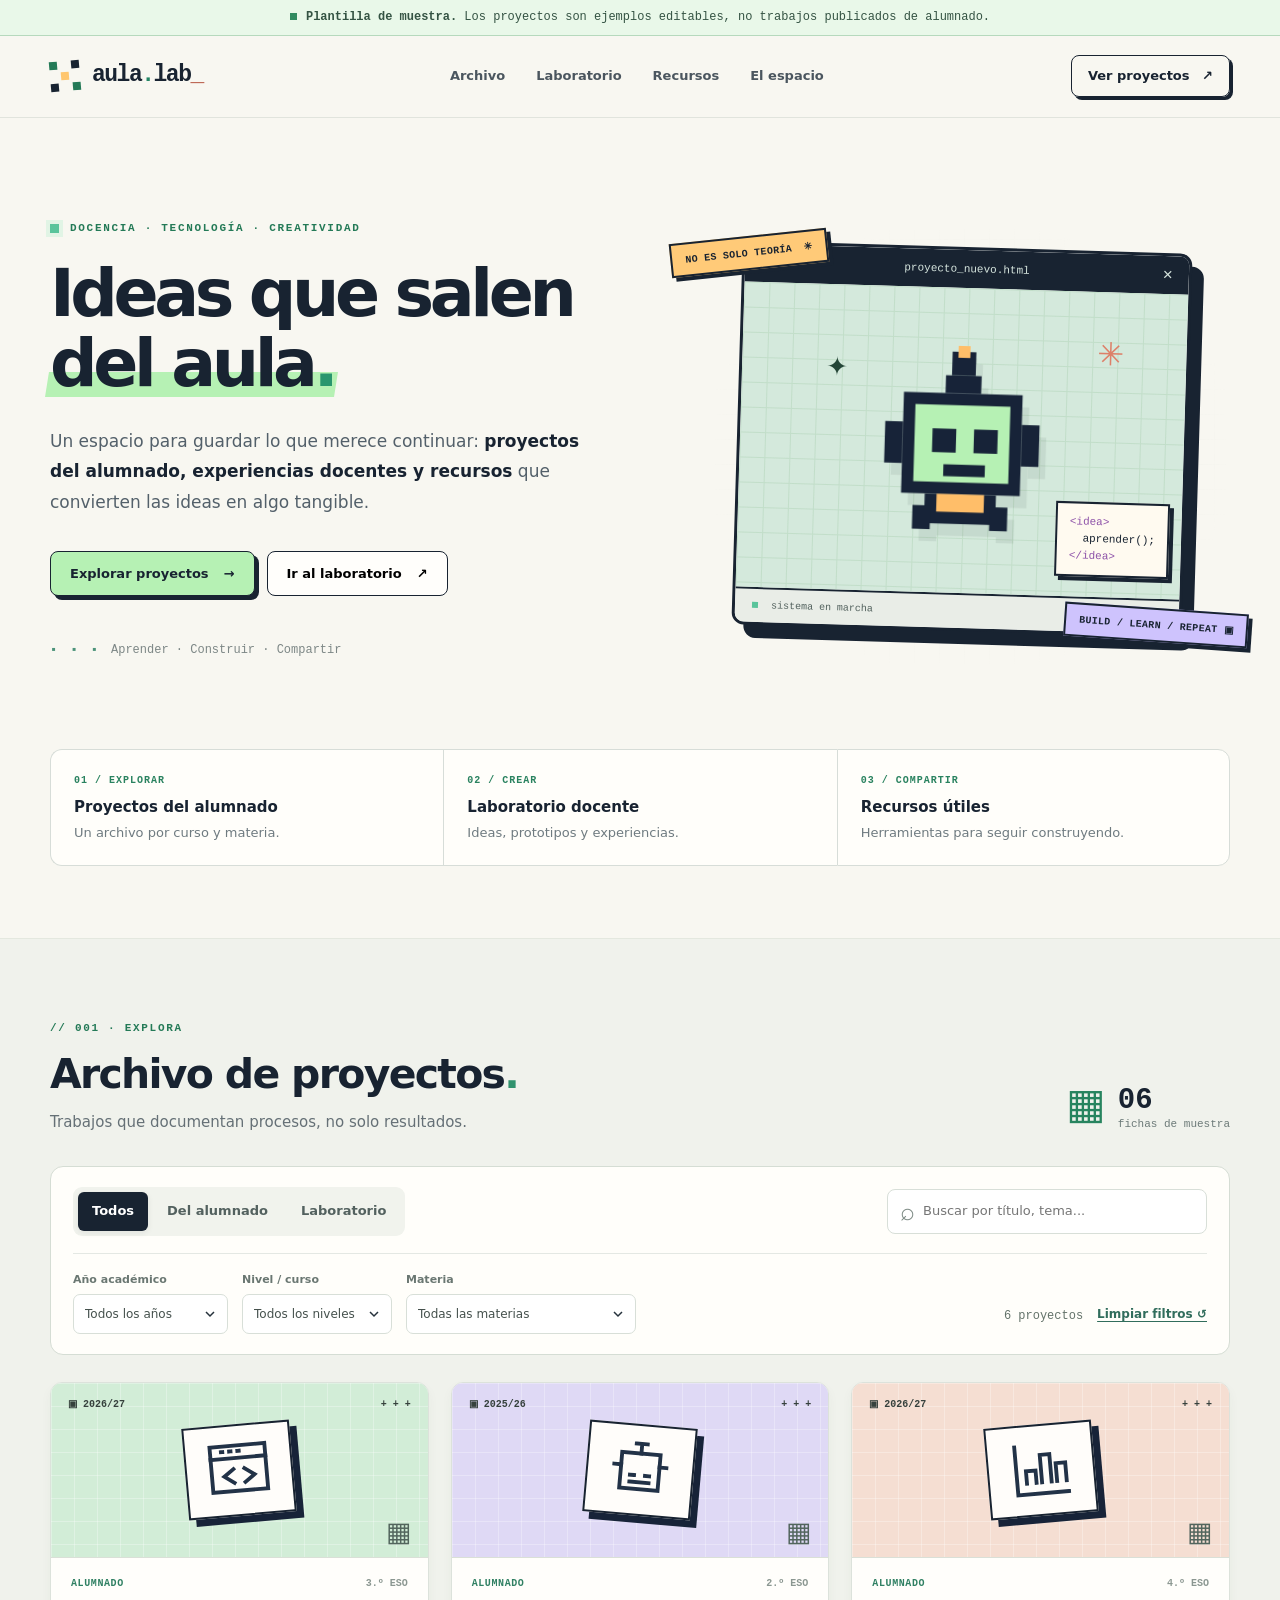
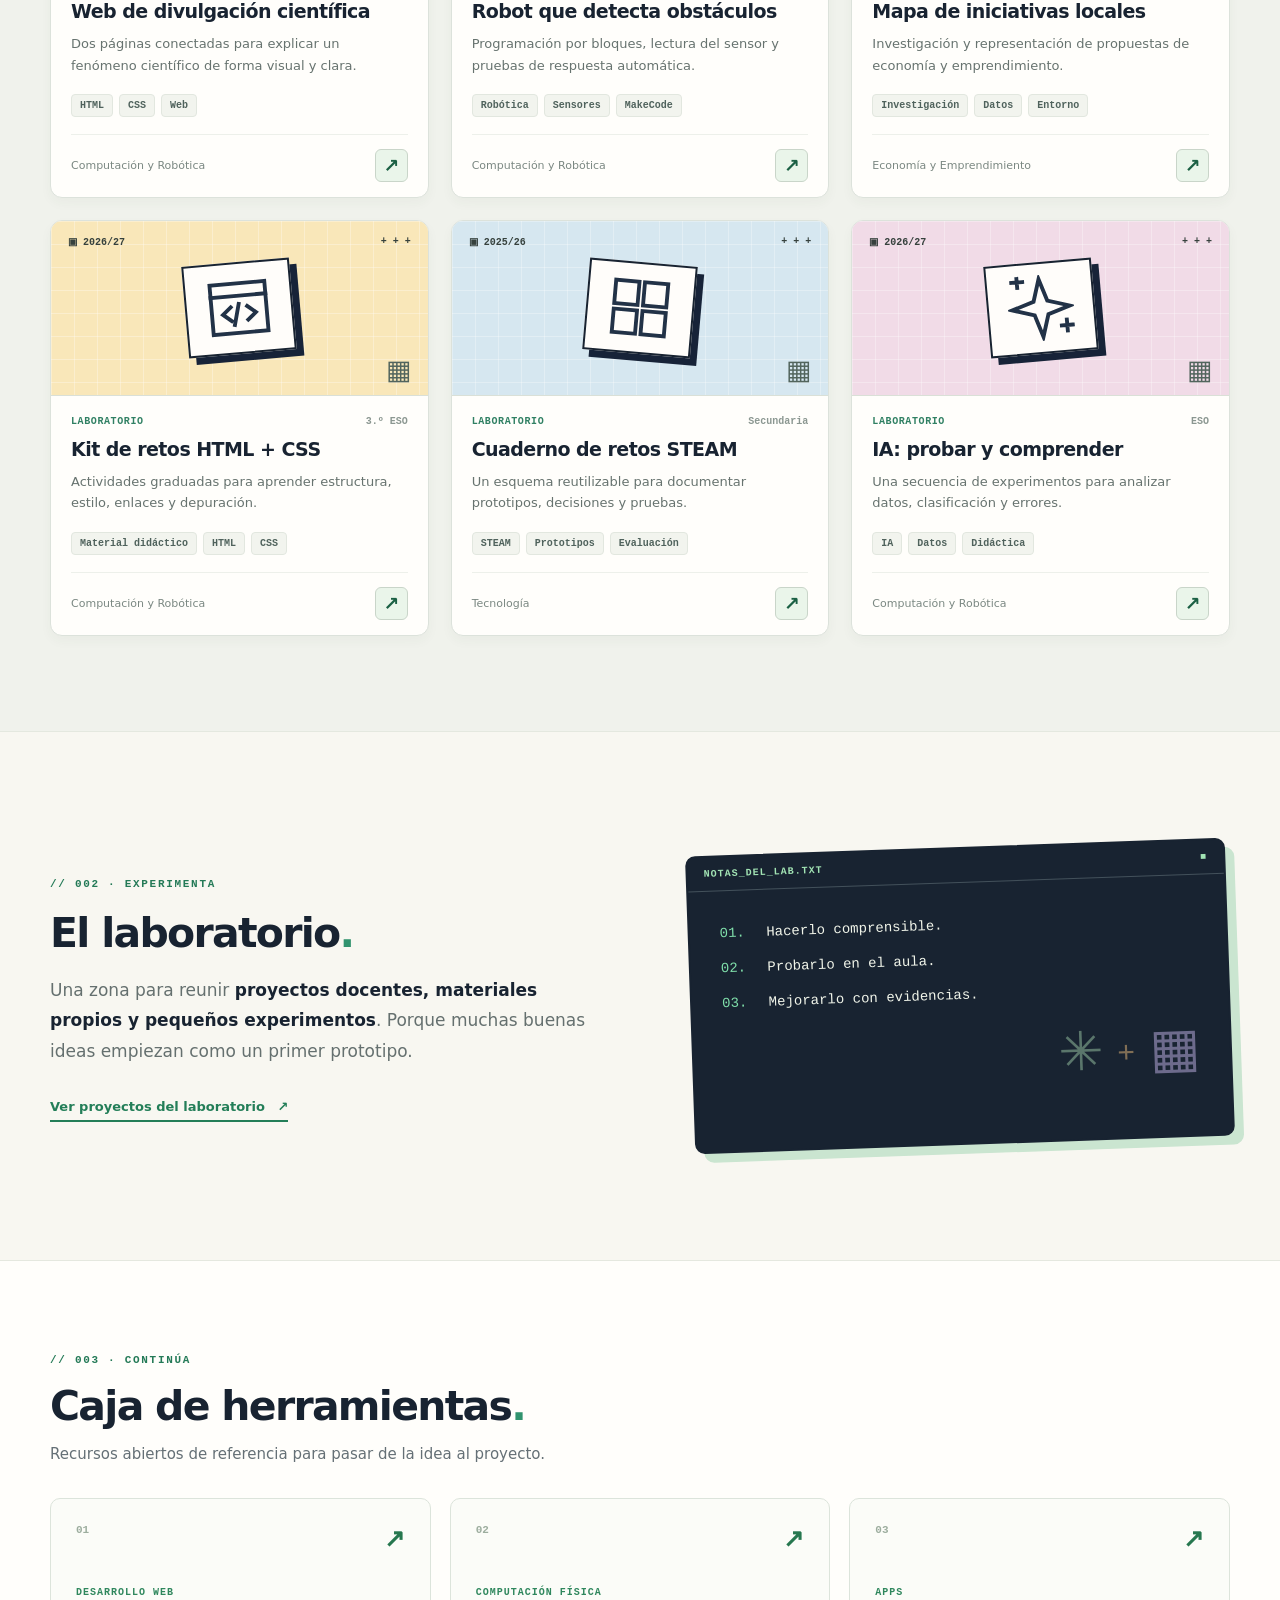
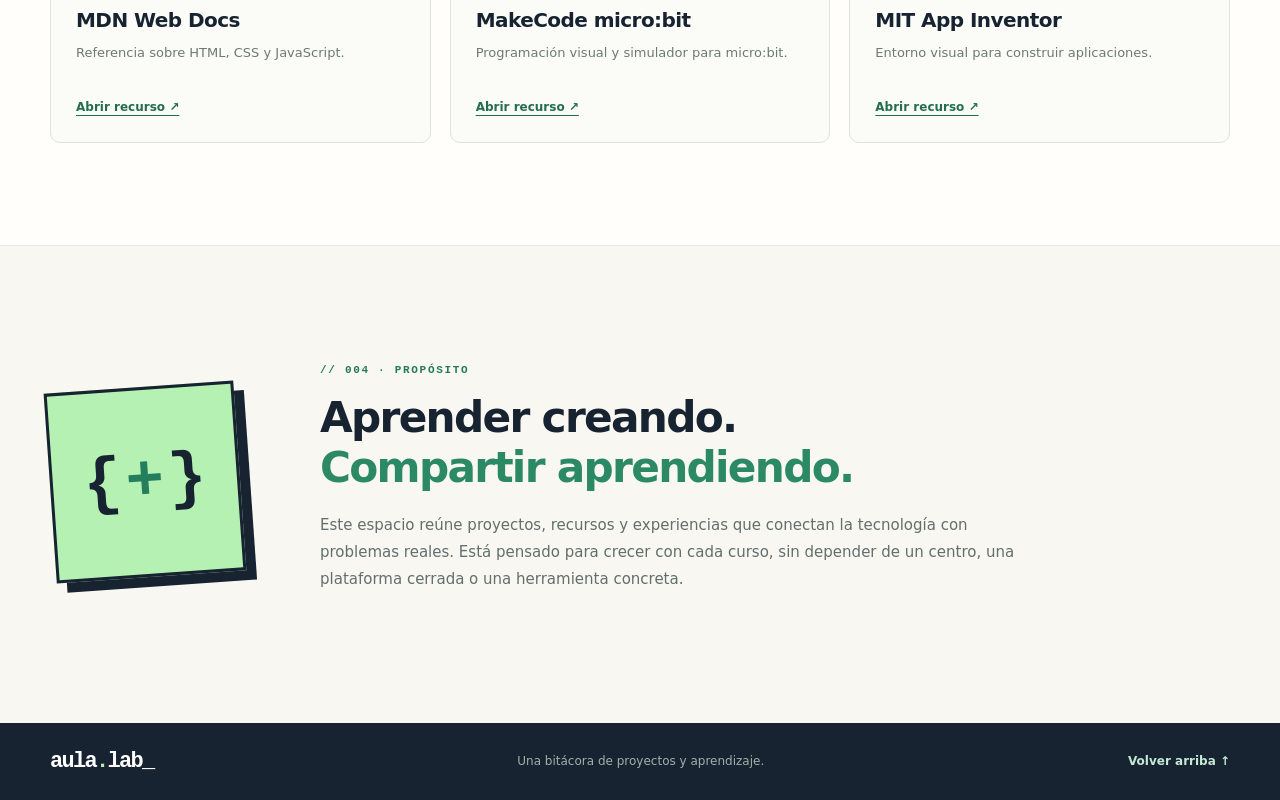
==== index.html @ 40ad1aca "Update title from 'aula.lab' to 'TOC.lab'" ====
<!doctype html>
<html lang="es">
<head>
  <meta charset="utf-8">
  <meta name="viewport" content="width=device-width, initial-scale=1">
  <meta name="color-scheme" content="light">
  <meta name="description" content="Archivo vivo de proyectos, recursos y experiencias para aprender creando.">
  <title>TOC.lab — Ideas que salen del aula</title>
  <link rel="stylesheet" href="css/styles.css">
  <script defer src="js/data.js"></script>
  <script defer src="js/app.js"></script>
</head>
<body>
  <a href="#contenido" class="skip-link">Saltar al contenido</a>
  <div id="demoNotice" class="demo-notice" hidden><span class="demo-blip" aria-hidden="true"></span><strong>Plantilla de muestra.</strong> Los proyectos son ejemplos editables, no trabajos publicados de alumnado.</div>
  <header class="site-header" id="inicio">
    <div class="container header-inner">
      <a class="brand" href="#inicio" aria-label="aula.lab, volver al inicio">
        <span class="brand-icon" aria-hidden="true"><span></span><span></span><span></span><span></span><span></span></span>
        <span class="brand-name">aula<span class="brand-dot">.</span>lab<span class="brand-cursor">_</span></span>
      </a>
      <button class="menu-toggle" id="menuToggle" aria-controls="mainNav" aria-expanded="false" aria-label="Abrir menú"><span></span><span></span><span></span></button>
      <nav class="main-nav" id="mainNav" aria-label="Navegación principal">
        <a href="#archivo">Archivo</a>
        <a href="#laboratorio">Laboratorio</a>
        <a href="#recursos">Recursos</a>
        <a href="#acerca">El espacio</a>
      </nav>
      <a href="#archivo" class="header-cta">Ver proyectos <span aria-hidden="true">↗</span></a>
    </div>
  </header>

  <main id="contenido">
    <section class="hero container" aria-labelledby="heroTitle">
      <div class="hero-copy">
        <div class="eyebrow"><span class="led" aria-hidden="true"></span> DOCENCIA · TECNOLOGÍA · CREATIVIDAD</div>
        <h1 id="heroTitle">Ideas que salen <span class="underline-word">del aula<span class="pixel-stop" aria-hidden="true">.</span></span></h1>
        <p class="hero-lede">Un espacio para guardar lo que merece continuar: <strong>proyectos del alumnado, experiencias docentes y recursos</strong> que convierten las ideas en algo tangible.</p>
        <div class="hero-actions">
          <a href="#archivo" class="button button-primary">Explorar proyectos <span aria-hidden="true">→</span></a>
          <button type="button" class="button button-secondary" data-jump-kind="docente">Ir al laboratorio <span aria-hidden="true">↗</span></button>
        </div>
        <div class="hero-meta"><span class="tiny-squares" aria-hidden="true">▪ ▪ ▪</span> <span>Aprender · Construir · Compartir</span></div>
      </div>
      <div class="hero-stage" aria-label="Ilustración pixel art de un robot en una ventana de trabajo">
        <div class="floating-label top-label">NO ES SOLO TEORÍA <span aria-hidden="true">✳</span></div>
        <div class="terminal-window">
          <div class="terminal-header"><div class="window-dots" aria-hidden="true"><i></i><i></i><i></i></div><span>proyecto_nuevo.html</span><span class="terminal-more">×</span></div>
          <div class="terminal-canvas">
            <div class="grid-back" aria-hidden="true"></div>
            <svg class="pixel-robot" viewBox="0 0 32 32" role="img" aria-label="Robot de píxeles">
              <rect x="14" y="1" width="4" height="4" fill="#172338"/><rect x="15" y="0" width="2" height="2" fill="#ffbe69"/>
              <rect x="13" y="5" width="6" height="3" fill="#172338"/><rect x="6" y="8" width="20" height="17" fill="#172338"/>
              <rect x="8" y="10" width="16" height="13" fill="#b6f1b4"/><rect x="3" y="13" width="3" height="7" fill="#172338"/><rect x="26" y="13" width="3" height="7" fill="#172338"/>
              <rect x="11" y="14" width="4" height="4" fill="#172338"/><rect x="18" y="14" width="4" height="4" fill="#172338"/>
              <rect x="13" y="20" width="7" height="2" fill="#172338"/><rect x="10" y="25" width="12" height="5" fill="#172338"/><rect x="12" y="25" width="8" height="3" fill="#ffbe69"/>
              <rect x="8" y="27" width="3" height="4" fill="#172338"/><rect x="21" y="27" width="3" height="4" fill="#172338"/>
            </svg>
            <span class="pixel-spark spark-one" aria-hidden="true">✦</span><span class="pixel-spark spark-two" aria-hidden="true">✳</span>
            <div class="floating-code"><span class="code-purple">&lt;idea&gt;</span><br>&nbsp;&nbsp;aprender();<br><span class="code-purple">&lt;/idea&gt;</span></div>
          </div>
          <div class="terminal-footer"><span><i class="status-dot" aria-hidden="true"></i> sistema en marcha</span><span>01 / ∞</span></div>
        </div>
        <div class="floating-label bottom-label">BUILD / LEARN / REPEAT <span aria-hidden="true">▣</span></div>
      </div>
    </section>

    <section class="intro-strip container" aria-label="Áreas del sitio">
      <div class="intro-tile"><span class="tile-index">01 / EXPLORAR</span><strong>Proyectos del alumnado</strong><span>Un archivo por curso y materia.</span></div>
      <div class="intro-tile"><span class="tile-index">02 / CREAR</span><strong>Laboratorio docente</strong><span>Ideas, prototipos y experiencias.</span></div>
      <div class="intro-tile"><span class="tile-index">03 / COMPARTIR</span><strong>Recursos útiles</strong><span>Herramientas para seguir construyendo.</span></div>
    </section>

    <section class="projects-section" id="archivo" aria-labelledby="archiveTitle">
      <div class="container">
        <div class="section-heading"><div><span class="section-kicker">// 001 · EXPLORA</span><h2 id="archiveTitle">Archivo de proyectos<span class="accent-dot">.</span></h2><p>Trabajos que documentan procesos, no solo resultados.</p></div><div class="section-side-note"><span class="pixel-mark" aria-hidden="true">▦</span><span><strong id="countTotal">0</strong><small>fichas de muestra</small></span></div></div>
        <div class="filter-panel">
          <div class="filter-top">
            <div class="segmented" role="group" aria-label="Tipo de proyecto">
              <button type="button" class="segment is-active" data-kind="todos" aria-pressed="true">Todos</button>
              <button type="button" class="segment" data-kind="alumnado" aria-pressed="false">Del alumnado</button>
              <button type="button" class="segment" data-kind="docente" aria-pressed="false">Laboratorio</button>
            </div>
            <label class="searchbox"><span class="search-icon" aria-hidden="true">⌕</span><span class="sr-only">Buscar proyectos</span><input id="searchInput" type="search" placeholder="Buscar por título, tema..." autocomplete="off"></label>
          </div>
          <div class="filter-bottom"><div class="select-group"><label for="yearSelect">Año académico</label><select id="yearSelect"><option value="todos">Todos los años</option></select></div><div class="select-group"><label for="courseSelect">Nivel / curso</label><select id="courseSelect"><option value="todos">Todos los niveles</option></select></div><div class="select-group"><label for="subjectSelect">Materia</label><select id="subjectSelect"><option value="todas">Todas las materias</option></select></div><div class="filter-result" id="resultCount" role="status" aria-live="polite"></div><button id="resetFilters" type="button" class="reset-button">Limpiar filtros ↺</button></div>
        </div>
        <div class="project-grid" id="projectGrid"></div>
        <div class="empty-state" id="emptyState" hidden><span aria-hidden="true">▧</span><h3>No hay resultados con esos filtros</h3><p>Prueba con otra búsqueda o elimina los filtros.</p><button class="button button-secondary" id="emptyReset" type="button">Mostrar todo</button></div>
      </div>
    </section>

    <section class="laboratory-section container" id="laboratorio" aria-labelledby="labTitle">
      <div class="lab-statement"><span class="section-kicker">// 002 · EXPERIMENTA</span><h2 id="labTitle">El laboratorio<span class="accent-dot">.</span></h2><p>Una zona para reunir <strong>proyectos docentes, materiales propios y pequeños experimentos</strong>. Porque muchas buenas ideas empiezan como un primer prototipo.</p><button class="text-link" type="button" data-jump-kind="docente">Ver proyectos del laboratorio <span aria-hidden="true">↗</span></button></div>
      <div class="lab-panel"><div class="lab-panel-top"><span>NOTAS_DEL_LAB.TXT</span><span class="lab-blink" aria-hidden="true">■</span></div><div class="lab-content"><p><span>01.</span> Hacerlo comprensible.</p><p><span>02.</span> Probarlo en el aula.</p><p><span>03.</span> Mejorarlo con evidencias.</p><div class="lab-graphic" aria-hidden="true"><span>✳</span><span>+</span><span>▦</span></div></div></div>
    </section>

    <section class="resources-section" id="recursos" aria-labelledby="resourcesTitle"><div class="container"><div class="section-heading"><div><span class="section-kicker">// 003 · CONTINÚA</span><h2 id="resourcesTitle">Caja de herramientas<span class="accent-dot">.</span></h2><p>Recursos abiertos de referencia para pasar de la idea al proyecto.</p></div></div><div id="resourcesGrid" class="resources-grid"></div></div></section>

    <section class="about-section container" id="acerca" aria-labelledby="aboutTitle"><div class="about-stamp" aria-hidden="true"><span>{</span> <span>+</span> <span>}</span></div><div><span class="section-kicker">// 004 · PROPÓSITO</span><h2 id="aboutTitle">Aprender creando.<br><em>Compartir aprendiendo.</em></h2><p>Este espacio reúne proyectos, recursos y experiencias que conectan la tecnología con problemas reales. Está pensado para crecer con cada curso, sin depender de un centro, una plataforma cerrada o una herramienta concreta.</p></div></section>
  </main>

  <footer class="footer"><div class="container footer-inner"><a href="#inicio" class="footer-brand">aula<span>.</span>lab_</a><span>Una bitácora de proyectos y aprendizaje.</span><a href="#inicio" class="back-top">Volver arriba ↑</a></div></footer>

  <dialog id="projectDialog" class="project-dialog" aria-labelledby="dialogTitle"><div class="dialog-inner"><button class="dialog-close" type="button" id="dialogClose" aria-label="Cerrar ficha">×</button><span class="dialog-kicker" id="dialogType"></span><h2 id="dialogTitle"></h2><p id="dialogSummary" class="dialog-summary"></p><div class="dialog-meta" id="dialogMeta"></div><h3>Sobre el proyecto</h3><p id="dialogDescription"></p><div id="dialogTags" class="tag-list"></div><div id="dialogLinks" class="dialog-links"></div></div></dialog>
</body>
</html>
---- css/styles.css ----
/* aula.lab · CSS independiente y sin librerías externas */
:root {
  --ink:#182331;
  --ink-soft:#53606a;
  --paper:#f8f7f1;
  --white:#fffefb;
  --line:#d7ddd8;
  --mint:#b6f1b4;
  --mint-deep:#247a57;
  --sun:#ffca78;
  --coral:#ff927d;
  --lilac:#cec3fd;
  --shadow:5px 5px 0 var(--ink);
  --radius:13px;
  --mono:ui-monospace,SFMono-Regular,Menlo,Monaco,Consolas,'Liberation Mono',monospace;
  --sans:Inter,ui-sans-serif,system-ui,-apple-system,BlinkMacSystemFont,'Segoe UI',sans-serif;
}
*{box-sizing:border-box}
html{scroll-behavior:smooth;scroll-padding-top:100px}
body{margin:0;background:var(--paper);color:var(--ink);font:16px/1.55 var(--sans);-webkit-font-smoothing:antialiased}
a{color:inherit;text-decoration:none}
button,input,select{font:inherit}
button{cursor:pointer}
img,svg{max-width:100%}
:focus-visible{outline:3px solid var(--mint-deep);outline-offset:4px}
.container{width:min(1180px,calc(100% - 64px));margin-inline:auto}
.skip-link{position:absolute;top:-100px;left:15px;z-index:99;padding:12px 18px;background:var(--mint);font-weight:800}
.skip-link:focus{top:10px}
.sr-only{position:absolute!important;width:1px;height:1px;padding:0;margin:-1px;overflow:hidden;clip:rect(0,0,0,0);white-space:nowrap;border:0}
[hidden]{display:none!important}
.demo-notice{padding:9px 20px;text-align:center;background:#e9f8e9;border-bottom:1px solid #b6d9bd;color:#345343;font:12px/1.4 var(--mono)}
.demo-blip{display:inline-block;width:7px;height:7px;background:#318b60;margin-right:9px}
.site-header{position:sticky;top:0;z-index:20;background:rgba(248,247,241,.97);border-bottom:1px solid #e1e4dd;backdrop-filter:blur(12px)}
.header-inner{height:81px;display:flex;align-items:center;gap:30px}
.brand{display:inline-flex;align-items:center;gap:12px;flex:0 0 auto}
.brand-name{font-family:var(--mono);font-size:23px;letter-spacing:-1.5px;font-weight:900}
.brand-dot{color:#248665}.brand-cursor{color:#bd6654;animation:blink 1.6s steps(2,start) infinite}
.brand-icon{position:relative;width:30px;height:30px;display:grid;grid-template-columns:repeat(3,8px);grid-template-rows:repeat(3,8px);gap:3px;transform:rotate(-5deg)}
.brand-icon span{background:var(--ink)}
.brand-icon span:nth-child(1){grid-column:1;grid-row:1;background:var(--mint-deep)}
.brand-icon span:nth-child(2){grid-column:3;grid-row:1}
.brand-icon span:nth-child(3){grid-column:2;grid-row:2;background:#ffc66e}
.brand-icon span:nth-child(4){grid-column:1;grid-row:3}
.brand-icon span:nth-child(5){grid-column:3;grid-row:3;background:var(--mint-deep)}
.main-nav{display:flex;gap:31px;margin:auto;align-items:center}
.main-nav a{font-size:13px;font-weight:720;color:#4b565f;transition:color .2s}
.main-nav a:hover{color:#08754c}
.header-cta{padding:10px 16px;border:1.5px solid var(--ink);border-radius:8px;font-size:13px;font-weight:780;box-shadow:3px 3px 0 var(--ink);white-space:nowrap;transition:transform .2s,box-shadow .2s}
.header-cta:hover{transform:translate(2px,2px);box-shadow:1px 1px 0 var(--ink)}
.header-cta span{margin-left:8px}
.menu-toggle{display:none}
.hero{display:grid;grid-template-columns:1.04fr .96fr;align-items:center;gap:65px;padding-top:96px;padding-bottom:85px}
.hero-copy{position:relative;z-index:2}
.eyebrow,.section-kicker{font:700 11px/1.5 var(--mono);letter-spacing:1.7px;color:var(--mint-deep)}
.eyebrow{display:flex;align-items:center;gap:11px}
.led,.status-dot{width:9px;height:9px;display:inline-block;background:#59c49b;box-shadow:0 0 0 4px #e1f4e5}
.hero h1{font-weight:860;font-size:clamp(52px,5.2vw,75px);line-height:1.05;letter-spacing:-4.4px;margin:22px 0 27px;max-width:650px}
.underline-word{position:relative;white-space:nowrap;z-index:0}
.underline-word::before{content:"";position:absolute;z-index:-1;height:25px;left:-3px;right:-2px;bottom:5px;background:var(--mint);transform:skewX(-9deg)}
.pixel-stop{color:#29966e}
.hero-lede{font-size:17px;color:var(--ink-soft);line-height:1.8;max-width:560px;margin:0}
.hero-lede strong{color:var(--ink);font-weight:700}
.hero-actions{display:flex;align-items:center;gap:12px;flex-wrap:wrap;margin-top:33px}
.button{display:inline-flex;align-items:center;justify-content:center;gap:15px;padding:13px 19px;border:1.7px solid var(--ink);border-radius:8px;font-weight:790;font-size:13px;transition:transform .18s,box-shadow .18s;background:none;line-height:1.35}
.button-primary{background:var(--mint);box-shadow:4px 4px 0 var(--ink)}
.button-secondary{background:var(--white)}
.button:hover{transform:translateY(-3px)}
.button-primary:hover{box-shadow:5px 7px 0 var(--ink)}
.hero-meta{display:flex;align-items:center;gap:10px;color:#7d8786;font:12px var(--mono);margin-top:47px}
.tiny-squares{letter-spacing:3px;color:#4c937a}
.hero-stage{position:relative;min-height:450px;display:flex;align-items:center;justify-content:center;padding:22px 16px}
.hero-stage::before{content:"";position:absolute;inset:15px 4px 0 20px;border-radius:25px;background:repeating-linear-gradient(0deg,transparent,transparent 24px,#e6e8df 25px),repeating-linear-gradient(90deg,transparent,transparent 24px,#e6e8df 25px);opacity:.73;mask-image:radial-gradient(ellipse,black 46%,transparent 74%)}
.terminal-window{position:relative;z-index:1;width:100%;max-width:450px;transform:rotate(1.7deg);border:3px solid var(--ink);border-radius:12px;overflow:hidden;background:#f5f7f4;box-shadow:12px 13px 0 var(--ink)}
.terminal-header{height:38px;background:var(--ink);color:#d7e6df;display:flex;align-items:center;justify-content:center;font:11px var(--mono);position:relative}
.window-dots{position:absolute;left:14px;display:flex;gap:6px}.window-dots i{display:block;width:8px;height:8px;background:#fb8b7e}.window-dots i:nth-child(2){background:#ffcd80}.window-dots i:nth-child(3){background:#93d8a7}
.terminal-more{position:absolute;right:16px;font-size:17px;line-height:1}
.terminal-canvas{height:305px;position:relative;display:grid;place-items:center;background:#d4e9dc;overflow:hidden}
.grid-back{position:absolute;inset:0;background-image:linear-gradient(#b8d8bf 1px,transparent 1px),linear-gradient(90deg,#b8d8bf 1px,transparent 1px);background-size:25px 25px;opacity:.65}
.pixel-robot{width:190px;height:190px;position:relative;z-index:2;filter:drop-shadow(7px 12px 0 rgba(20,40,39,.08));image-rendering:pixelated;animation:float 4s ease-in-out infinite}
.pixel-spark{position:absolute;font-family:var(--mono);color:#254638;z-index:2}.spark-one{left:19%;top:21%;font-size:26px}.spark-two{right:14%;top:13%;font-size:32px;color:#dd8069}
.floating-code{position:absolute;z-index:3;right:12px;bottom:20px;padding:10px 12px;background:#fffaf0;border:2px solid var(--ink);box-shadow:4px 4px 0 var(--ink);font:11px/1.55 var(--mono)}
.code-purple{color:#8d51a8}
.terminal-footer{background:#e9ede7;border-top:2px solid var(--ink);display:flex;align-items:center;justify-content:space-between;padding:11px 17px;color:#52615d;font:10px var(--mono)}
.terminal-footer .status-dot{width:6px;height:6px;margin-right:7px;box-shadow:none}
.floating-label{position:absolute;z-index:4;padding:9px 13px;background:var(--sun);border:2px solid var(--ink);font:800 10px var(--mono);letter-spacing:.3px;box-shadow:4px 4px 0 var(--ink);white-space:nowrap}
.top-label{top:22px;left:-25px;transform:rotate(-6deg)}.top-label span{margin-left:6px}.bottom-label{right:-18px;bottom:22px;transform:rotate(4deg);background:var(--lilac)}
.intro-strip{display:grid;grid-template-columns:repeat(3,1fr);gap:0;padding-bottom:72px}
.intro-tile{display:flex;flex-direction:column;gap:4px;padding:25px 23px 22px;border:1px solid var(--line);border-right:0;background:#fffefa}
.intro-tile:first-child{border-radius:12px 0 0 12px}.intro-tile:last-child{border-right:1px solid var(--line);border-radius:0 12px 12px 0}
.tile-index{color:#29825f;font:800 10px var(--mono);letter-spacing:1px;margin-bottom:6px}
.intro-tile strong{font-size:15px}.intro-tile>span:last-child{color:#6f7b80;font-size:13px}
.projects-section{padding:75px 0 95px;background:#f0f2ec;border-block:1px solid #e4e8df}
.section-heading{display:flex;justify-content:space-between;align-items:end;gap:20px;margin-bottom:32px}
h2{font-size:clamp(31px,3.2vw,46px);line-height:1.2;letter-spacing:-1.7px;margin:11px 0 12px;font-weight:850}
.section-heading p{margin:0;color:#657076;font-size:15px}.accent-dot{color:#31936e}
.section-side-note{display:flex;align-items:center;gap:12px;padding-bottom:4px}
.pixel-mark{font:42px var(--mono);line-height:1;color:#27845f}
.section-side-note>span:last-child{display:flex;flex-direction:column}
.section-side-note strong{font:850 29px var(--mono);line-height:1.2}
.section-side-note small{color:#6c7a78;font:11px var(--mono)}
.filter-panel{background:#fffefa;border:1px solid #d5ddd4;border-radius:13px;padding:20px 22px;margin-bottom:27px}
.filter-top{display:flex;align-items:center;justify-content:space-between;gap:20px;padding-bottom:17px;border-bottom:1px solid #e4e8e3}
.segmented{display:inline-flex;gap:5px;background:#f1f3ed;padding:5px;border-radius:9px}
.segment{border:0;background:transparent;border-radius:6px;color:#53615f;font-size:13px;font-weight:750;padding:9px 14px;white-space:nowrap}
.segment:hover{color:var(--ink)}.segment.is-active{background:var(--ink);color:#fff;box-shadow:0 2px 6px #17212a13}
.searchbox{border:1px solid #d8dfd8;border-radius:8px;background:#fff;display:flex;align-items:center;gap:8px;padding:0 12px;min-width:270px;width:320px;max-width:100%}
.search-icon{font-size:25px;line-height:1;color:#7c8983}
.searchbox input{min-width:0;outline:0;border:0;background:transparent;padding:11px 0;width:100%;font-size:13px;color:var(--ink)}
.searchbox:focus-within{outline:2px solid #72b899;outline-offset:2px}
.filter-bottom{display:flex;align-items:end;gap:14px;padding-top:17px;flex-wrap:wrap}
.select-group{display:flex;flex-direction:column;gap:6px;min-width:155px}
.select-group:nth-child(2){min-width:150px}.select-group:nth-child(3){min-width:230px}
.select-group label{font-size:11px;font-weight:800;color:#6a7772}
.select-group select{appearance:none;cursor:pointer;border:1px solid #d8dfd8;border-radius:7px;background:#fff url("data:image/svg+xml,%3Csvg xmlns='http://www.w3.org/2000/svg' width='12' height='12' viewBox='0 0 12 12'%3E%3Cpath d='m2 4 4 4 4-4' stroke='%2326323c' fill='none' stroke-width='1.5'/%3E%3C/svg%3E") no-repeat right 11px center;padding:10px 32px 10px 11px;max-width:280px;font-size:12px;color:#45514d}
.filter-result{margin-left:auto;color:#64736a;font:12px var(--mono);padding-bottom:11px}
.reset-button{border:0;background:transparent;color:#316d5c;text-decoration:underline;text-underline-offset:3px;font-size:12px;font-weight:720;padding:9px 0 11px}
.project-grid{display:grid;grid-template-columns:repeat(3,minmax(0,1fr));gap:22px}
.project-card{border:1.5px solid #dce2db;border-radius:12px;background:#fffefb;overflow:hidden;box-shadow:0 5px 12px #2f49390a;display:flex;flex-direction:column;transition:transform .25s,box-shadow .25s}
.project-card:hover{transform:translateY(-5px);box-shadow:0 13px 26px #26443119}
.project-preview{height:175px;position:relative;overflow:hidden;display:grid;place-items:center;border-bottom:1.5px solid #dae0d7}
.project-preview::before{content:"";position:absolute;inset:0;background-image:linear-gradient(#ffffff4b 1px,transparent 1px),linear-gradient(90deg,#ffffff4b 1px,transparent 1px);background-size:23px 23px}
.project-preview.menta{background:#d2edd7}.project-preview.lila{background:#dfd9f5}.project-preview.melocoton{background:#f5ded2}.project-preview.amarillo{background:#f9e7b9}.project-preview.azul{background:#d6e7f0}.project-preview.rosa{background:#f1dbe7}
.preview-top{position:absolute;left:17px;right:17px;top:15px;display:flex;align-items:center;justify-content:space-between;font:800 10px var(--mono);color:#36413d}
.preview-icon{display:grid;place-items:center;width:108px;height:92px;border:2px solid var(--ink);background:#fffdfa;box-shadow:7px 7px 0 #172338;transform:rotate(-5deg);transition:transform .3s}
.project-card:nth-child(3n+2) .preview-icon{transform:rotate(5deg)}
.project-card:hover .preview-icon{transform:rotate(0) scale(1.05)}
.project-icon{width:66px;height:66px;color:#223247}
.preview-corner{position:absolute;right:16px;bottom:8px;color:#52655d;font:27px var(--mono)}
.project-body{padding:20px 20px 15px;display:flex;flex:1;flex-direction:column}
.project-type{display:flex;align-items:center;justify-content:space-between;gap:5px;text-transform:uppercase;color:#308063;font:800 10px var(--mono);letter-spacing:.6px}
.project-code{text-transform:none;color:#8b9791;font-weight:550;letter-spacing:0}
.project-body h3{margin:11px 0 9px;font-size:19px;font-weight:830;letter-spacing:-.55px;line-height:1.26}
.project-body>p{font-size:13px;line-height:1.65;color:#67736f;margin:0 0 18px;flex:1}
.tag-list{display:flex;gap:6px;flex-wrap:wrap}
.tag{font:600 10px var(--mono);color:#4f625c;background:#f2f4ee;border:1px solid #e2e7df;padding:5px 8px;border-radius:4px}
.project-bottom{display:flex;align-items:center;justify-content:space-between;gap:12px;padding-top:14px;margin-top:17px;border-top:1px solid #edf0ea}
.project-bottom>span{font-size:11px;color:#7b8882;line-height:1.4}
.card-open{width:33px;height:33px;border:1.5px solid #c9d5c9;border-radius:6px;background:#eaf5ea;color:#1b6044;font-size:19px;font-weight:800;transition:background .2s}
.card-open:hover{background:var(--mint)}
.empty-state{text-align:center;padding:60px 15px;border:1px dashed #b9c8bb;border-radius:10px}
.empty-state>span{font:58px var(--mono);color:#619179}
.empty-state h3{margin:0;font-size:19px}.empty-state p{color:#66746c}.empty-state button{margin-top:8px}
.laboratory-section{display:grid;grid-template-columns:1fr 1fr;gap:100px;align-items:center;padding-top:115px;padding-bottom:115px}
.lab-statement h2{margin-top:14px}.lab-statement p{font-size:17px;line-height:1.8;color:#65706f;max-width:540px}.lab-statement strong{color:var(--ink)}
.text-link{border:0;border-bottom:2px solid #237e58;padding:3px 0;background:transparent;font-size:13px;font-weight:800;color:#237e58;margin-top:10px}
.text-link span{margin-left:8px}.text-link:hover{color:#144d35}
.lab-panel{border:2px solid var(--ink);border-radius:10px;overflow:hidden;background:var(--ink);transform:rotate(-2deg);box-shadow:9px 9px 0 #cae5d0}
.lab-panel-top{display:flex;justify-content:space-between;padding:11px 16px;border-bottom:1px solid #43515b;color:#a2e4b4;font:700 10px var(--mono);letter-spacing:1px}
.lab-blink{animation:blink 1.7s steps(2,start) infinite}
.lab-content{padding:30px 30px 20px;min-height:260px;position:relative}
.lab-content p{font:14px/1.8 var(--mono);color:#f1f5ea;margin:0 0 10px;position:relative;z-index:1}
.lab-content p span{color:#80e0ab;margin-right:13px}
.lab-graphic{display:flex;align-items:center;gap:14px;justify-content:flex-end;margin-top:24px;font:54px/1 var(--mono);color:#abdcb4;opacity:.45}
.lab-graphic span:nth-child(2){font-size:30px;color:#ffcb84}.lab-graphic span:nth-child(3){color:#d5c4fd}
.resources-section{background:#fffefb;padding:85px 0 102px;border-block:1px solid #e5e8df}
.resources-grid{display:grid;grid-template-columns:repeat(3,minmax(0,1fr));gap:19px}
.resource-card{border:1px solid #dce4db;border-radius:10px;padding:25px;display:flex;flex-direction:column;min-height:245px;background:#fbfcf8;transition:border .2s,transform .2s}
.resource-card:hover{transform:translateY(-4px);border-color:#729f86}
.resource-top{display:flex;justify-content:space-between;color:#9cad9e;font:700 11px var(--mono);margin-bottom:32px}
.resource-top span:last-child{font-size:25px;color:#26774f}
.resource-category{font:800 10px var(--mono);color:#2f875d;letter-spacing:1px}
.resource-card h3{font-size:20px;letter-spacing:-.55px;margin:7px 0}
.resource-card p{font-size:13px;line-height:1.6;color:#6c7a72;margin:0 0 20px;flex:1}
.resource-link{color:#236d50;font-size:12px;font-weight:800;text-decoration:underline;text-underline-offset:4px;align-self:flex-start}
.about-section{display:grid;grid-template-columns:210px 1fr;gap:60px;align-items:center;padding-top:110px;padding-bottom:115px}
.about-stamp{width:190px;height:190px;background:var(--mint);border:3px solid var(--ink);box-shadow:10px 10px 0 var(--ink);display:flex;align-items:center;justify-content:center;gap:4px;transform:rotate(-4deg);font:800 64px var(--mono)}
.about-stamp span:nth-child(2){color:#247d5d}
.about-section h2{font-size:clamp(32px,3.3vw,46px);margin:12px 0 18px}
.about-section h2 em{font-style:normal;color:#2c8965}
.about-section p{color:#626f6b;line-height:1.8;max-width:730px;font-size:15px}
.footer{background:var(--ink);color:#d7ded9;padding:26px 0}
.footer-inner{display:flex;align-items:center;justify-content:space-between;gap:20px}
.footer-brand{font:850 22px var(--mono);letter-spacing:-1.7px;color:#fff}.footer-brand span{color:#b6f1b4}
.footer-inner>span{font-size:12px;color:#a1b0ab}.back-top{font-size:12px;font-weight:700;color:#c4e9d4}
.project-dialog{border:2px solid var(--ink);border-radius:13px;padding:0;width:min(580px,calc(100% - 28px));max-height:min(84vh,760px);box-shadow:12px 12px 0 #18233165;background:var(--white);color:var(--ink)}
.project-dialog::backdrop{background:#15212fc4;backdrop-filter:blur(4px)}
.dialog-inner{padding:37px;position:relative}.dialog-close{position:absolute;right:21px;top:15px;border:0;background:#edf1e9;width:35px;height:35px;border-radius:7px;font-size:26px;line-height:1}
.dialog-kicker{font:800 11px var(--mono);letter-spacing:1px;color:#2e875e}
.project-dialog h2{font-size:30px;line-height:1.2;letter-spacing:-1.2px;margin:12px 35px 10px 0}
.dialog-summary{font-size:16px;color:#50665b;line-height:1.7}
.dialog-meta{display:flex;gap:12px;flex-wrap:wrap;margin:18px 0 24px}
.dialog-meta span{padding:7px 11px;background:#eef4ea;border-radius:5px;font:700 11px var(--mono)}
.project-dialog h3{font-size:14px;margin:22px 0 5px}
#dialogDescription{font-size:14px;line-height:1.7;color:#65716b}
.dialog-links{margin-top:28px;display:flex;gap:12px;flex-wrap:wrap}.unpublished{font:12px/1.6 var(--mono);color:#7f8881}
@keyframes blink{to{opacity:0}}@keyframes float{50%{transform:translateY(-8px)}}
@media(max-width:1100px){.hero{gap:32px}.hero h1{font-size:58px}.project-grid{gap:14px}.main-nav{gap:20px}.laboratory-section{gap:50px}}
@media(max-width:850px){.container{width:min(100% - 40px,1180px)}.header-inner{gap:20px}.main-nav{gap:15px}.header-cta{display:none}.hero{grid-template-columns:1fr 1fr;gap:14px;padding-top:65px}.hero h1{font-size:48px;letter-spacing:-2.8px}.hero-lede{font-size:15px}.hero-stage{min-height:370px}.terminal-canvas{height:255px}.floating-label{font-size:8px}.project-grid{grid-template-columns:repeat(2,minmax(0,1fr))}.filter-top{align-items:stretch;flex-direction:column}.searchbox{width:100%}.laboratory-section{gap:40px}.resources-grid{gap:11px}.resource-card{padding:19px}.about-section{grid-template-columns:160px 1fr;gap:45px}.about-stamp{width:155px;height:155px}}
@media(max-width:640px){html{scroll-padding-top:77px}.container{width:calc(100% - 34px)}.header-inner{height:67px}.brand-name{font-size:22px}.menu-toggle{display:flex;flex-direction:column;gap:5px;margin-left:auto;border:1px solid #c9d3c8;background:#fffdf8;border-radius:6px;padding:10px}.menu-toggle span{width:19px;height:2px;background:var(--ink)}.main-nav{display:none;position:absolute;top:67px;left:0;right:0;background:var(--paper);border-bottom:1px solid #dae2d7;padding:17px;box-shadow:0 10px 17px #18233114;flex-direction:column;align-items:stretch;gap:0}.demo-notice+.site-header .main-nav{top:67px}.main-nav.open{display:flex}.main-nav a{padding:10px 5px;font-size:15px}.hero{grid-template-columns:1fr;gap:35px;padding-top:55px;padding-bottom:48px}.eyebrow{font-size:9px;letter-spacing:1px}.hero h1{font-size:clamp(46px,12vw,60px);letter-spacing:-3.1px;margin:18px 0 22px}.hero-lede{font-size:15px;line-height:1.7}.hero-actions{gap:9px;margin-top:24px}.hero-meta{margin-top:25px}.hero-stage{min-height:350px;padding:18px 25px}.terminal-window{max-width:390px}.terminal-canvas{height:225px}.pixel-robot{width:135px;height:135px}.floating-label{font-size:8px}.top-label{left:5px;top:1px}.bottom-label{right:3px;bottom:0}.floating-code{font-size:9px}.intro-strip{grid-template-columns:1fr;padding-bottom:48px}.intro-tile{padding:18px 21px;border-right:1px solid var(--line);border-bottom:0}.intro-tile:first-child{border-radius:10px 10px 0 0}.intro-tile:last-child{border-radius:0 0 10px 10px;border-bottom:1px solid var(--line)}.projects-section{padding:58px 0 65px}.section-heading{align-items:start}.section-side-note{display:none}.filter-panel{padding:14px;margin-bottom:20px}.segmented{width:100%}.segment{flex:1;font-size:11px;padding:9px 4px}.filter-bottom{gap:9px}.select-group,.select-group:nth-child(2),.select-group:nth-child(3){min-width:0;flex:1 1 135px}.select-group select{width:100%;font-size:11px}.filter-result{margin-left:0;flex:1 1 100%;padding:0}.reset-button{padding:0 0 0 2px}.project-grid{grid-template-columns:1fr;gap:18px}.project-preview{height:185px}.project-body{padding:21px}.laboratory-section{grid-template-columns:1fr;gap:38px;padding-block:78px}.lab-panel{max-width:500px}.resources-section{padding:65px 0}.resources-grid{grid-template-columns:1fr}.resource-card{min-height:0;padding:23px}.resource-top{margin-bottom:18px}.about-section{grid-template-columns:1fr;gap:35px;padding-block:77px}.about-stamp{width:110px;height:110px;font-size:42px;box-shadow:6px 6px 0 var(--ink)}.footer-inner{align-items:flex-start;flex-direction:column;gap:9px}.dialog-inner{padding:28px 20px}}
@media(prefers-reduced-motion:reduce){html{scroll-behavior:auto}*,*::before,*::after{animation:none!important;transition:none!important}}
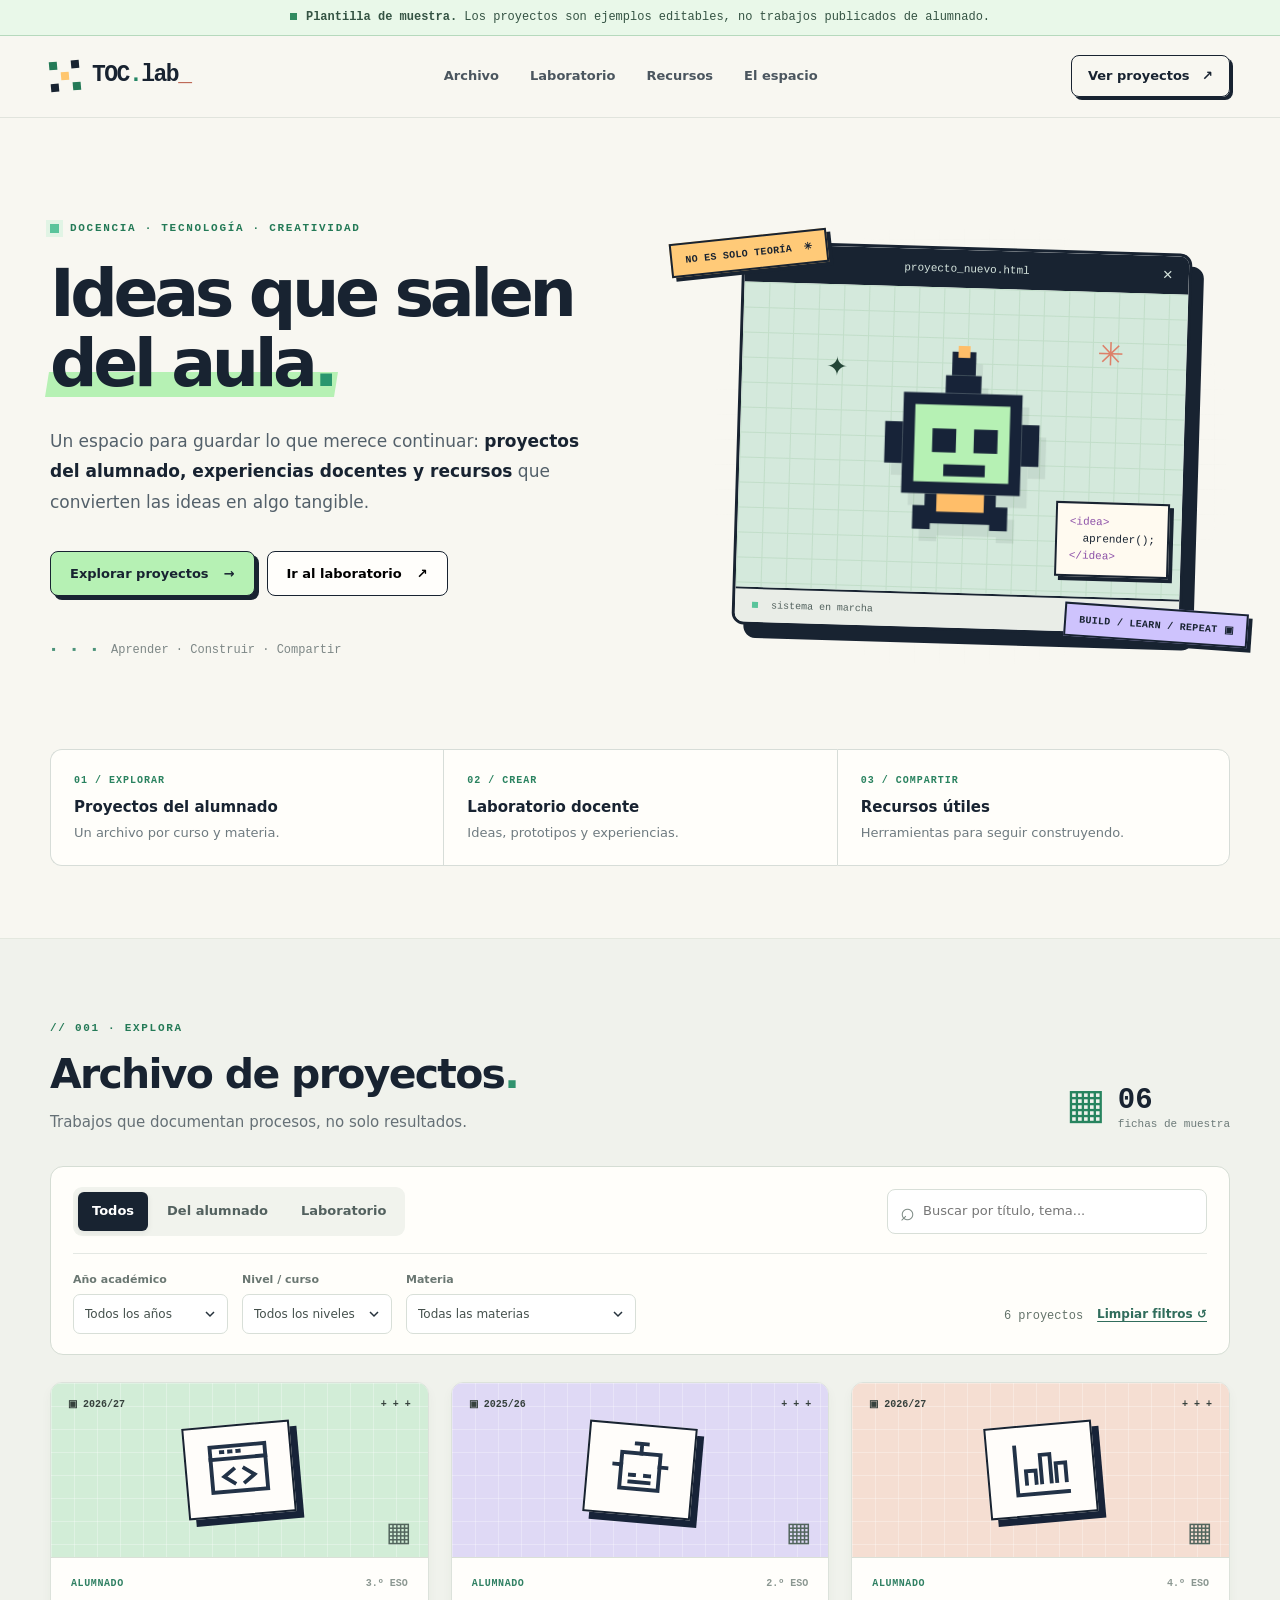
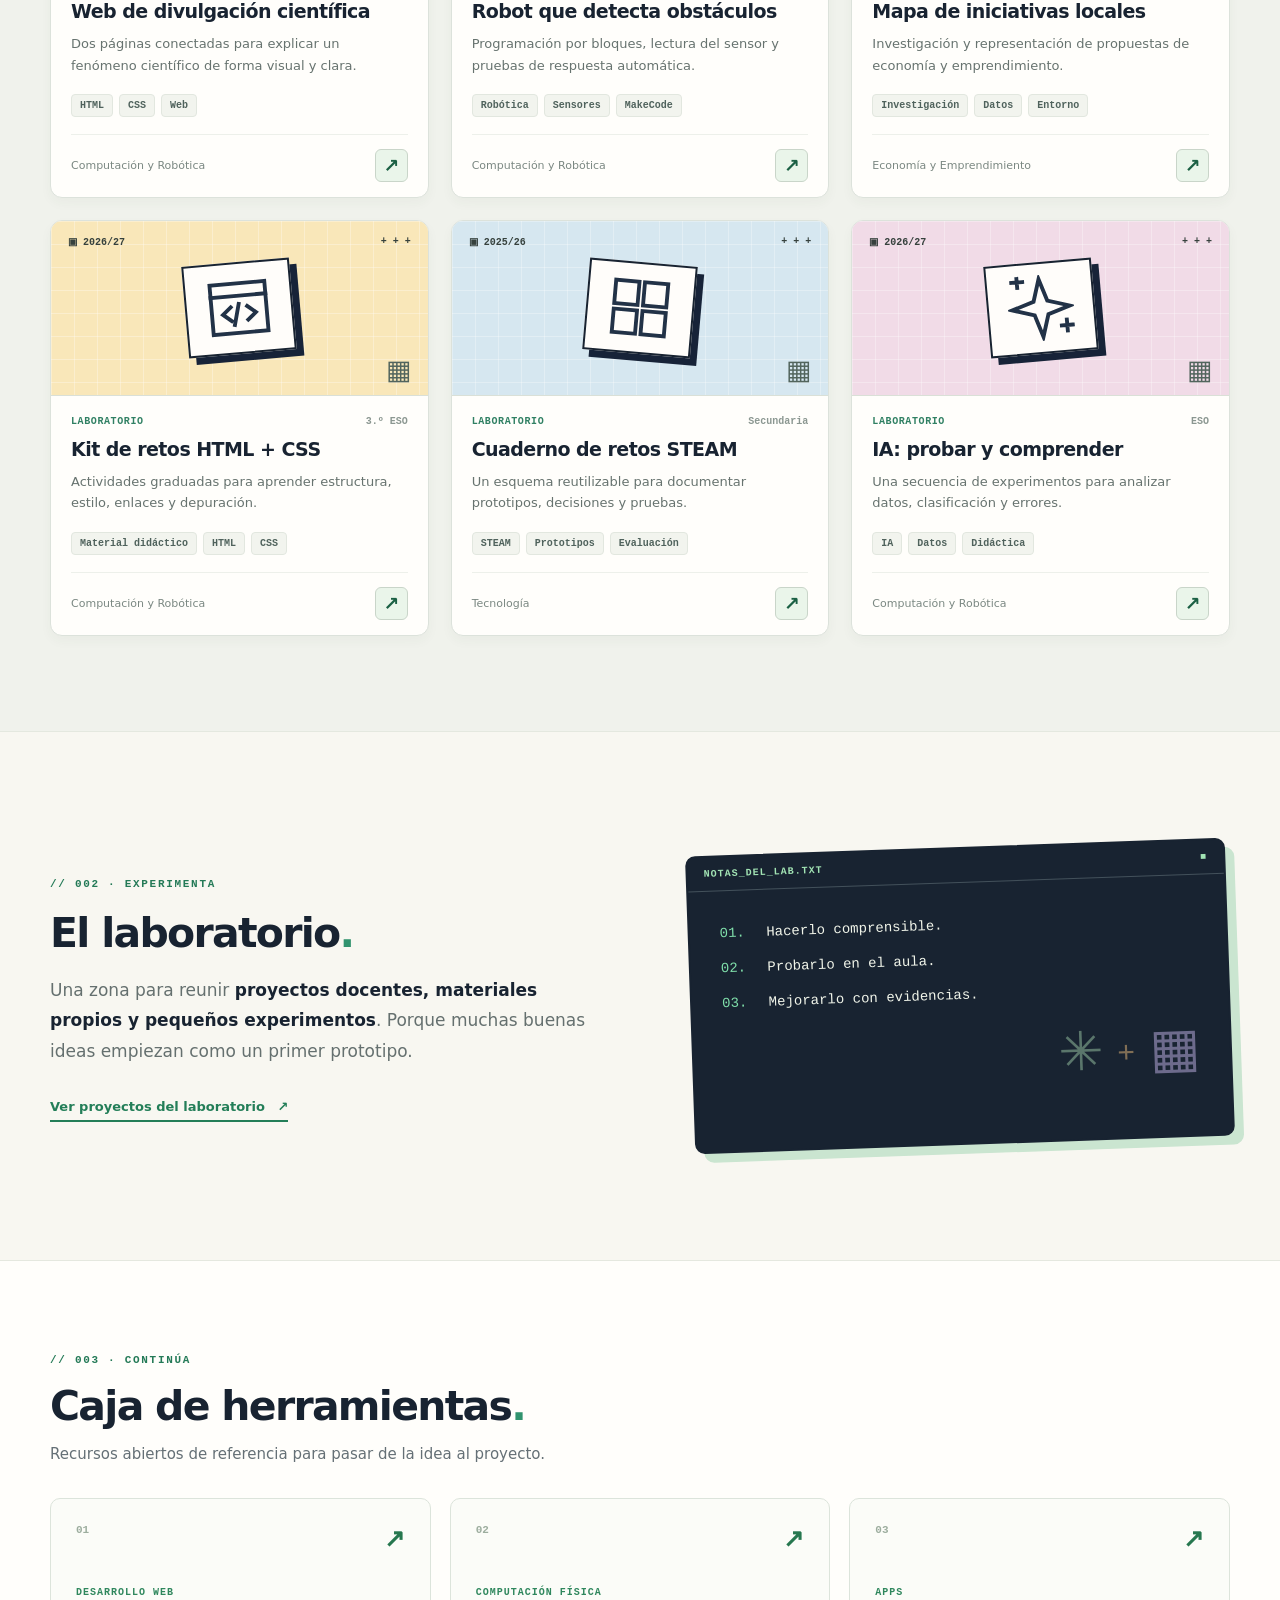
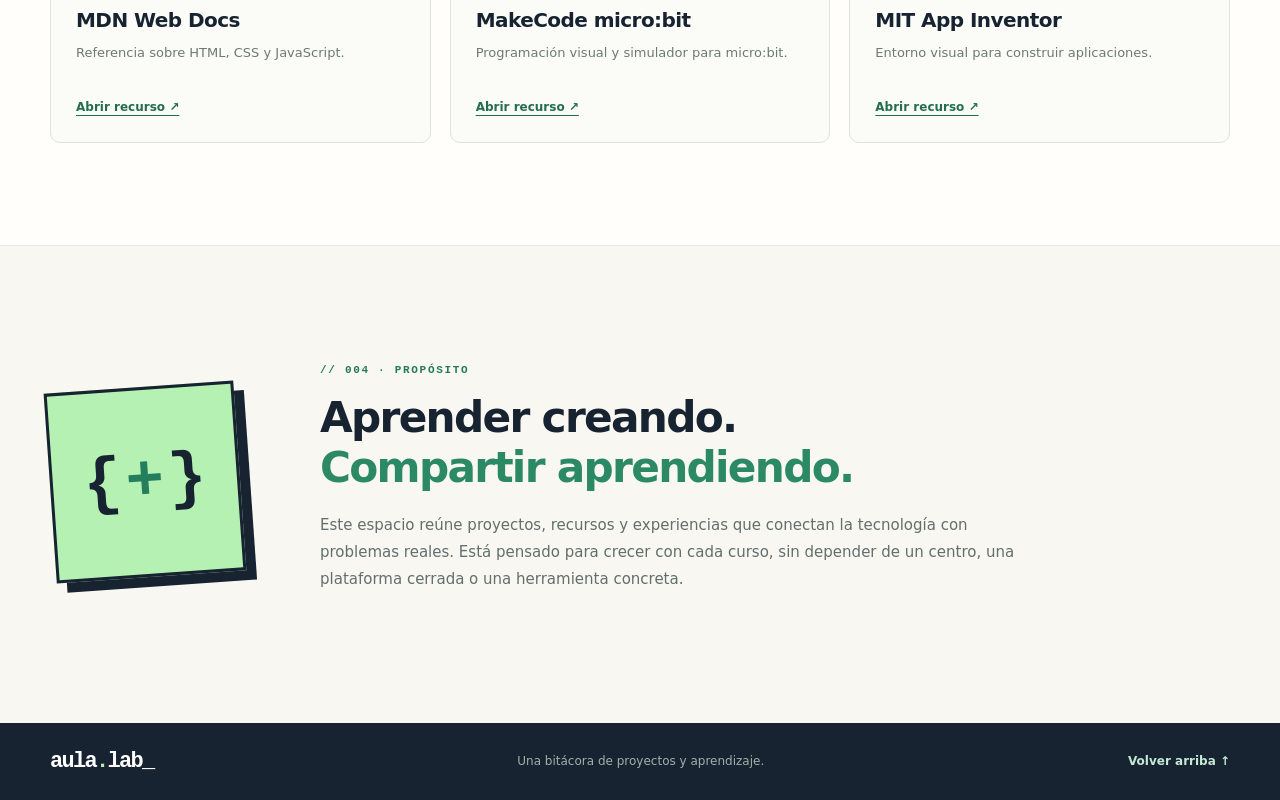
==== commit 17b209ce: "Change brand name from 'aula' to 'TOC'" ====
--- a/index.html
+++ b/index.html
@@ -17,7 +17,7 @@
     <div class="container header-inner">
       <a class="brand" href="#inicio" aria-label="aula.lab, volver al inicio">
         <span class="brand-icon" aria-hidden="true"><span></span><span></span><span></span><span></span><span></span></span>
-        <span class="brand-name">aula<span class="brand-dot">.</span>lab<span class="brand-cursor">_</span></span>
+        <span class="brand-name">TOC<span class="brand-dot">.</span>lab<span class="brand-cursor">_</span></span>
       </a>
       <button class="menu-toggle" id="menuToggle" aria-controls="mainNav" aria-expanded="false" aria-label="Abrir menú"><span></span><span></span><span></span></button>
       <nav class="main-nav" id="mainNav" aria-label="Navegación principal">
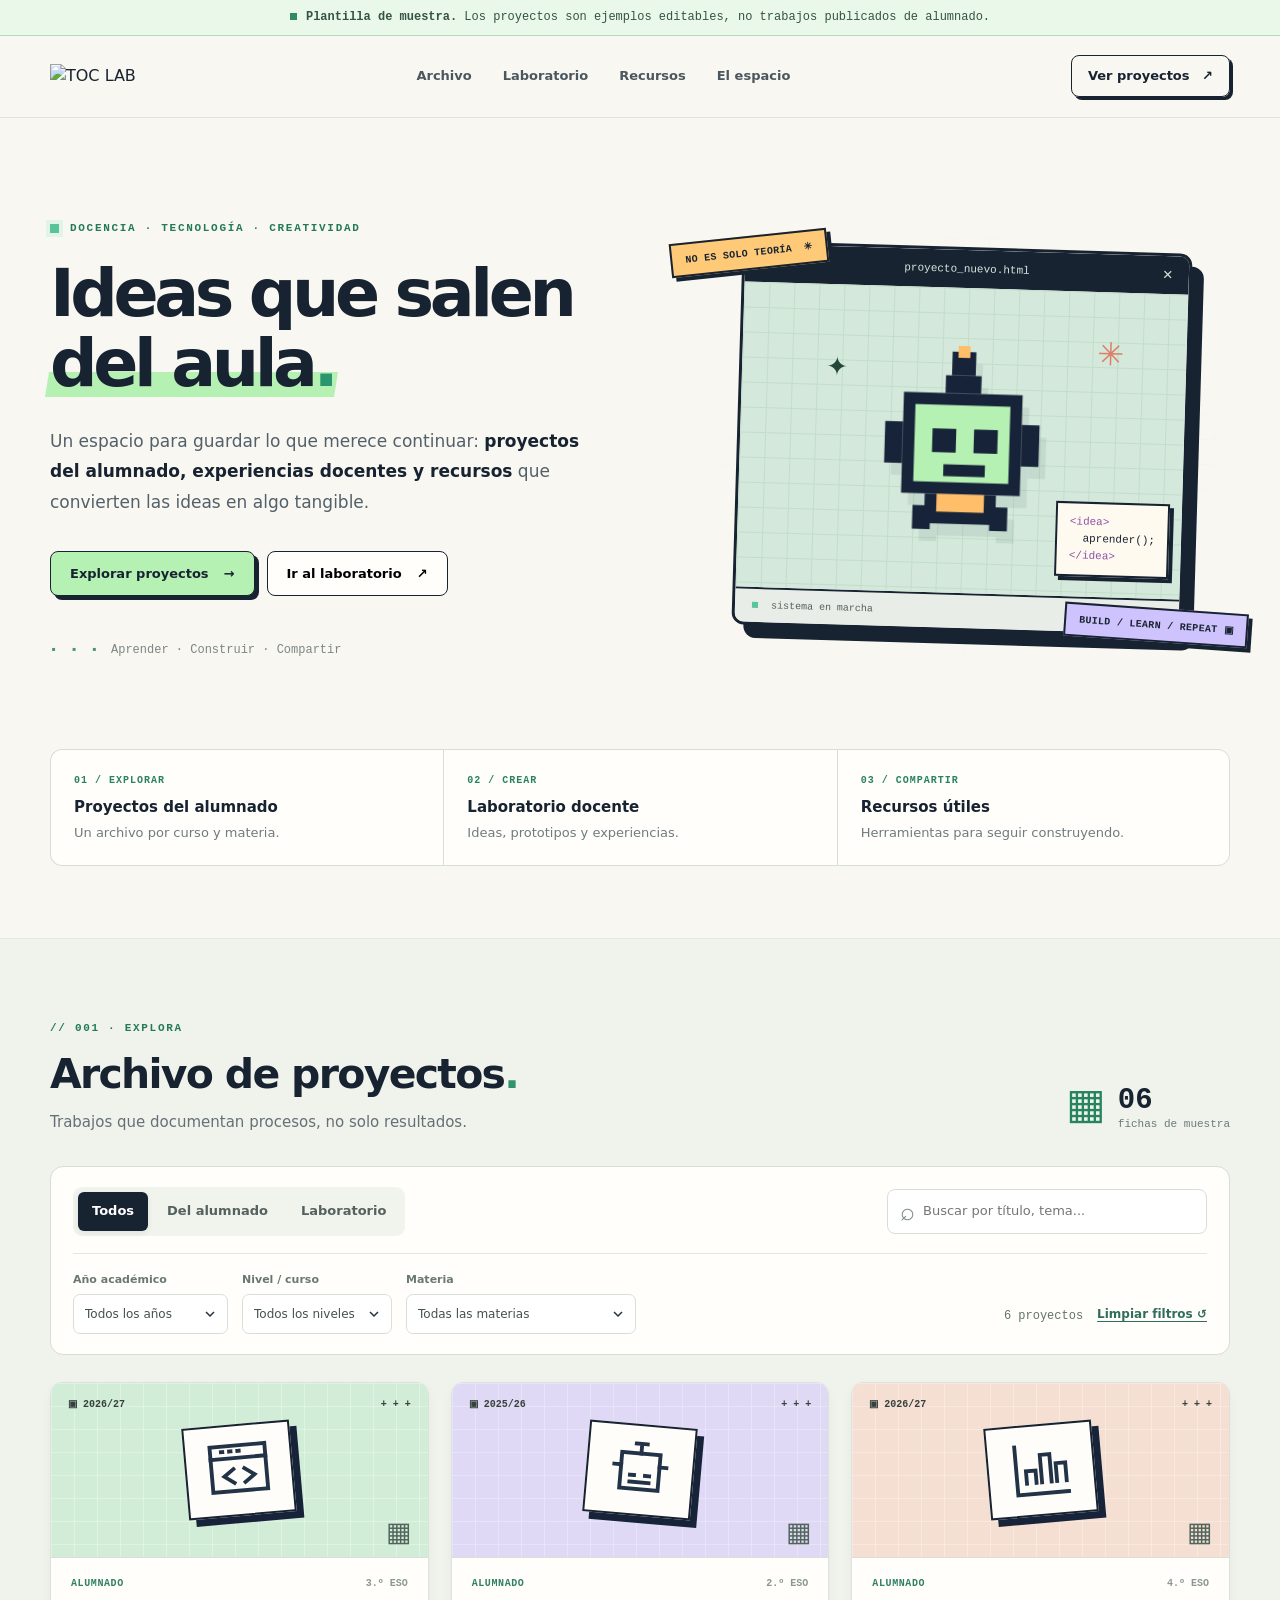
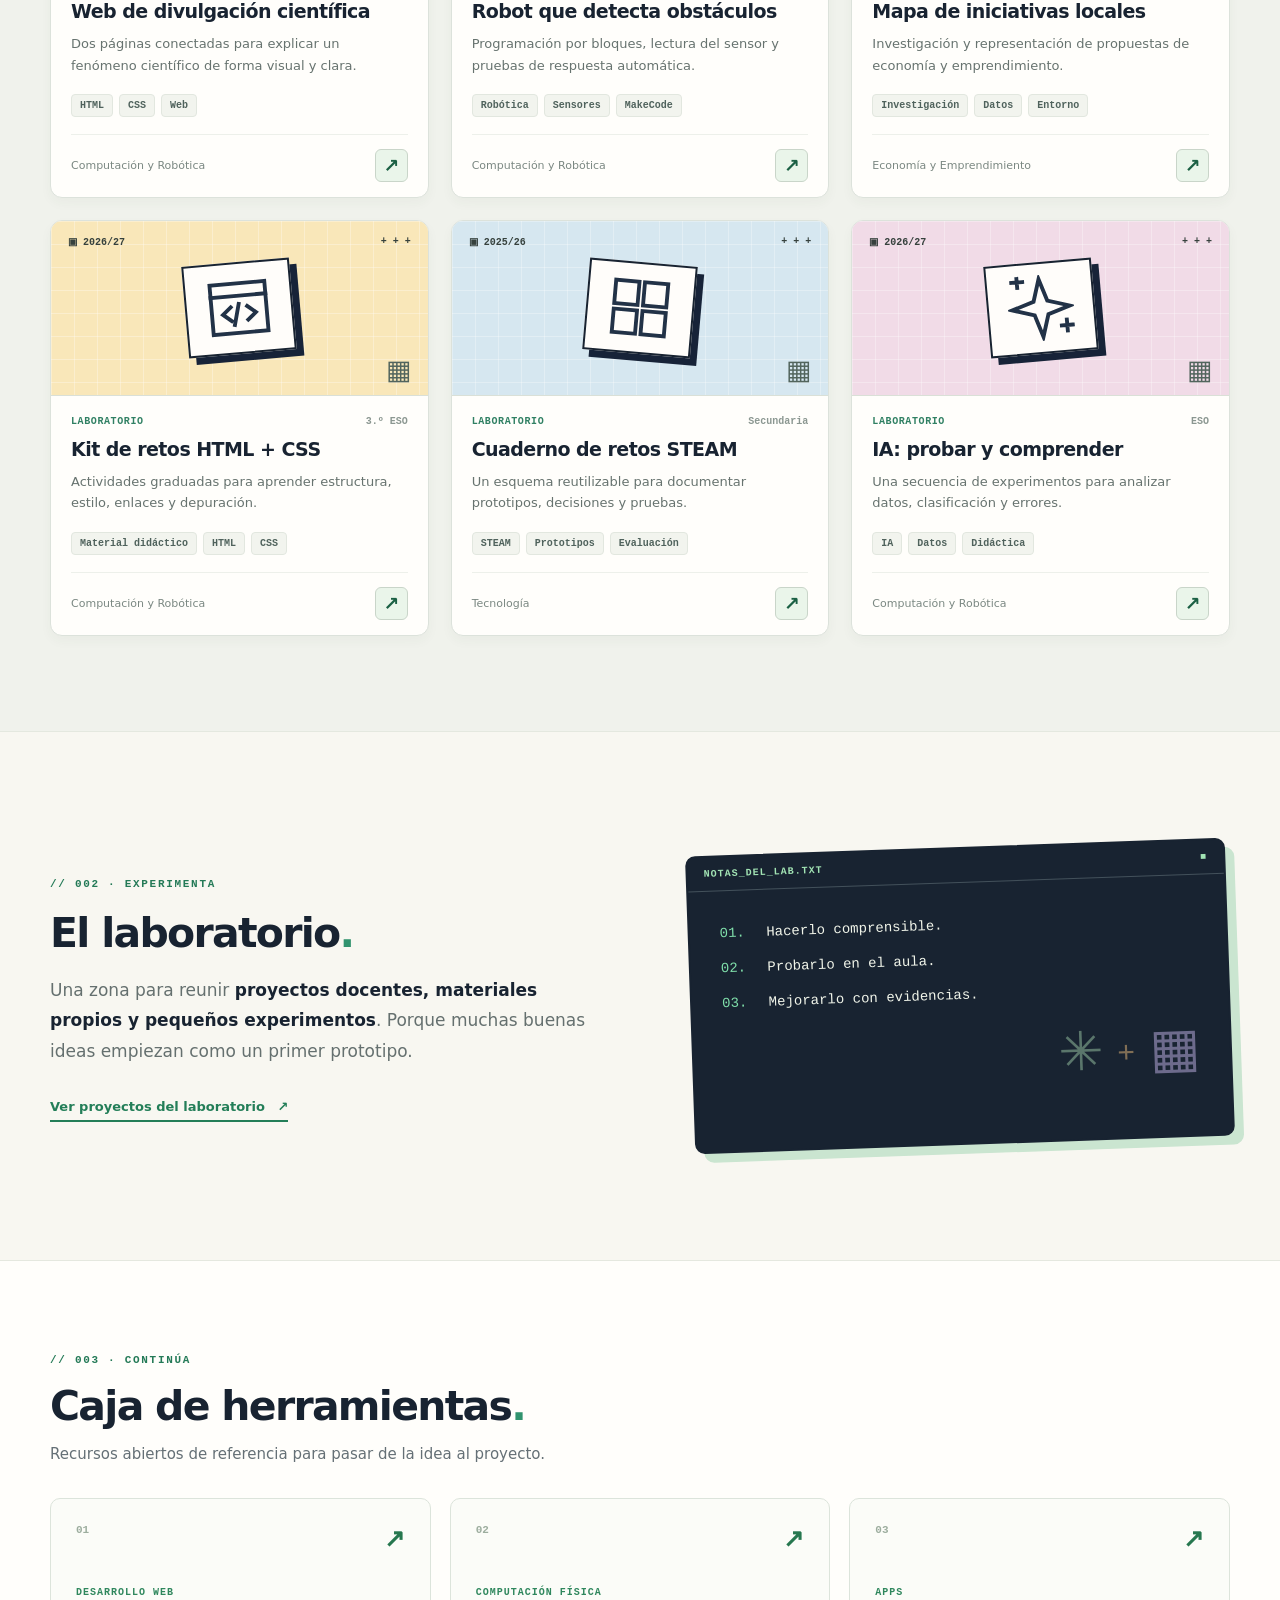
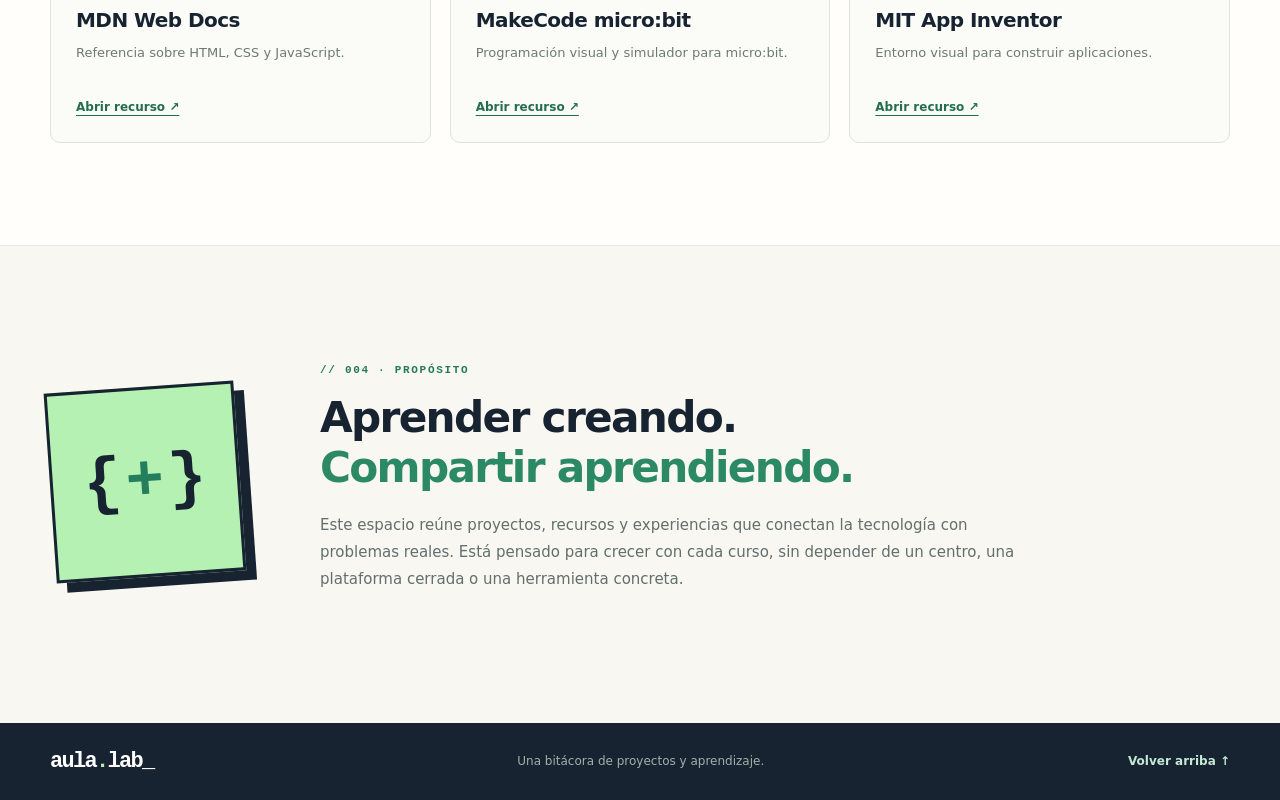
==== commit b2fcf5b2: "Update brand link and logo in index.html" ====
--- a/index.html
+++ b/index.html
@@ -5,7 +5,7 @@
   <meta name="viewport" content="width=device-width, initial-scale=1">
   <meta name="color-scheme" content="light">
   <meta name="description" content="Archivo vivo de proyectos, recursos y experiencias para aprender creando.">
-  <title>TOC.lab — Ideas que salen del aula</title>
+  <title>TOC.lab</title>
   <link rel="stylesheet" href="css/styles.css">
   <script defer src="js/data.js"></script>
   <script defer src="js/app.js"></script>
@@ -15,9 +15,10 @@
   <div id="demoNotice" class="demo-notice" hidden><span class="demo-blip" aria-hidden="true"></span><strong>Plantilla de muestra.</strong> Los proyectos son ejemplos editables, no trabajos publicados de alumnado.</div>
   <header class="site-header" id="inicio">
     <div class="container header-inner">
-      <a class="brand" href="#inicio" aria-label="aula.lab, volver al inicio">
-        <span class="brand-icon" aria-hidden="true"><span></span><span></span><span></span><span></span><span></span></span>
-        <span class="brand-name">TOC<span class="brand-dot">.</span>lab<span class="brand-cursor">_</span></span>
+      <a class="brand" href="#inicio" aria-label="TOC LAB, volver al inicio">
+        <img src="assets/logo.png"
+             alt="TOC LAB"
+             class="brand-logo">
       </a>
       <button class="menu-toggle" id="menuToggle" aria-controls="mainNav" aria-expanded="false" aria-label="Abrir menú"><span></span><span></span><span></span></button>
       <nav class="main-nav" id="mainNav" aria-label="Navegación principal">
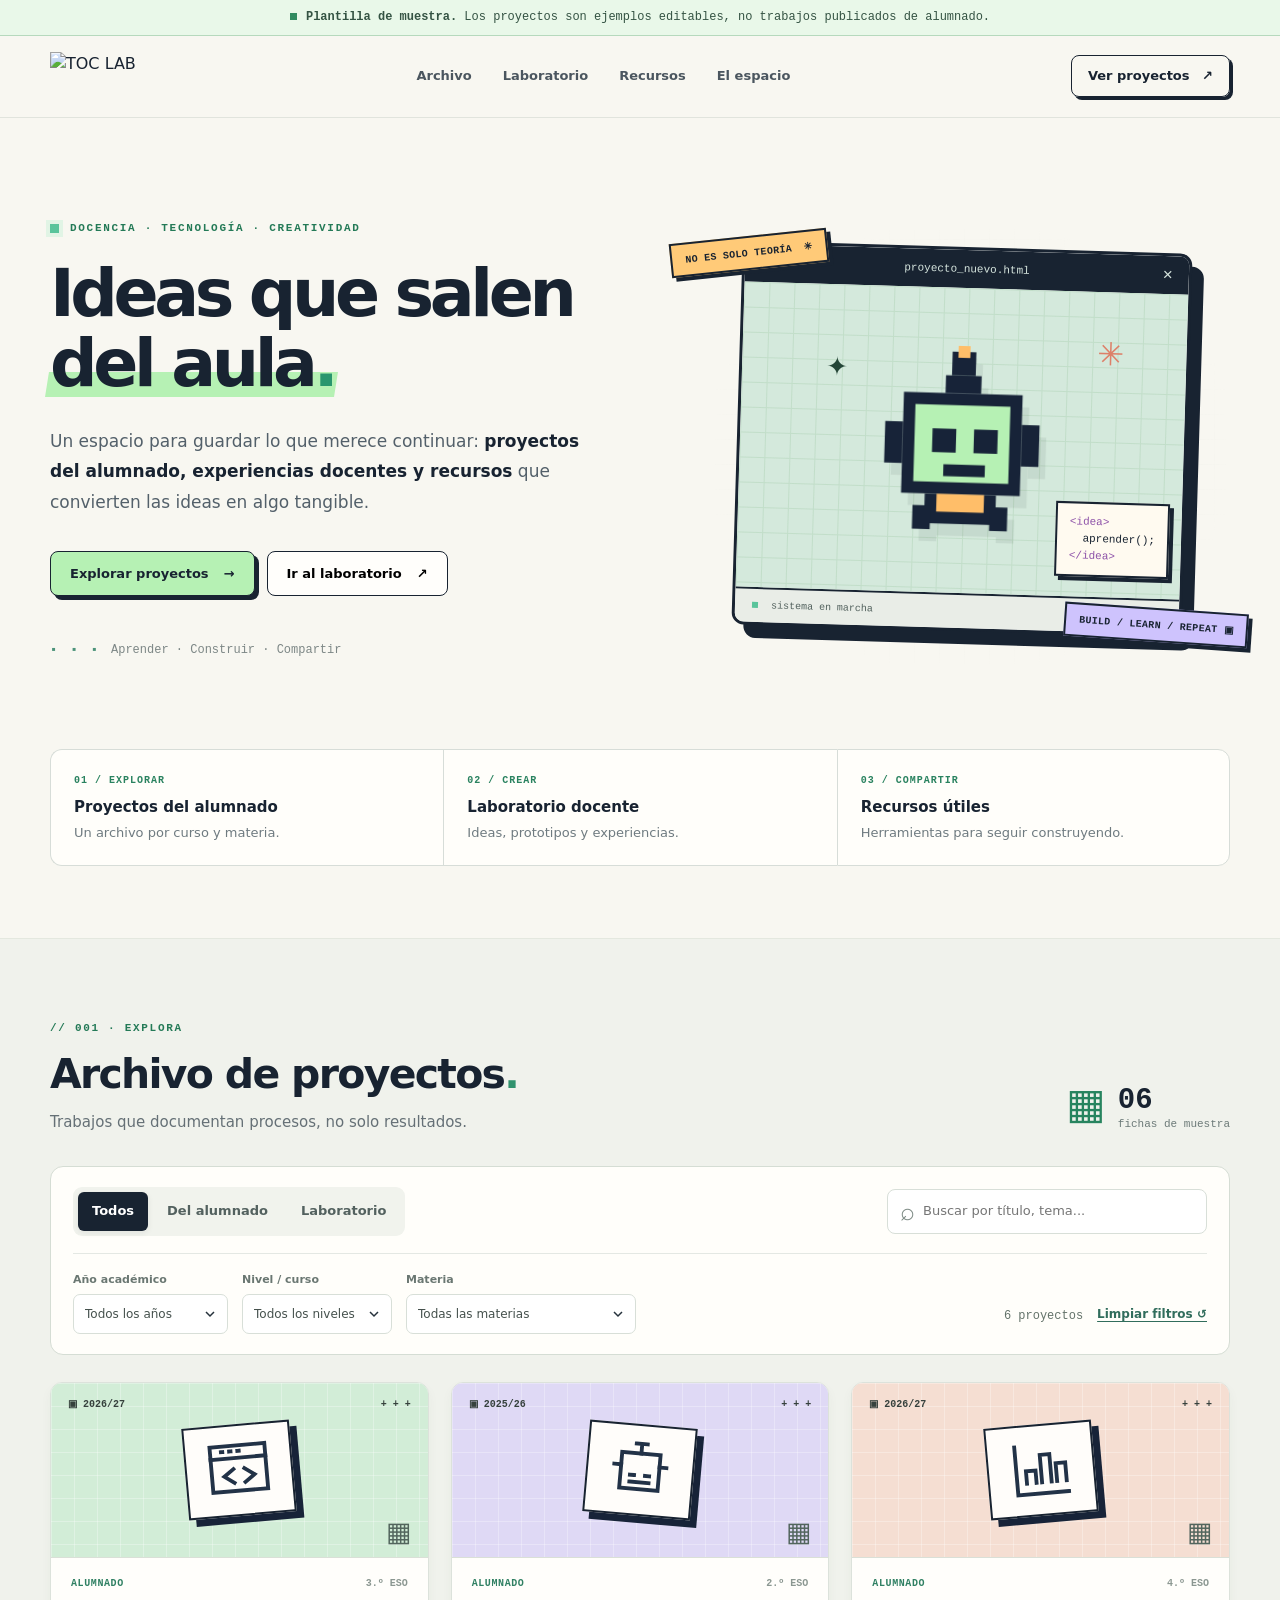
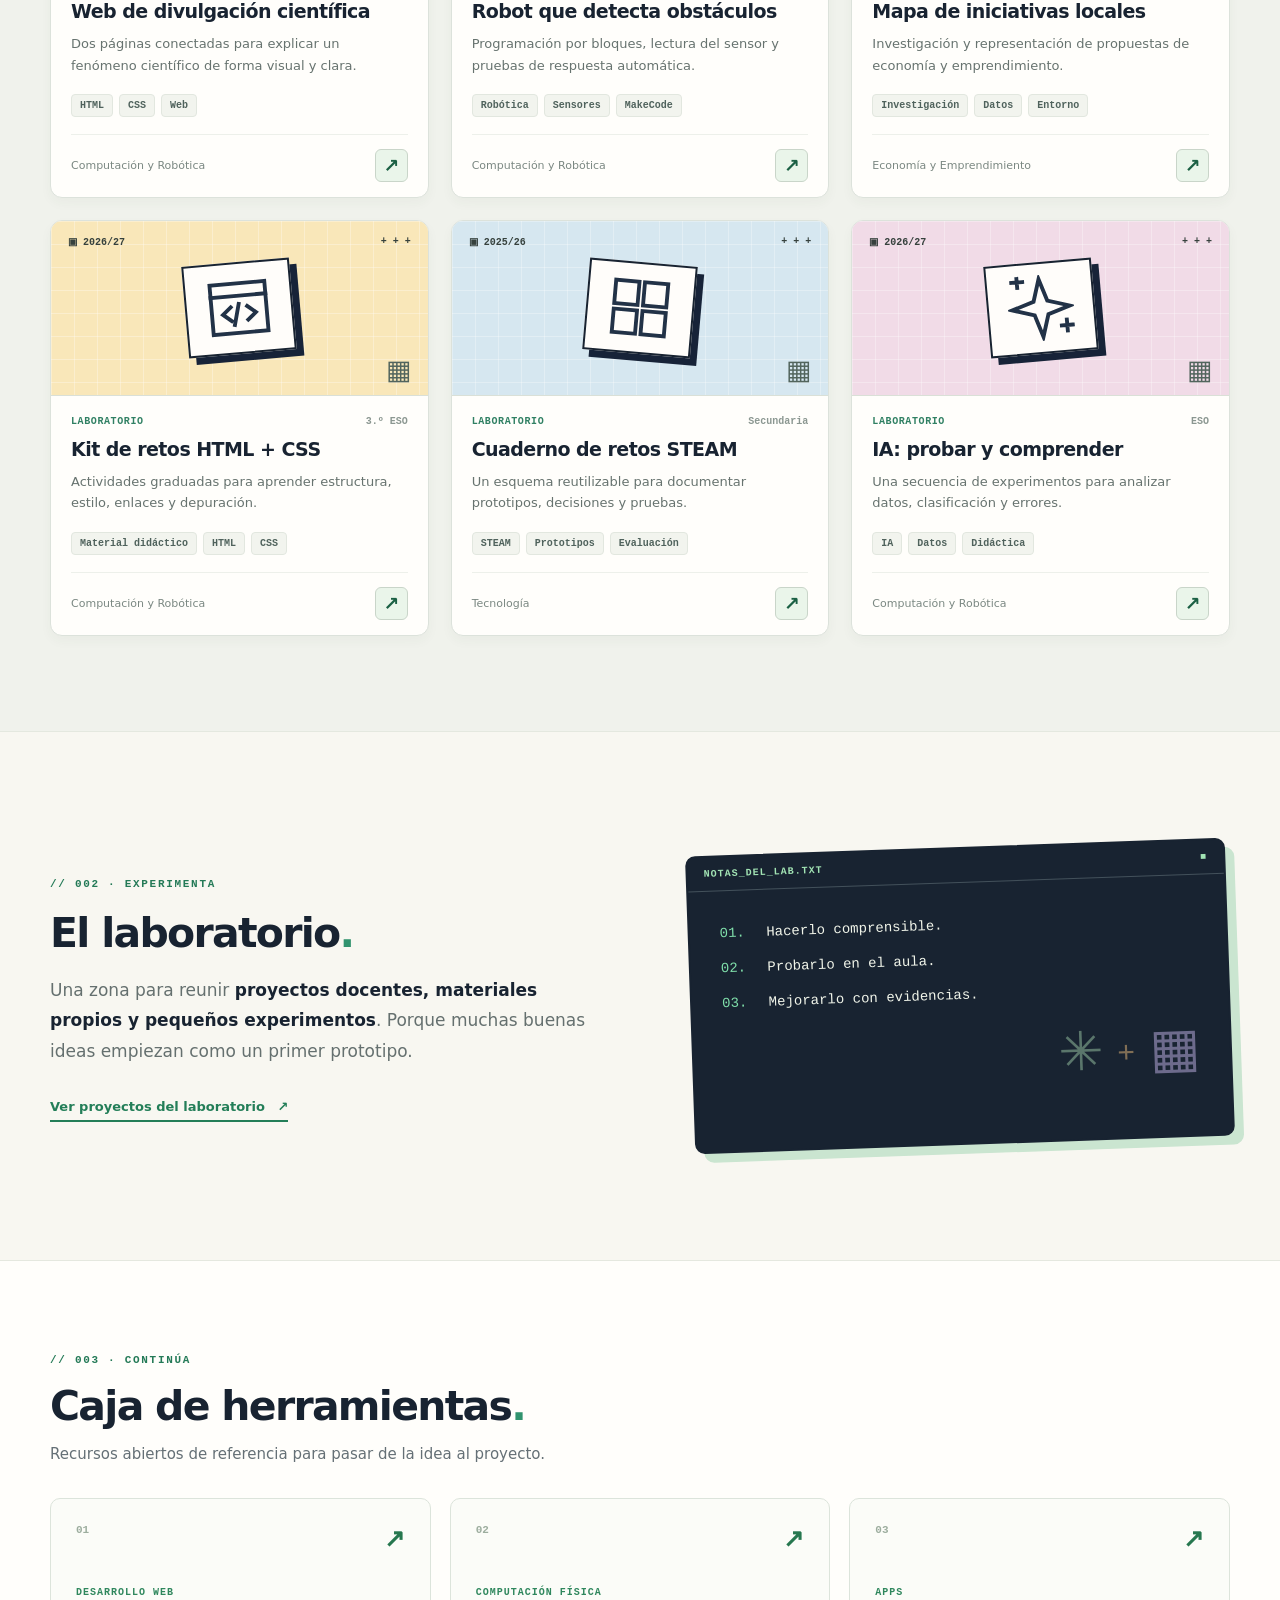
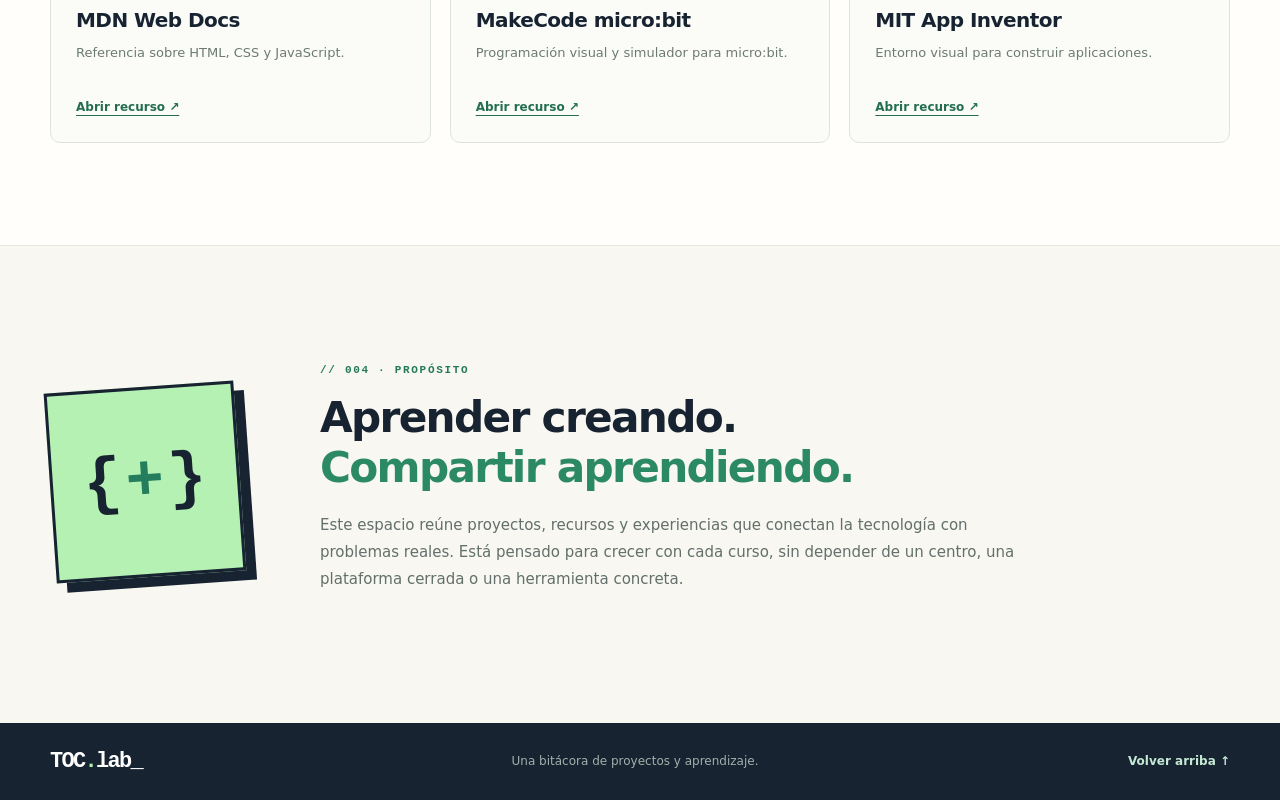
==== commit ef154ab5: "Update footer branding in index.html" ====
--- a/index.html
+++ b/index.html
@@ -5,6 +5,7 @@
   <meta name="viewport" content="width=device-width, initial-scale=1">
   <meta name="color-scheme" content="light">
   <meta name="description" content="Archivo vivo de proyectos, recursos y experiencias para aprender creando.">
+  <link rel="icon" type="image/png" href="assets/logo.png">
   <title>TOC.lab</title>
   <link rel="stylesheet" href="css/styles.css">
   <script defer src="js/data.js"></script>
@@ -101,7 +102,7 @@
     <section class="about-section container" id="acerca" aria-labelledby="aboutTitle"><div class="about-stamp" aria-hidden="true"><span>{</span> <span>+</span> <span>}</span></div><div><span class="section-kicker">// 004 · PROPÓSITO</span><h2 id="aboutTitle">Aprender creando.<br><em>Compartir aprendiendo.</em></h2><p>Este espacio reúne proyectos, recursos y experiencias que conectan la tecnología con problemas reales. Está pensado para crecer con cada curso, sin depender de un centro, una plataforma cerrada o una herramienta concreta.</p></div></section>
   </main>
 
-  <footer class="footer"><div class="container footer-inner"><a href="#inicio" class="footer-brand">aula<span>.</span>lab_</a><span>Una bitácora de proyectos y aprendizaje.</span><a href="#inicio" class="back-top">Volver arriba ↑</a></div></footer>
+  <footer class="footer"><div class="container footer-inner"><a href="#inicio" class="footer-brand">TOC<span>.</span>lab_</a><span>Una bitácora de proyectos y aprendizaje.</span><a href="#inicio" class="back-top">Volver arriba ↑</a></div></footer>
 
   <dialog id="projectDialog" class="project-dialog" aria-labelledby="dialogTitle"><div class="dialog-inner"><button class="dialog-close" type="button" id="dialogClose" aria-label="Cerrar ficha">×</button><span class="dialog-kicker" id="dialogType"></span><h2 id="dialogTitle"></h2><p id="dialogSummary" class="dialog-summary"></p><div class="dialog-meta" id="dialogMeta"></div><h3>Sobre el proyecto</h3><p id="dialogDescription"></p><div id="dialogTags" class="tag-list"></div><div id="dialogLinks" class="dialog-links"></div></div></dialog>
 </body>
--- a/css/styles.css
+++ b/css/styles.css
@@ -35,6 +35,7 @@
 .brand{display:inline-flex;align-items:center;gap:12px;flex:0 0 auto}
 .brand-name{font-family:var(--mono);font-size:23px;letter-spacing:-1.5px;font-weight:900}
 .brand-dot{color:#248665}.brand-cursor{color:#bd6654;animation:blink 1.6s steps(2,start) infinite}
+/*
 .brand-icon{position:relative;width:30px;height:30px;display:grid;grid-template-columns:repeat(3,8px);grid-template-rows:repeat(3,8px);gap:3px;transform:rotate(-5deg)}
 .brand-icon span{background:var(--ink)}
 .brand-icon span:nth-child(1){grid-column:1;grid-row:1;background:var(--mint-deep)}
@@ -42,6 +43,25 @@
 .brand-icon span:nth-child(3){grid-column:2;grid-row:2;background:#ffc66e}
 .brand-icon span:nth-child(4){grid-column:1;grid-row:3}
 .brand-icon span:nth-child(5){grid-column:3;grid-row:3;background:var(--mint-deep)}
+*/
+
+/* Logo del sitio */
+.brand-logo {
+    display: block;
+    width: auto;
+    height: 48px;
+    max-width: 190px;
+    object-fit: contain;
+}
+
+/* Adaptación para móviles */
+@media (max-width: 640px) {
+    .brand-logo {
+        height: 42px;
+        max-width: 155px;
+    }
+}
+
 .main-nav{display:flex;gap:31px;margin:auto;align-items:center}
 .main-nav a{font-size:13px;font-weight:720;color:#4b565f;transition:color .2s}
 .main-nav a:hover{color:#08754c}
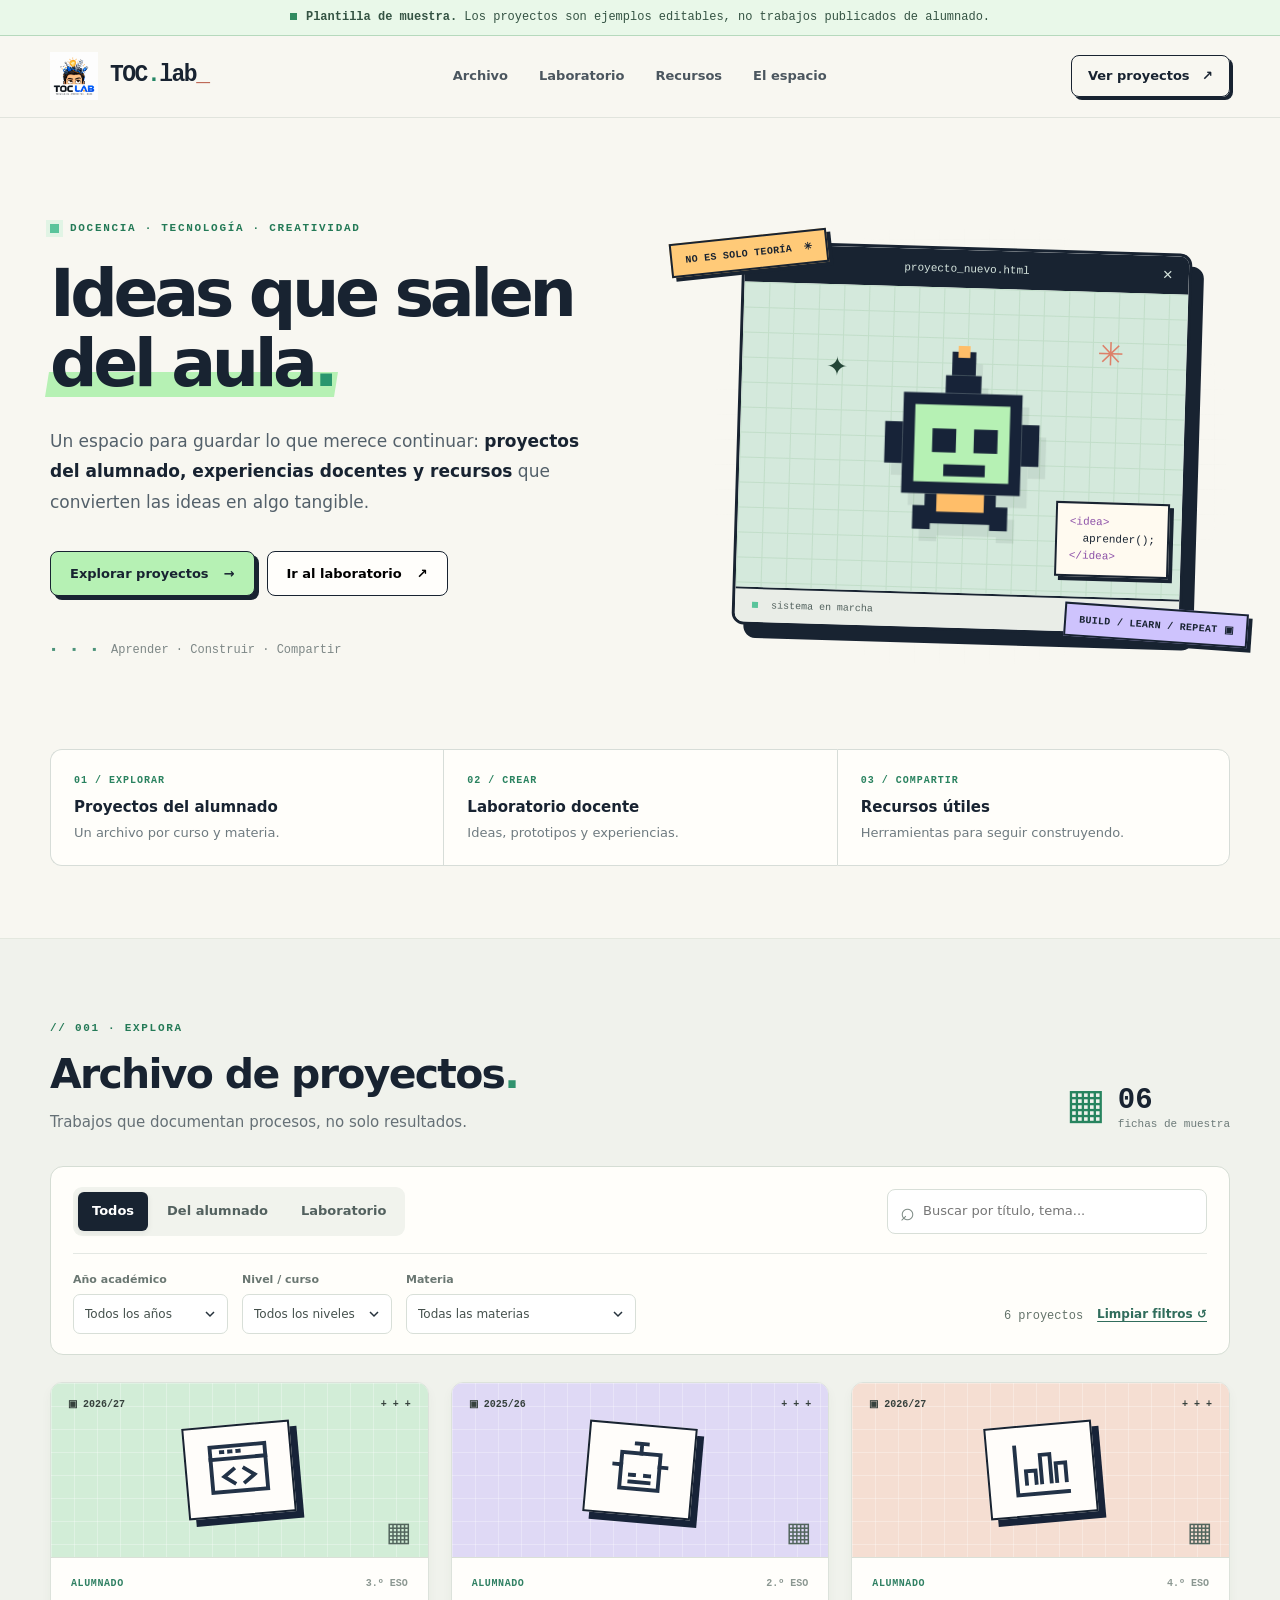
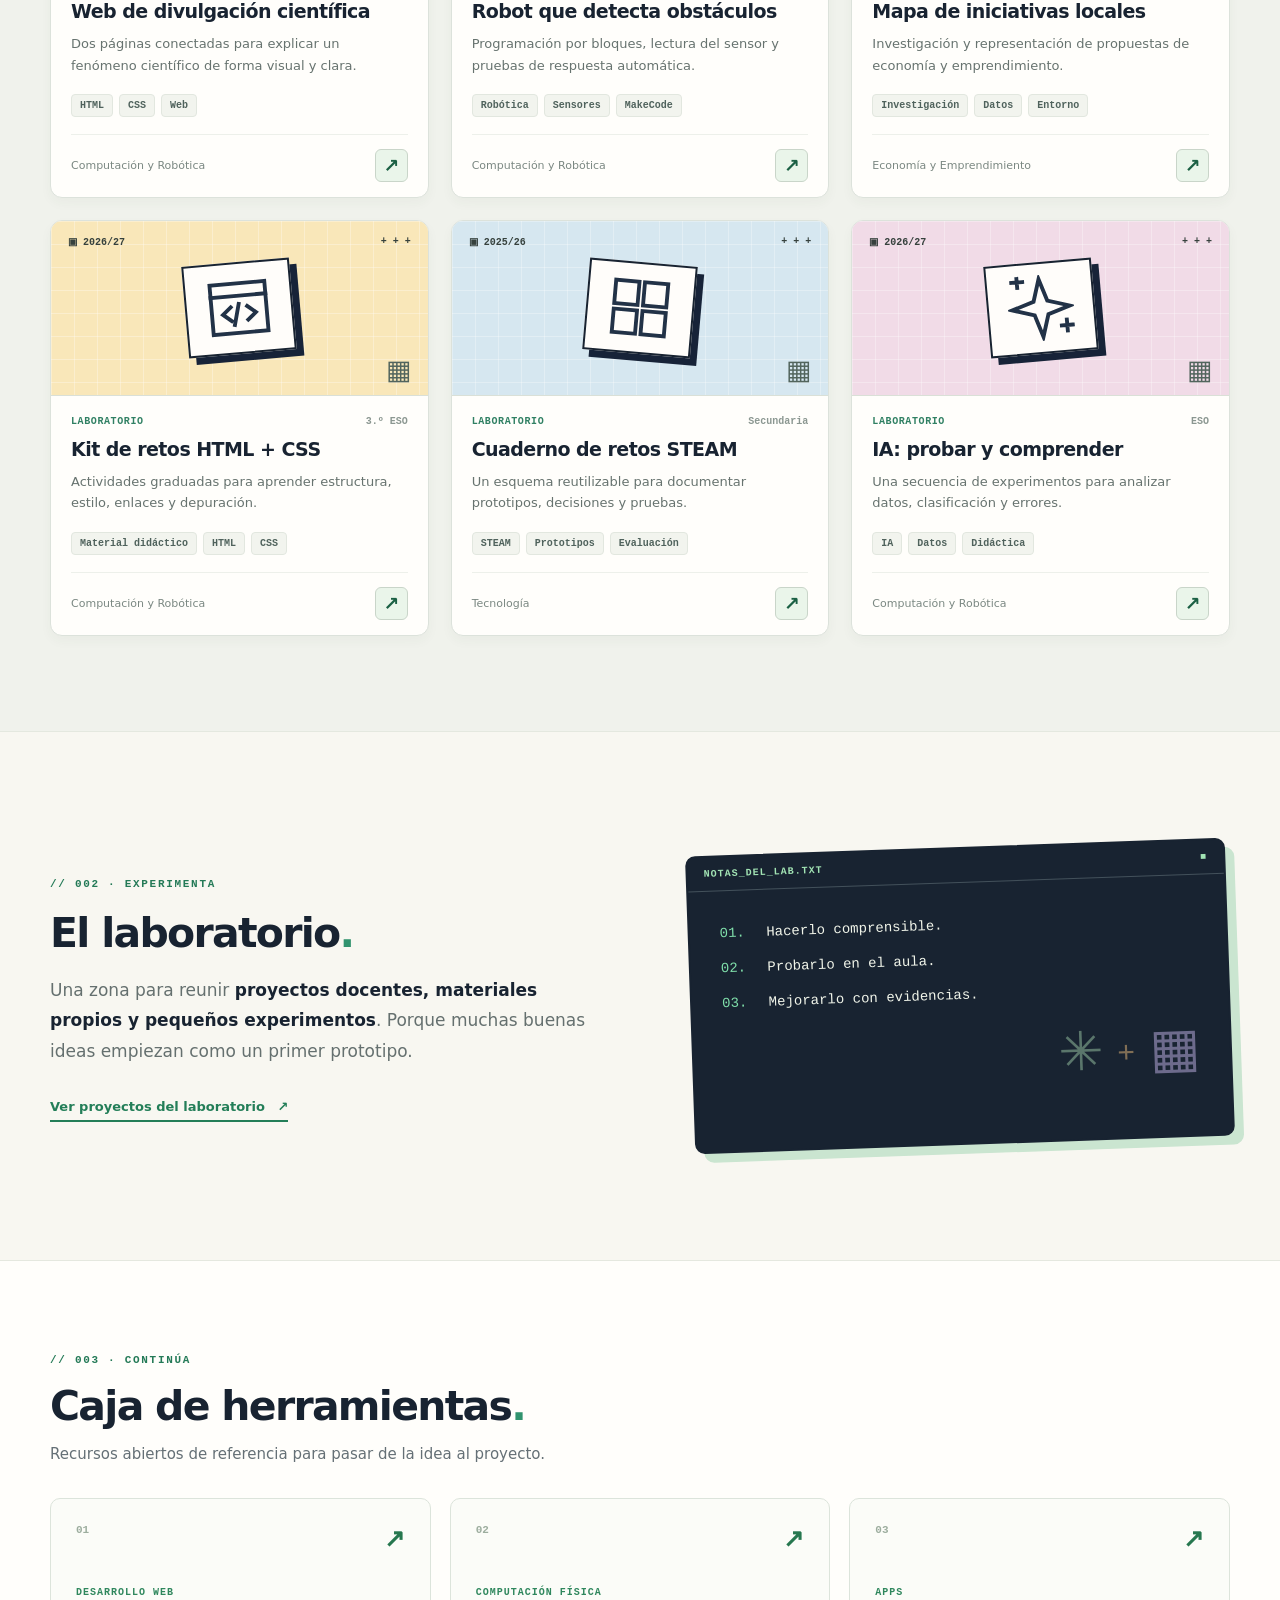
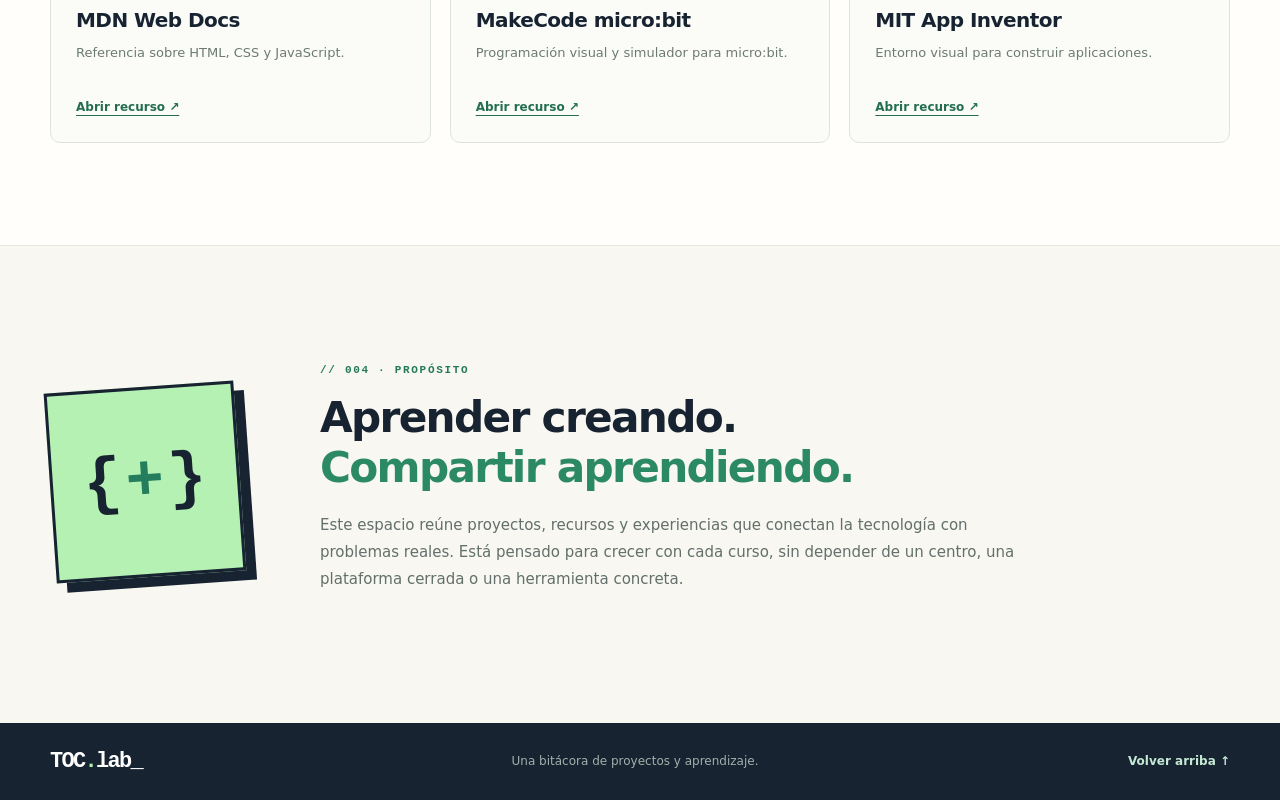
==== commit 7fead158: "Fix HTML structure for navigation and branding" ====
--- a/index.html
+++ b/index.html
@@ -20,6 +20,8 @@
         <img src="assets/logo.png"
              alt="TOC LAB"
              class="brand-logo">
+        <span class="brand-name">TOC<span class="brand-dot">.</span>lab<span class="brand-cursor">_</span></span>
+
       </a>
       <button class="menu-toggle" id="menuToggle" aria-controls="mainNav" aria-expanded="false" aria-label="Abrir menú"><span></span><span></span><span></span></button>
       <nav class="main-nav" id="mainNav" aria-label="Navegación principal">
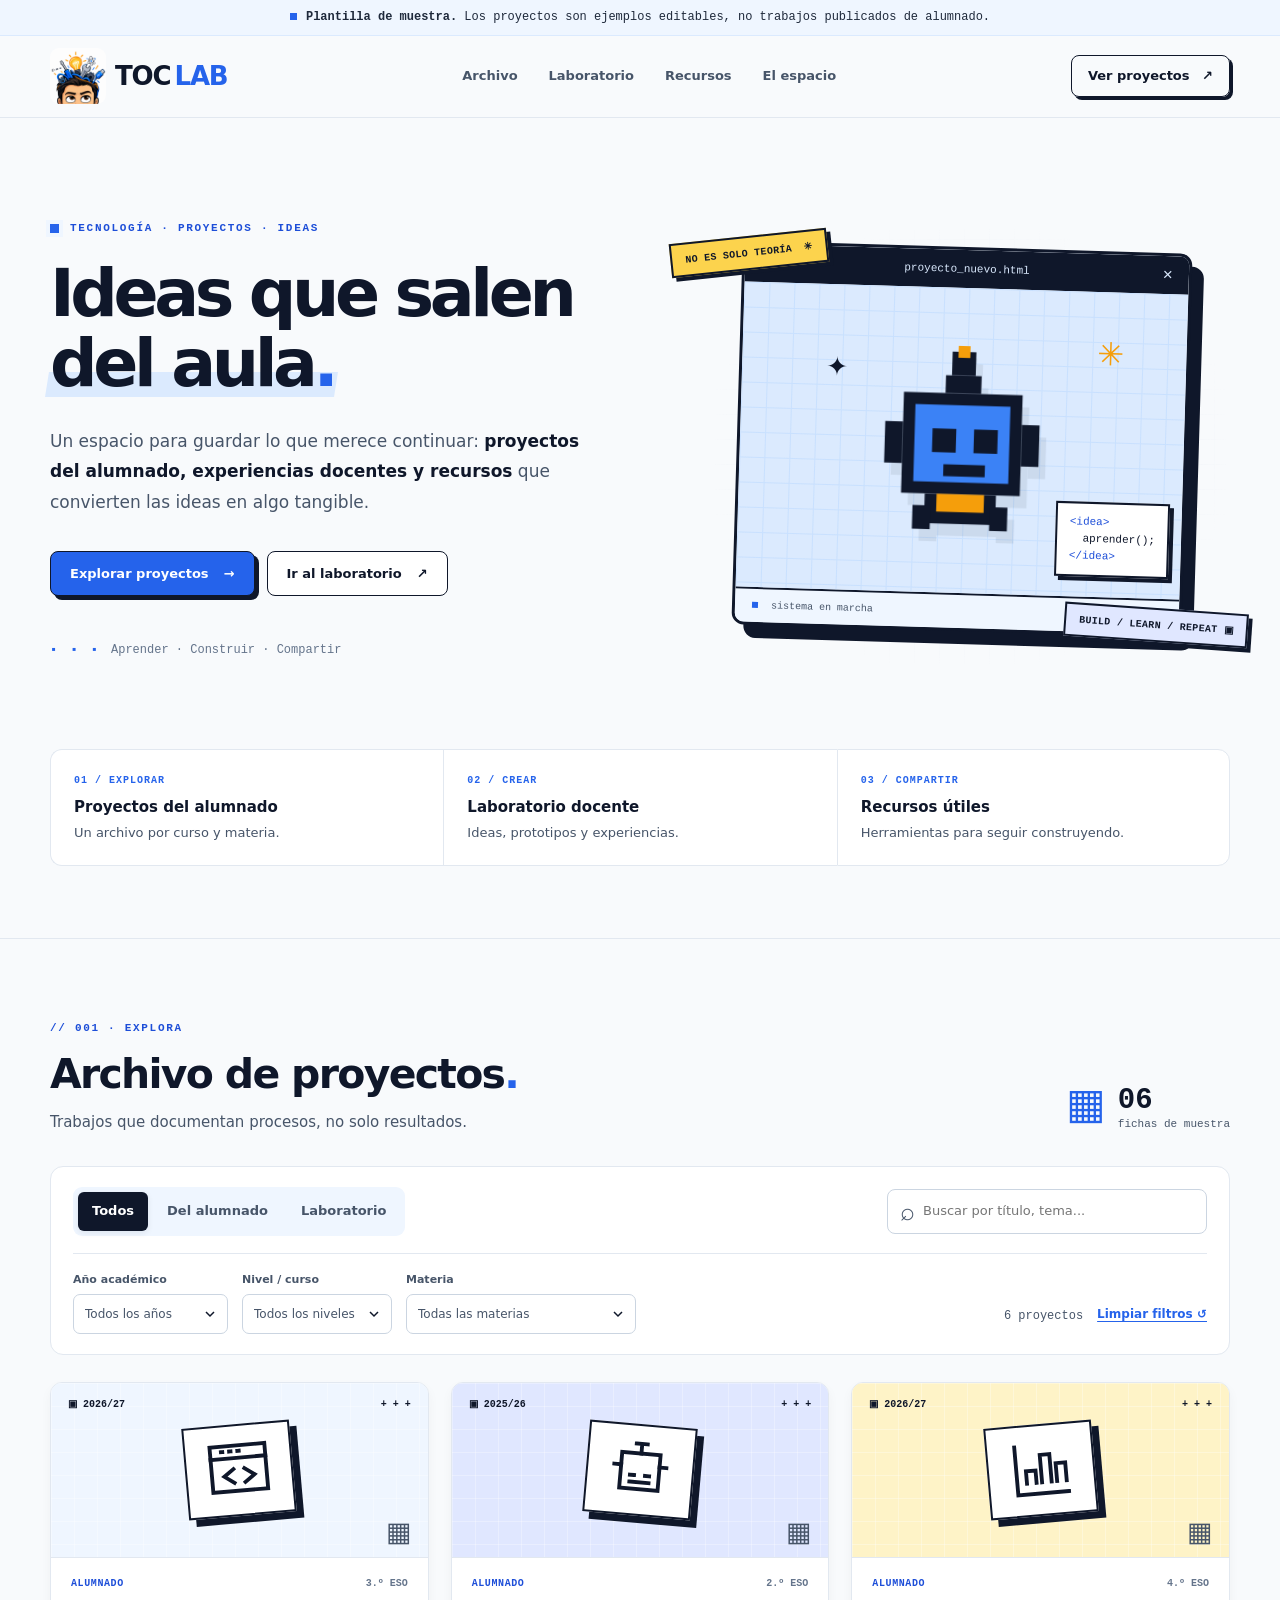
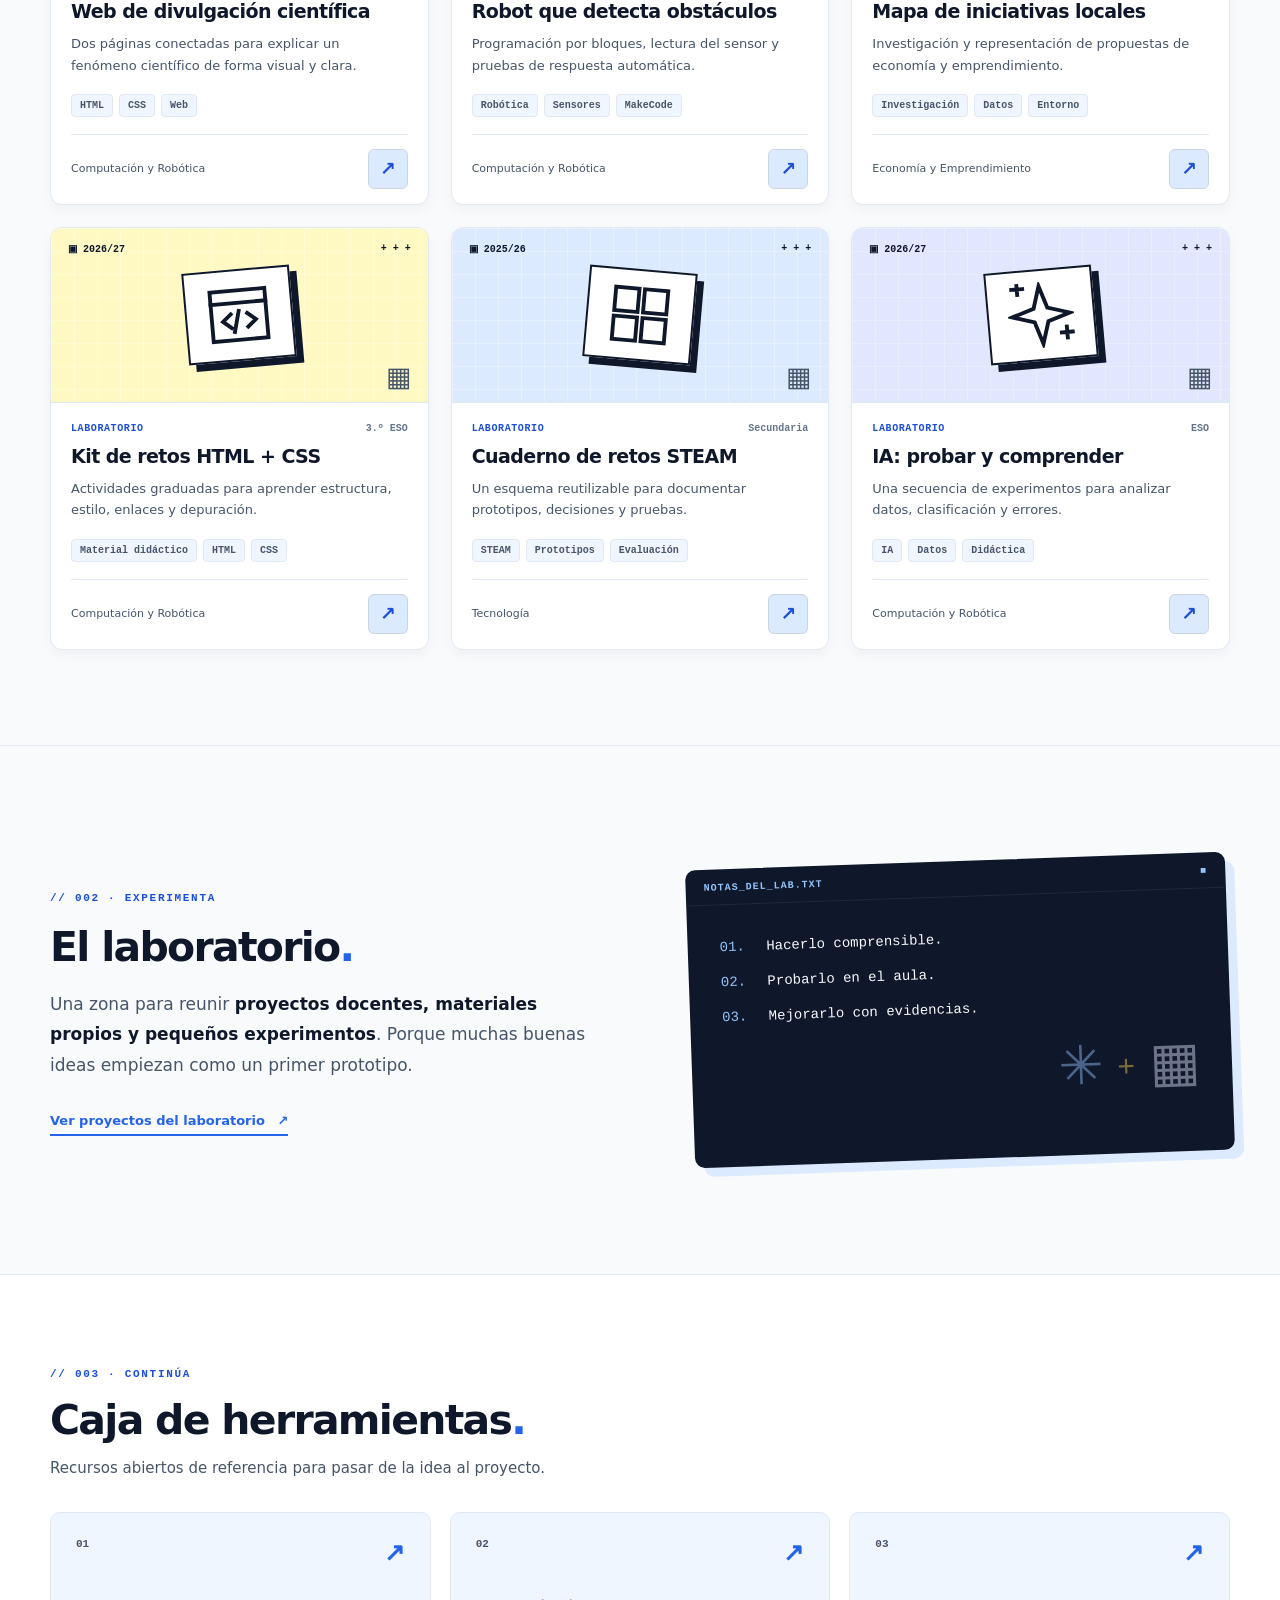
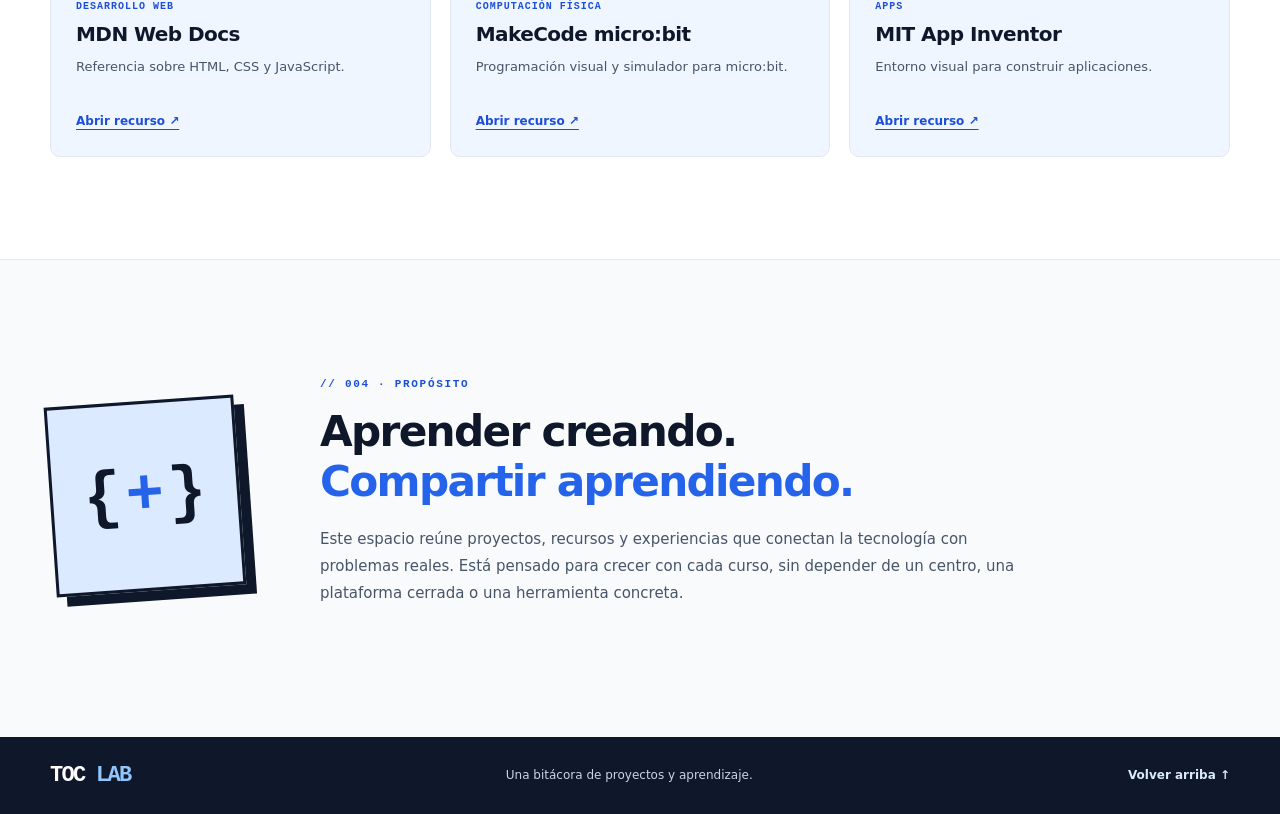
==== commit fbc407a9: "update web" ====
--- a/index.html
+++ b/index.html
@@ -4,9 +4,11 @@
   <meta charset="utf-8">
   <meta name="viewport" content="width=device-width, initial-scale=1">
   <meta name="color-scheme" content="light">
-  <meta name="description" content="Archivo vivo de proyectos, recursos y experiencias para aprender creando.">
-  <link rel="icon" type="image/png" href="assets/logo.png">
-  <title>TOC.lab</title>
+  <meta name="theme-color" content="#0F172A">
+  <meta name="description" content="TOC LAB: proyectos tecnológicos, recursos educativos y experiencias de aprendizaje para explorar, crear y compartir.">
+  <link rel="icon" type="image/png" sizes="48x48" href="assets/favicon-48.png">
+  <link rel="apple-touch-icon" sizes="192x192" href="assets/favicon-192.png">
+  <title>TOC LAB | Tecnología, proyectos e ideas</title>
   <link rel="stylesheet" href="css/styles.css">
   <script defer src="js/data.js"></script>
   <script defer src="js/app.js"></script>
@@ -17,11 +19,8 @@
   <header class="site-header" id="inicio">
     <div class="container header-inner">
       <a class="brand" href="#inicio" aria-label="TOC LAB, volver al inicio">
-        <img src="assets/logo.png"
-             alt="TOC LAB"
-             class="brand-logo">
-        <span class="brand-name">TOC<span class="brand-dot">.</span>lab<span class="brand-cursor">_</span></span>
-
+        <img src="assets/logo-icono.png" alt="" class="brand-logo" width="56" height="56">
+        <span class="brand-name">TOC<span class="brand-name-accent">LAB</span></span>
       </a>
       <button class="menu-toggle" id="menuToggle" aria-controls="mainNav" aria-expanded="false" aria-label="Abrir menú"><span></span><span></span><span></span></button>
       <nav class="main-nav" id="mainNav" aria-label="Navegación principal">
@@ -37,7 +36,7 @@
   <main id="contenido">
     <section class="hero container" aria-labelledby="heroTitle">
       <div class="hero-copy">
-        <div class="eyebrow"><span class="led" aria-hidden="true"></span> DOCENCIA · TECNOLOGÍA · CREATIVIDAD</div>
+        <div class="eyebrow"><span class="led" aria-hidden="true"></span> TECNOLOGÍA · PROYECTOS · IDEAS</div>
         <h1 id="heroTitle">Ideas que salen <span class="underline-word">del aula<span class="pixel-stop" aria-hidden="true">.</span></span></h1>
         <p class="hero-lede">Un espacio para guardar lo que merece continuar: <strong>proyectos del alumnado, experiencias docentes y recursos</strong> que convierten las ideas en algo tangible.</p>
         <div class="hero-actions">
@@ -46,19 +45,19 @@
         </div>
         <div class="hero-meta"><span class="tiny-squares" aria-hidden="true">▪ ▪ ▪</span> <span>Aprender · Construir · Compartir</span></div>
       </div>
-      <div class="hero-stage" aria-label="Ilustración pixel art de un robot en una ventana de trabajo">
+      <div class="hero-stage" role="group" aria-label="Ventana ilustrada de un proyecto tecnológico">
         <div class="floating-label top-label">NO ES SOLO TEORÍA <span aria-hidden="true">✳</span></div>
         <div class="terminal-window">
           <div class="terminal-header"><div class="window-dots" aria-hidden="true"><i></i><i></i><i></i></div><span>proyecto_nuevo.html</span><span class="terminal-more">×</span></div>
           <div class="terminal-canvas">
             <div class="grid-back" aria-hidden="true"></div>
             <svg class="pixel-robot" viewBox="0 0 32 32" role="img" aria-label="Robot de píxeles">
-              <rect x="14" y="1" width="4" height="4" fill="#172338"/><rect x="15" y="0" width="2" height="2" fill="#ffbe69"/>
-              <rect x="13" y="5" width="6" height="3" fill="#172338"/><rect x="6" y="8" width="20" height="17" fill="#172338"/>
-              <rect x="8" y="10" width="16" height="13" fill="#b6f1b4"/><rect x="3" y="13" width="3" height="7" fill="#172338"/><rect x="26" y="13" width="3" height="7" fill="#172338"/>
-              <rect x="11" y="14" width="4" height="4" fill="#172338"/><rect x="18" y="14" width="4" height="4" fill="#172338"/>
-              <rect x="13" y="20" width="7" height="2" fill="#172338"/><rect x="10" y="25" width="12" height="5" fill="#172338"/><rect x="12" y="25" width="8" height="3" fill="#ffbe69"/>
-              <rect x="8" y="27" width="3" height="4" fill="#172338"/><rect x="21" y="27" width="3" height="4" fill="#172338"/>
+              <rect x="14" y="1" width="4" height="4" fill="#0F172A"/><rect x="15" y="0" width="2" height="2" fill="#F59E0B"/>
+              <rect x="13" y="5" width="6" height="3" fill="#0F172A"/><rect x="6" y="8" width="20" height="17" fill="#0F172A"/>
+              <rect x="8" y="10" width="16" height="13" fill="#3B82F6"/><rect x="3" y="13" width="3" height="7" fill="#0F172A"/><rect x="26" y="13" width="3" height="7" fill="#0F172A"/>
+              <rect x="11" y="14" width="4" height="4" fill="#0F172A"/><rect x="18" y="14" width="4" height="4" fill="#0F172A"/>
+              <rect x="13" y="20" width="7" height="2" fill="#0F172A"/><rect x="10" y="25" width="12" height="5" fill="#0F172A"/><rect x="12" y="25" width="8" height="3" fill="#F59E0B"/>
+              <rect x="8" y="27" width="3" height="4" fill="#0F172A"/><rect x="21" y="27" width="3" height="4" fill="#0F172A"/>
             </svg>
             <span class="pixel-spark spark-one" aria-hidden="true">✦</span><span class="pixel-spark spark-two" aria-hidden="true">✳</span>
             <div class="floating-code"><span class="code-purple">&lt;idea&gt;</span><br>&nbsp;&nbsp;aprender();<br><span class="code-purple">&lt;/idea&gt;</span></div>
@@ -104,7 +103,7 @@
     <section class="about-section container" id="acerca" aria-labelledby="aboutTitle"><div class="about-stamp" aria-hidden="true"><span>{</span> <span>+</span> <span>}</span></div><div><span class="section-kicker">// 004 · PROPÓSITO</span><h2 id="aboutTitle">Aprender creando.<br><em>Compartir aprendiendo.</em></h2><p>Este espacio reúne proyectos, recursos y experiencias que conectan la tecnología con problemas reales. Está pensado para crecer con cada curso, sin depender de un centro, una plataforma cerrada o una herramienta concreta.</p></div></section>
   </main>
 
-  <footer class="footer"><div class="container footer-inner"><a href="#inicio" class="footer-brand">TOC<span>.</span>lab_</a><span>Una bitácora de proyectos y aprendizaje.</span><a href="#inicio" class="back-top">Volver arriba ↑</a></div></footer>
+  <footer class="footer"><div class="container footer-inner"><a href="#inicio" class="footer-brand">TOC <span>LAB</span></a><span>Una bitácora de proyectos y aprendizaje.</span><a href="#inicio" class="back-top">Volver arriba ↑</a></div></footer>
 
   <dialog id="projectDialog" class="project-dialog" aria-labelledby="dialogTitle"><div class="dialog-inner"><button class="dialog-close" type="button" id="dialogClose" aria-label="Cerrar ficha">×</button><span class="dialog-kicker" id="dialogType"></span><h2 id="dialogTitle"></h2><p id="dialogSummary" class="dialog-summary"></p><div class="dialog-meta" id="dialogMeta"></div><h3>Sobre el proyecto</h3><p id="dialogDescription"></p><div id="dialogTags" class="tag-list"></div><div id="dialogLinks" class="dialog-links"></div></div></dialog>
 </body>
--- a/css/styles.css
+++ b/css/styles.css
@@ -1,210 +1,1811 @@
-/* aula.lab · CSS independiente y sin librerías externas */
+/* TOC LAB · Identidad visual 2026
+   CSS independiente: conserva las clases del proyecto original.
+   Paleta principal: carbón, azul eléctrico, ámbar y neutros.
+*/
+
 :root {
-  --ink:#182331;
-  --ink-soft:#53606a;
-  --paper:#f8f7f1;
-  --white:#fffefb;
-  --line:#d7ddd8;
-  --mint:#b6f1b4;
-  --mint-deep:#247a57;
-  --sun:#ffca78;
-  --coral:#ff927d;
-  --lilac:#cec3fd;
-  --shadow:5px 5px 0 var(--ink);
-  --radius:13px;
-  --mono:ui-monospace,SFMono-Regular,Menlo,Monaco,Consolas,'Liberation Mono',monospace;
-  --sans:Inter,ui-sans-serif,system-ui,-apple-system,BlinkMacSystemFont,'Segoe UI',sans-serif;
-}
-*{box-sizing:border-box}
-html{scroll-behavior:smooth;scroll-padding-top:100px}
-body{margin:0;background:var(--paper);color:var(--ink);font:16px/1.55 var(--sans);-webkit-font-smoothing:antialiased}
-a{color:inherit;text-decoration:none}
-button,input,select{font:inherit}
-button{cursor:pointer}
-img,svg{max-width:100%}
-:focus-visible{outline:3px solid var(--mint-deep);outline-offset:4px}
-.container{width:min(1180px,calc(100% - 64px));margin-inline:auto}
-.skip-link{position:absolute;top:-100px;left:15px;z-index:99;padding:12px 18px;background:var(--mint);font-weight:800}
-.skip-link:focus{top:10px}
-.sr-only{position:absolute!important;width:1px;height:1px;padding:0;margin:-1px;overflow:hidden;clip:rect(0,0,0,0);white-space:nowrap;border:0}
-[hidden]{display:none!important}
-.demo-notice{padding:9px 20px;text-align:center;background:#e9f8e9;border-bottom:1px solid #b6d9bd;color:#345343;font:12px/1.4 var(--mono)}
-.demo-blip{display:inline-block;width:7px;height:7px;background:#318b60;margin-right:9px}
-.site-header{position:sticky;top:0;z-index:20;background:rgba(248,247,241,.97);border-bottom:1px solid #e1e4dd;backdrop-filter:blur(12px)}
-.header-inner{height:81px;display:flex;align-items:center;gap:30px}
-.brand{display:inline-flex;align-items:center;gap:12px;flex:0 0 auto}
-.brand-name{font-family:var(--mono);font-size:23px;letter-spacing:-1.5px;font-weight:900}
-.brand-dot{color:#248665}.brand-cursor{color:#bd6654;animation:blink 1.6s steps(2,start) infinite}
-/*
-.brand-icon{position:relative;width:30px;height:30px;display:grid;grid-template-columns:repeat(3,8px);grid-template-rows:repeat(3,8px);gap:3px;transform:rotate(-5deg)}
-.brand-icon span{background:var(--ink)}
-.brand-icon span:nth-child(1){grid-column:1;grid-row:1;background:var(--mint-deep)}
-.brand-icon span:nth-child(2){grid-column:3;grid-row:1}
-.brand-icon span:nth-child(3){grid-column:2;grid-row:2;background:#ffc66e}
-.brand-icon span:nth-child(4){grid-column:1;grid-row:3}
-.brand-icon span:nth-child(5){grid-column:3;grid-row:3;background:var(--mint-deep)}
-*/
-
-/* Logo del sitio */
+  /* Marca */
+  --toc-carbon: #0F172A;
+  --toc-navy: #1E293B;
+  --toc-blue: #2563EB;
+  --toc-blue-light: #3B82F6;
+  --toc-blue-dark: #1D4ED8;
+  --toc-amber: #F59E0B;
+  --toc-yellow: #FCD34D;
+  /* Superficies y semántica */
+  --toc-background: #F8FAFC;
+  --toc-white: #FFFFFF;
+  --toc-border: #E2E8F0;
+  --toc-border-strong: #CBD5E1;
+  --toc-muted: #475569;
+  --toc-muted-soft: #64748B;
+  --toc-blue-soft: #DBEAFE;
+  --toc-blue-pale: #EFF6FF;
+  --toc-indigo-soft: #E0E7FF;
+  --toc-amber-soft: #FEF3C7;
+  --toc-yellow-soft: #FEF9C3;
+  /* Sistema */
+  --shadow: 5px 5px 0 var(--toc-carbon);
+  --radius: 13px;
+  --mono: ui-monospace, SFMono-Regular, Menlo, Monaco, Consolas, 'Liberation Mono', monospace;
+  --sans: Inter, ui-sans-serif, system-ui, -apple-system, BlinkMacSystemFont, 'Segoe UI', sans-serif;
+}
+
+* {
+  box-sizing: border-box;
+}
+
+html {
+  scroll-behavior: smooth;
+  scroll-padding-top: 100px;
+}
+
+body {
+  margin: 0;
+  background: var(--toc-background);
+  color: var(--toc-carbon);
+  font: 16px/1.55 var(--sans);
+  -webkit-font-smoothing: antialiased;
+}
+
+a {
+  color: inherit;
+  text-decoration: none;
+}
+
+button,input,select {
+  font: inherit;
+}
+
+button {
+  cursor: pointer;
+}
+
+img,svg {
+  max-width: 100%;
+}
+
+:focus-visible {
+  outline: 3px solid var(--toc-blue-dark);
+  outline-offset: 4px;
+}
+
+.container {
+  width: min(1180px,calc(100% - 64px));
+  margin-inline: auto;
+}
+
+.skip-link {
+  position: absolute;
+  top: -100px;
+  left: 15px;
+  z-index: 99;
+  padding: 12px 18px;
+  background: var(--toc-blue-soft);
+  font-weight: 800;
+}
+
+.skip-link:focus {
+  top: 10px;
+}
+
+.sr-only {
+  position: absolute!important;
+  width: 1px;
+  height: 1px;
+  padding: 0;
+  margin: -1px;
+  overflow: hidden;
+  clip: rect(0,0,0,0);
+  white-space: nowrap;
+  border: 0;
+}
+
+[hidden] {
+  display: none!important;
+}
+
+.demo-notice {
+  padding: 9px 20px;
+  text-align: center;
+  background: var(--toc-blue-pale);
+  border-bottom: 1px solid var(--toc-blue-soft);
+  color: var(--toc-navy);
+  font: 12px/1.4 var(--mono);
+}
+
+.demo-blip {
+  display: inline-block;
+  width: 7px;
+  height: 7px;
+  background: var(--toc-blue);
+  margin-right: 9px;
+}
+
+.site-header {
+  position: sticky;
+  top: 0;
+  z-index: 20;
+  background: rgba(248,250,252,.96);
+  border-bottom: 1px solid var(--toc-border);
+  backdrop-filter: blur(12px);
+}
+
+.header-inner {
+  height: 81px;
+  display: flex;
+  align-items: center;
+  gap: 30px;
+}
+
+.brand {
+  display: inline-flex;
+  align-items: center;
+  gap: 12px;
+  flex: 0 0 auto;
+}
+
+.brand-name {
+  font-family: var(--mono);
+  font-size: 23px;
+  letter-spacing: -1.5px;
+  font-weight: 900;
+}
+
+.brand-dot {
+  color: var(--toc-blue);
+}
+
+.brand-cursor {
+  color: var(--toc-amber);
+  animation: blink 1.6s steps(2,start) infinite;
+}
+
+.brand-icon {
+  position: relative;
+  width: 30px;
+  height: 30px;
+  display: grid;
+  grid-template-columns: repeat(3,8px);
+  grid-template-rows: repeat(3,8px);
+  gap: 3px;
+  transform: rotate(-5deg);
+}
+
+.brand-icon span {
+  background: var(--toc-carbon);
+}
+
+.brand-icon span:nth-child(1) {
+  grid-column: 1;
+  grid-row: 1;
+  background: var(--toc-blue-dark);
+}
+
+.brand-icon span:nth-child(2) {
+  grid-column: 3;
+  grid-row: 1;
+}
+
+.brand-icon span:nth-child(3) {
+  grid-column: 2;
+  grid-row: 2;
+  background: var(--toc-yellow);
+}
+
+.brand-icon span:nth-child(4) {
+  grid-column: 1;
+  grid-row: 3;
+}
+
+.brand-icon span:nth-child(5) {
+  grid-column: 3;
+  grid-row: 3;
+  background: var(--toc-blue-dark);
+}
+
+/* TOC LAB · logo horizontal preferido para cabecera */
+
 .brand-logo {
-    display: block;
-    width: auto;
-    height: 48px;
-    max-width: 190px;
-    object-fit: contain;
-}
-
-/* Adaptación para móviles */
+  display: block;
+  width: auto;
+  height: 48px;
+  max-width: 190px;
+  object-fit: contain;
+}
+
+/* Logo en pantallas compactas */
+
 @media (max-width: 640px) {
-    .brand-logo {
-        height: 42px;
-        max-width: 155px;
-    }
-}
-
-.main-nav{display:flex;gap:31px;margin:auto;align-items:center}
-.main-nav a{font-size:13px;font-weight:720;color:#4b565f;transition:color .2s}
-.main-nav a:hover{color:#08754c}
-.header-cta{padding:10px 16px;border:1.5px solid var(--ink);border-radius:8px;font-size:13px;font-weight:780;box-shadow:3px 3px 0 var(--ink);white-space:nowrap;transition:transform .2s,box-shadow .2s}
-.header-cta:hover{transform:translate(2px,2px);box-shadow:1px 1px 0 var(--ink)}
-.header-cta span{margin-left:8px}
-.menu-toggle{display:none}
-.hero{display:grid;grid-template-columns:1.04fr .96fr;align-items:center;gap:65px;padding-top:96px;padding-bottom:85px}
-.hero-copy{position:relative;z-index:2}
-.eyebrow,.section-kicker{font:700 11px/1.5 var(--mono);letter-spacing:1.7px;color:var(--mint-deep)}
-.eyebrow{display:flex;align-items:center;gap:11px}
-.led,.status-dot{width:9px;height:9px;display:inline-block;background:#59c49b;box-shadow:0 0 0 4px #e1f4e5}
-.hero h1{font-weight:860;font-size:clamp(52px,5.2vw,75px);line-height:1.05;letter-spacing:-4.4px;margin:22px 0 27px;max-width:650px}
-.underline-word{position:relative;white-space:nowrap;z-index:0}
-.underline-word::before{content:"";position:absolute;z-index:-1;height:25px;left:-3px;right:-2px;bottom:5px;background:var(--mint);transform:skewX(-9deg)}
-.pixel-stop{color:#29966e}
-.hero-lede{font-size:17px;color:var(--ink-soft);line-height:1.8;max-width:560px;margin:0}
-.hero-lede strong{color:var(--ink);font-weight:700}
-.hero-actions{display:flex;align-items:center;gap:12px;flex-wrap:wrap;margin-top:33px}
-.button{display:inline-flex;align-items:center;justify-content:center;gap:15px;padding:13px 19px;border:1.7px solid var(--ink);border-radius:8px;font-weight:790;font-size:13px;transition:transform .18s,box-shadow .18s;background:none;line-height:1.35}
-.button-primary{background:var(--mint);box-shadow:4px 4px 0 var(--ink)}
-.button-secondary{background:var(--white)}
-.button:hover{transform:translateY(-3px)}
-.button-primary:hover{box-shadow:5px 7px 0 var(--ink)}
-.hero-meta{display:flex;align-items:center;gap:10px;color:#7d8786;font:12px var(--mono);margin-top:47px}
-.tiny-squares{letter-spacing:3px;color:#4c937a}
-.hero-stage{position:relative;min-height:450px;display:flex;align-items:center;justify-content:center;padding:22px 16px}
-.hero-stage::before{content:"";position:absolute;inset:15px 4px 0 20px;border-radius:25px;background:repeating-linear-gradient(0deg,transparent,transparent 24px,#e6e8df 25px),repeating-linear-gradient(90deg,transparent,transparent 24px,#e6e8df 25px);opacity:.73;mask-image:radial-gradient(ellipse,black 46%,transparent 74%)}
-.terminal-window{position:relative;z-index:1;width:100%;max-width:450px;transform:rotate(1.7deg);border:3px solid var(--ink);border-radius:12px;overflow:hidden;background:#f5f7f4;box-shadow:12px 13px 0 var(--ink)}
-.terminal-header{height:38px;background:var(--ink);color:#d7e6df;display:flex;align-items:center;justify-content:center;font:11px var(--mono);position:relative}
-.window-dots{position:absolute;left:14px;display:flex;gap:6px}.window-dots i{display:block;width:8px;height:8px;background:#fb8b7e}.window-dots i:nth-child(2){background:#ffcd80}.window-dots i:nth-child(3){background:#93d8a7}
-.terminal-more{position:absolute;right:16px;font-size:17px;line-height:1}
-.terminal-canvas{height:305px;position:relative;display:grid;place-items:center;background:#d4e9dc;overflow:hidden}
-.grid-back{position:absolute;inset:0;background-image:linear-gradient(#b8d8bf 1px,transparent 1px),linear-gradient(90deg,#b8d8bf 1px,transparent 1px);background-size:25px 25px;opacity:.65}
-.pixel-robot{width:190px;height:190px;position:relative;z-index:2;filter:drop-shadow(7px 12px 0 rgba(20,40,39,.08));image-rendering:pixelated;animation:float 4s ease-in-out infinite}
-.pixel-spark{position:absolute;font-family:var(--mono);color:#254638;z-index:2}.spark-one{left:19%;top:21%;font-size:26px}.spark-two{right:14%;top:13%;font-size:32px;color:#dd8069}
-.floating-code{position:absolute;z-index:3;right:12px;bottom:20px;padding:10px 12px;background:#fffaf0;border:2px solid var(--ink);box-shadow:4px 4px 0 var(--ink);font:11px/1.55 var(--mono)}
-.code-purple{color:#8d51a8}
-.terminal-footer{background:#e9ede7;border-top:2px solid var(--ink);display:flex;align-items:center;justify-content:space-between;padding:11px 17px;color:#52615d;font:10px var(--mono)}
-.terminal-footer .status-dot{width:6px;height:6px;margin-right:7px;box-shadow:none}
-.floating-label{position:absolute;z-index:4;padding:9px 13px;background:var(--sun);border:2px solid var(--ink);font:800 10px var(--mono);letter-spacing:.3px;box-shadow:4px 4px 0 var(--ink);white-space:nowrap}
-.top-label{top:22px;left:-25px;transform:rotate(-6deg)}.top-label span{margin-left:6px}.bottom-label{right:-18px;bottom:22px;transform:rotate(4deg);background:var(--lilac)}
-.intro-strip{display:grid;grid-template-columns:repeat(3,1fr);gap:0;padding-bottom:72px}
-.intro-tile{display:flex;flex-direction:column;gap:4px;padding:25px 23px 22px;border:1px solid var(--line);border-right:0;background:#fffefa}
-.intro-tile:first-child{border-radius:12px 0 0 12px}.intro-tile:last-child{border-right:1px solid var(--line);border-radius:0 12px 12px 0}
-.tile-index{color:#29825f;font:800 10px var(--mono);letter-spacing:1px;margin-bottom:6px}
-.intro-tile strong{font-size:15px}.intro-tile>span:last-child{color:#6f7b80;font-size:13px}
-.projects-section{padding:75px 0 95px;background:#f0f2ec;border-block:1px solid #e4e8df}
-.section-heading{display:flex;justify-content:space-between;align-items:end;gap:20px;margin-bottom:32px}
-h2{font-size:clamp(31px,3.2vw,46px);line-height:1.2;letter-spacing:-1.7px;margin:11px 0 12px;font-weight:850}
-.section-heading p{margin:0;color:#657076;font-size:15px}.accent-dot{color:#31936e}
-.section-side-note{display:flex;align-items:center;gap:12px;padding-bottom:4px}
-.pixel-mark{font:42px var(--mono);line-height:1;color:#27845f}
-.section-side-note>span:last-child{display:flex;flex-direction:column}
-.section-side-note strong{font:850 29px var(--mono);line-height:1.2}
-.section-side-note small{color:#6c7a78;font:11px var(--mono)}
-.filter-panel{background:#fffefa;border:1px solid #d5ddd4;border-radius:13px;padding:20px 22px;margin-bottom:27px}
-.filter-top{display:flex;align-items:center;justify-content:space-between;gap:20px;padding-bottom:17px;border-bottom:1px solid #e4e8e3}
-.segmented{display:inline-flex;gap:5px;background:#f1f3ed;padding:5px;border-radius:9px}
-.segment{border:0;background:transparent;border-radius:6px;color:#53615f;font-size:13px;font-weight:750;padding:9px 14px;white-space:nowrap}
-.segment:hover{color:var(--ink)}.segment.is-active{background:var(--ink);color:#fff;box-shadow:0 2px 6px #17212a13}
-.searchbox{border:1px solid #d8dfd8;border-radius:8px;background:#fff;display:flex;align-items:center;gap:8px;padding:0 12px;min-width:270px;width:320px;max-width:100%}
-.search-icon{font-size:25px;line-height:1;color:#7c8983}
-.searchbox input{min-width:0;outline:0;border:0;background:transparent;padding:11px 0;width:100%;font-size:13px;color:var(--ink)}
-.searchbox:focus-within{outline:2px solid #72b899;outline-offset:2px}
-.filter-bottom{display:flex;align-items:end;gap:14px;padding-top:17px;flex-wrap:wrap}
-.select-group{display:flex;flex-direction:column;gap:6px;min-width:155px}
-.select-group:nth-child(2){min-width:150px}.select-group:nth-child(3){min-width:230px}
-.select-group label{font-size:11px;font-weight:800;color:#6a7772}
-.select-group select{appearance:none;cursor:pointer;border:1px solid #d8dfd8;border-radius:7px;background:#fff url("data:image/svg+xml,%3Csvg xmlns='http://www.w3.org/2000/svg' width='12' height='12' viewBox='0 0 12 12'%3E%3Cpath d='m2 4 4 4 4-4' stroke='%2326323c' fill='none' stroke-width='1.5'/%3E%3C/svg%3E") no-repeat right 11px center;padding:10px 32px 10px 11px;max-width:280px;font-size:12px;color:#45514d}
-.filter-result{margin-left:auto;color:#64736a;font:12px var(--mono);padding-bottom:11px}
-.reset-button{border:0;background:transparent;color:#316d5c;text-decoration:underline;text-underline-offset:3px;font-size:12px;font-weight:720;padding:9px 0 11px}
-.project-grid{display:grid;grid-template-columns:repeat(3,minmax(0,1fr));gap:22px}
-.project-card{border:1.5px solid #dce2db;border-radius:12px;background:#fffefb;overflow:hidden;box-shadow:0 5px 12px #2f49390a;display:flex;flex-direction:column;transition:transform .25s,box-shadow .25s}
-.project-card:hover{transform:translateY(-5px);box-shadow:0 13px 26px #26443119}
-.project-preview{height:175px;position:relative;overflow:hidden;display:grid;place-items:center;border-bottom:1.5px solid #dae0d7}
-.project-preview::before{content:"";position:absolute;inset:0;background-image:linear-gradient(#ffffff4b 1px,transparent 1px),linear-gradient(90deg,#ffffff4b 1px,transparent 1px);background-size:23px 23px}
-.project-preview.menta{background:#d2edd7}.project-preview.lila{background:#dfd9f5}.project-preview.melocoton{background:#f5ded2}.project-preview.amarillo{background:#f9e7b9}.project-preview.azul{background:#d6e7f0}.project-preview.rosa{background:#f1dbe7}
-.preview-top{position:absolute;left:17px;right:17px;top:15px;display:flex;align-items:center;justify-content:space-between;font:800 10px var(--mono);color:#36413d}
-.preview-icon{display:grid;place-items:center;width:108px;height:92px;border:2px solid var(--ink);background:#fffdfa;box-shadow:7px 7px 0 #172338;transform:rotate(-5deg);transition:transform .3s}
-.project-card:nth-child(3n+2) .preview-icon{transform:rotate(5deg)}
-.project-card:hover .preview-icon{transform:rotate(0) scale(1.05)}
-.project-icon{width:66px;height:66px;color:#223247}
-.preview-corner{position:absolute;right:16px;bottom:8px;color:#52655d;font:27px var(--mono)}
-.project-body{padding:20px 20px 15px;display:flex;flex:1;flex-direction:column}
-.project-type{display:flex;align-items:center;justify-content:space-between;gap:5px;text-transform:uppercase;color:#308063;font:800 10px var(--mono);letter-spacing:.6px}
-.project-code{text-transform:none;color:#8b9791;font-weight:550;letter-spacing:0}
-.project-body h3{margin:11px 0 9px;font-size:19px;font-weight:830;letter-spacing:-.55px;line-height:1.26}
-.project-body>p{font-size:13px;line-height:1.65;color:#67736f;margin:0 0 18px;flex:1}
-.tag-list{display:flex;gap:6px;flex-wrap:wrap}
-.tag{font:600 10px var(--mono);color:#4f625c;background:#f2f4ee;border:1px solid #e2e7df;padding:5px 8px;border-radius:4px}
-.project-bottom{display:flex;align-items:center;justify-content:space-between;gap:12px;padding-top:14px;margin-top:17px;border-top:1px solid #edf0ea}
-.project-bottom>span{font-size:11px;color:#7b8882;line-height:1.4}
-.card-open{width:33px;height:33px;border:1.5px solid #c9d5c9;border-radius:6px;background:#eaf5ea;color:#1b6044;font-size:19px;font-weight:800;transition:background .2s}
-.card-open:hover{background:var(--mint)}
-.empty-state{text-align:center;padding:60px 15px;border:1px dashed #b9c8bb;border-radius:10px}
-.empty-state>span{font:58px var(--mono);color:#619179}
-.empty-state h3{margin:0;font-size:19px}.empty-state p{color:#66746c}.empty-state button{margin-top:8px}
-.laboratory-section{display:grid;grid-template-columns:1fr 1fr;gap:100px;align-items:center;padding-top:115px;padding-bottom:115px}
-.lab-statement h2{margin-top:14px}.lab-statement p{font-size:17px;line-height:1.8;color:#65706f;max-width:540px}.lab-statement strong{color:var(--ink)}
-.text-link{border:0;border-bottom:2px solid #237e58;padding:3px 0;background:transparent;font-size:13px;font-weight:800;color:#237e58;margin-top:10px}
-.text-link span{margin-left:8px}.text-link:hover{color:#144d35}
-.lab-panel{border:2px solid var(--ink);border-radius:10px;overflow:hidden;background:var(--ink);transform:rotate(-2deg);box-shadow:9px 9px 0 #cae5d0}
-.lab-panel-top{display:flex;justify-content:space-between;padding:11px 16px;border-bottom:1px solid #43515b;color:#a2e4b4;font:700 10px var(--mono);letter-spacing:1px}
-.lab-blink{animation:blink 1.7s steps(2,start) infinite}
-.lab-content{padding:30px 30px 20px;min-height:260px;position:relative}
-.lab-content p{font:14px/1.8 var(--mono);color:#f1f5ea;margin:0 0 10px;position:relative;z-index:1}
-.lab-content p span{color:#80e0ab;margin-right:13px}
-.lab-graphic{display:flex;align-items:center;gap:14px;justify-content:flex-end;margin-top:24px;font:54px/1 var(--mono);color:#abdcb4;opacity:.45}
-.lab-graphic span:nth-child(2){font-size:30px;color:#ffcb84}.lab-graphic span:nth-child(3){color:#d5c4fd}
-.resources-section{background:#fffefb;padding:85px 0 102px;border-block:1px solid #e5e8df}
-.resources-grid{display:grid;grid-template-columns:repeat(3,minmax(0,1fr));gap:19px}
-.resource-card{border:1px solid #dce4db;border-radius:10px;padding:25px;display:flex;flex-direction:column;min-height:245px;background:#fbfcf8;transition:border .2s,transform .2s}
-.resource-card:hover{transform:translateY(-4px);border-color:#729f86}
-.resource-top{display:flex;justify-content:space-between;color:#9cad9e;font:700 11px var(--mono);margin-bottom:32px}
-.resource-top span:last-child{font-size:25px;color:#26774f}
-.resource-category{font:800 10px var(--mono);color:#2f875d;letter-spacing:1px}
-.resource-card h3{font-size:20px;letter-spacing:-.55px;margin:7px 0}
-.resource-card p{font-size:13px;line-height:1.6;color:#6c7a72;margin:0 0 20px;flex:1}
-.resource-link{color:#236d50;font-size:12px;font-weight:800;text-decoration:underline;text-underline-offset:4px;align-self:flex-start}
-.about-section{display:grid;grid-template-columns:210px 1fr;gap:60px;align-items:center;padding-top:110px;padding-bottom:115px}
-.about-stamp{width:190px;height:190px;background:var(--mint);border:3px solid var(--ink);box-shadow:10px 10px 0 var(--ink);display:flex;align-items:center;justify-content:center;gap:4px;transform:rotate(-4deg);font:800 64px var(--mono)}
-.about-stamp span:nth-child(2){color:#247d5d}
-.about-section h2{font-size:clamp(32px,3.3vw,46px);margin:12px 0 18px}
-.about-section h2 em{font-style:normal;color:#2c8965}
-.about-section p{color:#626f6b;line-height:1.8;max-width:730px;font-size:15px}
-.footer{background:var(--ink);color:#d7ded9;padding:26px 0}
-.footer-inner{display:flex;align-items:center;justify-content:space-between;gap:20px}
-.footer-brand{font:850 22px var(--mono);letter-spacing:-1.7px;color:#fff}.footer-brand span{color:#b6f1b4}
-.footer-inner>span{font-size:12px;color:#a1b0ab}.back-top{font-size:12px;font-weight:700;color:#c4e9d4}
-.project-dialog{border:2px solid var(--ink);border-radius:13px;padding:0;width:min(580px,calc(100% - 28px));max-height:min(84vh,760px);box-shadow:12px 12px 0 #18233165;background:var(--white);color:var(--ink)}
-.project-dialog::backdrop{background:#15212fc4;backdrop-filter:blur(4px)}
-.dialog-inner{padding:37px;position:relative}.dialog-close{position:absolute;right:21px;top:15px;border:0;background:#edf1e9;width:35px;height:35px;border-radius:7px;font-size:26px;line-height:1}
-.dialog-kicker{font:800 11px var(--mono);letter-spacing:1px;color:#2e875e}
-.project-dialog h2{font-size:30px;line-height:1.2;letter-spacing:-1.2px;margin:12px 35px 10px 0}
-.dialog-summary{font-size:16px;color:#50665b;line-height:1.7}
-.dialog-meta{display:flex;gap:12px;flex-wrap:wrap;margin:18px 0 24px}
-.dialog-meta span{padding:7px 11px;background:#eef4ea;border-radius:5px;font:700 11px var(--mono)}
-.project-dialog h3{font-size:14px;margin:22px 0 5px}
-#dialogDescription{font-size:14px;line-height:1.7;color:#65716b}
-.dialog-links{margin-top:28px;display:flex;gap:12px;flex-wrap:wrap}.unpublished{font:12px/1.6 var(--mono);color:#7f8881}
-@keyframes blink{to{opacity:0}}@keyframes float{50%{transform:translateY(-8px)}}
-@media(max-width:1100px){.hero{gap:32px}.hero h1{font-size:58px}.project-grid{gap:14px}.main-nav{gap:20px}.laboratory-section{gap:50px}}
-@media(max-width:850px){.container{width:min(100% - 40px,1180px)}.header-inner{gap:20px}.main-nav{gap:15px}.header-cta{display:none}.hero{grid-template-columns:1fr 1fr;gap:14px;padding-top:65px}.hero h1{font-size:48px;letter-spacing:-2.8px}.hero-lede{font-size:15px}.hero-stage{min-height:370px}.terminal-canvas{height:255px}.floating-label{font-size:8px}.project-grid{grid-template-columns:repeat(2,minmax(0,1fr))}.filter-top{align-items:stretch;flex-direction:column}.searchbox{width:100%}.laboratory-section{gap:40px}.resources-grid{gap:11px}.resource-card{padding:19px}.about-section{grid-template-columns:160px 1fr;gap:45px}.about-stamp{width:155px;height:155px}}
-@media(max-width:640px){html{scroll-padding-top:77px}.container{width:calc(100% - 34px)}.header-inner{height:67px}.brand-name{font-size:22px}.menu-toggle{display:flex;flex-direction:column;gap:5px;margin-left:auto;border:1px solid #c9d3c8;background:#fffdf8;border-radius:6px;padding:10px}.menu-toggle span{width:19px;height:2px;background:var(--ink)}.main-nav{display:none;position:absolute;top:67px;left:0;right:0;background:var(--paper);border-bottom:1px solid #dae2d7;padding:17px;box-shadow:0 10px 17px #18233114;flex-direction:column;align-items:stretch;gap:0}.demo-notice+.site-header .main-nav{top:67px}.main-nav.open{display:flex}.main-nav a{padding:10px 5px;font-size:15px}.hero{grid-template-columns:1fr;gap:35px;padding-top:55px;padding-bottom:48px}.eyebrow{font-size:9px;letter-spacing:1px}.hero h1{font-size:clamp(46px,12vw,60px);letter-spacing:-3.1px;margin:18px 0 22px}.hero-lede{font-size:15px;line-height:1.7}.hero-actions{gap:9px;margin-top:24px}.hero-meta{margin-top:25px}.hero-stage{min-height:350px;padding:18px 25px}.terminal-window{max-width:390px}.terminal-canvas{height:225px}.pixel-robot{width:135px;height:135px}.floating-label{font-size:8px}.top-label{left:5px;top:1px}.bottom-label{right:3px;bottom:0}.floating-code{font-size:9px}.intro-strip{grid-template-columns:1fr;padding-bottom:48px}.intro-tile{padding:18px 21px;border-right:1px solid var(--line);border-bottom:0}.intro-tile:first-child{border-radius:10px 10px 0 0}.intro-tile:last-child{border-radius:0 0 10px 10px;border-bottom:1px solid var(--line)}.projects-section{padding:58px 0 65px}.section-heading{align-items:start}.section-side-note{display:none}.filter-panel{padding:14px;margin-bottom:20px}.segmented{width:100%}.segment{flex:1;font-size:11px;padding:9px 4px}.filter-bottom{gap:9px}.select-group,.select-group:nth-child(2),.select-group:nth-child(3){min-width:0;flex:1 1 135px}.select-group select{width:100%;font-size:11px}.filter-result{margin-left:0;flex:1 1 100%;padding:0}.reset-button{padding:0 0 0 2px}.project-grid{grid-template-columns:1fr;gap:18px}.project-preview{height:185px}.project-body{padding:21px}.laboratory-section{grid-template-columns:1fr;gap:38px;padding-block:78px}.lab-panel{max-width:500px}.resources-section{padding:65px 0}.resources-grid{grid-template-columns:1fr}.resource-card{min-height:0;padding:23px}.resource-top{margin-bottom:18px}.about-section{grid-template-columns:1fr;gap:35px;padding-block:77px}.about-stamp{width:110px;height:110px;font-size:42px;box-shadow:6px 6px 0 var(--ink)}.footer-inner{align-items:flex-start;flex-direction:column;gap:9px}.dialog-inner{padding:28px 20px}}
-@media(prefers-reduced-motion:reduce){html{scroll-behavior:auto}*,*::before,*::after{animation:none!important;transition:none!important}}
+  .brand-logo {
+    height: 42px;
+    max-width: 155px;
+  }
+}
+
+.main-nav {
+  display: flex;
+  gap: 31px;
+  margin: auto;
+  align-items: center;
+}
+
+.main-nav a {
+  font-size: 13px;
+  font-weight: 720;
+  color: var(--toc-muted);
+  transition: color .2s;
+}
+
+.main-nav a:hover {
+  color: var(--toc-blue-dark);
+}
+
+.header-cta {
+  padding: 10px 16px;
+  border: 1.5px solid var(--toc-carbon);
+  border-radius: 8px;
+  font-size: 13px;
+  font-weight: 780;
+  box-shadow: 3px 3px 0 var(--toc-carbon);
+  white-space: nowrap;
+  transition: transform .2s,box-shadow .2s;
+}
+
+.header-cta:hover {
+  transform: translate(2px,2px);
+  box-shadow: 1px 1px 0 var(--toc-carbon);
+}
+
+.header-cta span {
+  margin-left: 8px;
+}
+
+.menu-toggle {
+  display: none;
+}
+
+.hero {
+  display: grid;
+  grid-template-columns: 1.04fr .96fr;
+  align-items: center;
+  gap: 65px;
+  padding-top: 96px;
+  padding-bottom: 85px;
+}
+
+.hero-copy {
+  position: relative;
+  z-index: 2;
+}
+
+.eyebrow,.section-kicker {
+  font: 700 11px/1.5 var(--mono);
+  letter-spacing: 1.7px;
+  color: var(--toc-blue-dark);
+}
+
+.eyebrow {
+  display: flex;
+  align-items: center;
+  gap: 11px;
+}
+
+.led,.status-dot {
+  width: 9px;
+  height: 9px;
+  display: inline-block;
+  background: var(--toc-blue);
+  box-shadow: 0 0 0 4px var(--toc-blue-pale);
+}
+
+.hero h1 {
+  font-weight: 860;
+  font-size: clamp(52px,5.2vw,75px);
+  line-height: 1.05;
+  letter-spacing: -4.4px;
+  margin: 22px 0 27px;
+  max-width: 650px;
+}
+
+.underline-word {
+  position: relative;
+  white-space: nowrap;
+  z-index: 0;
+}
+
+.underline-word::before {
+  content: "";
+  position: absolute;
+  z-index: -1;
+  height: 25px;
+  left: -3px;
+  right: -2px;
+  bottom: 5px;
+  background: var(--toc-blue-soft);
+  transform: skewX(-9deg);
+}
+
+.pixel-stop {
+  color: var(--toc-blue);
+}
+
+.hero-lede {
+  font-size: 17px;
+  color: var(--toc-muted);
+  line-height: 1.8;
+  max-width: 560px;
+  margin: 0;
+}
+
+.hero-lede strong {
+  color: var(--toc-carbon);
+  font-weight: 700;
+}
+
+.hero-actions {
+  display: flex;
+  align-items: center;
+  gap: 12px;
+  flex-wrap: wrap;
+  margin-top: 33px;
+}
+
+.button {
+  display: inline-flex;
+  align-items: center;
+  justify-content: center;
+  gap: 15px;
+  padding: 13px 19px;
+  border: 1.7px solid var(--toc-carbon);
+  border-radius: 8px;
+  font-weight: 790;
+  font-size: 13px;
+  transition: transform .18s,box-shadow .18s;
+  background: none;
+  line-height: 1.35;
+}
+
+.button-primary {
+  background: var(--toc-blue);
+  color: var(--toc-white);
+  box-shadow: 4px 4px 0 var(--toc-carbon);
+}
+
+.button-secondary {
+  background: var(--toc-white);
+  color: var(--toc-carbon);
+}
+
+.button:hover {
+  transform: translateY(-3px);
+}
+
+.button-primary:hover {
+  box-shadow: 5px 7px 0 var(--toc-carbon);
+}
+
+.hero-meta {
+  display: flex;
+  align-items: center;
+  gap: 10px;
+  color: var(--toc-muted-soft);
+  font: 12px var(--mono);
+  margin-top: 47px;
+}
+
+.tiny-squares {
+  letter-spacing: 3px;
+  color: var(--toc-blue);
+}
+
+.hero-stage {
+  position: relative;
+  min-height: 450px;
+  display: flex;
+  align-items: center;
+  justify-content: center;
+  padding: 22px 16px;
+}
+
+.hero-stage::before {
+  content: "";
+  position: absolute;
+  inset: 15px 4px 0 20px;
+  border-radius: 25px;
+  background: repeating-linear-gradient(0deg,transparent,transparent 24px,var(--toc-border) 25px),repeating-linear-gradient(90deg,transparent,transparent 24px,var(--toc-border) 25px);
+  opacity: .73;
+  mask-image: radial-gradient(ellipse,black 46%,transparent 74%);
+}
+
+.terminal-window {
+  position: relative;
+  z-index: 1;
+  width: 100%;
+  max-width: 450px;
+  transform: rotate(1.7deg);
+  border: 3px solid var(--toc-carbon);
+  border-radius: 12px;
+  overflow: hidden;
+  background: var(--toc-blue-pale);
+  box-shadow: 12px 13px 0 var(--toc-carbon);
+}
+
+.terminal-header {
+  height: 38px;
+  background: var(--toc-carbon);
+  color: #DBEAFE;
+  display: flex;
+  align-items: center;
+  justify-content: center;
+  font: 11px var(--mono);
+  position: relative;
+}
+
+.window-dots {
+  position: absolute;
+  left: 14px;
+  display: flex;
+  gap: 6px;
+}
+
+.window-dots i {
+  display: block;
+  width: 8px;
+  height: 8px;
+  background: var(--toc-amber);
+}
+
+.window-dots i:nth-child(2) {
+  background: var(--toc-yellow);
+}
+
+.window-dots i:nth-child(3) {
+  background: var(--toc-blue-light);
+}
+
+.terminal-more {
+  position: absolute;
+  right: 16px;
+  font-size: 17px;
+  line-height: 1;
+}
+
+.terminal-canvas {
+  height: 305px;
+  position: relative;
+  display: grid;
+  place-items: center;
+  background: var(--toc-blue-soft);
+  overflow: hidden;
+}
+
+.grid-back {
+  position: absolute;
+  inset: 0;
+  background-image: linear-gradient(#BFDBFE 1px,transparent 1px),linear-gradient(90deg,#BFDBFE 1px,transparent 1px);
+  background-size: 25px 25px;
+  opacity: .65;
+}
+
+.pixel-robot {
+  width: 190px;
+  height: 190px;
+  position: relative;
+  z-index: 2;
+  filter: drop-shadow(7px 12px 0 rgba(15,23,42,.08));
+  image-rendering: pixelated;
+  animation: float 4s ease-in-out infinite;
+}
+
+.pixel-spark {
+  position: absolute;
+  font-family: var(--mono);
+  color: var(--toc-carbon);
+  z-index: 2;
+}
+
+.spark-one {
+  left: 19%;
+  top: 21%;
+  font-size: 26px;
+}
+
+.spark-two {
+  right: 14%;
+  top: 13%;
+  font-size: 32px;
+  color: var(--toc-amber);
+}
+
+.floating-code {
+  position: absolute;
+  z-index: 3;
+  right: 12px;
+  bottom: 20px;
+  padding: 10px 12px;
+  background: var(--toc-white);
+  border: 2px solid var(--toc-carbon);
+  box-shadow: 4px 4px 0 var(--toc-carbon);
+  font: 11px/1.55 var(--mono);
+}
+
+.code-purple {
+  color: var(--toc-blue-dark);
+}
+
+.terminal-footer {
+  background: var(--toc-blue-pale);
+  border-top: 2px solid var(--toc-carbon);
+  display: flex;
+  align-items: center;
+  justify-content: space-between;
+  padding: 11px 17px;
+  color: var(--toc-muted);
+  font: 10px var(--mono);
+}
+
+.terminal-footer .status-dot {
+  width: 6px;
+  height: 6px;
+  margin-right: 7px;
+  box-shadow: none;
+}
+
+.floating-label {
+  position: absolute;
+  z-index: 4;
+  padding: 9px 13px;
+  background: var(--toc-yellow);
+  border: 2px solid var(--toc-carbon);
+  font: 800 10px var(--mono);
+  letter-spacing: .3px;
+  box-shadow: 4px 4px 0 var(--toc-carbon);
+  white-space: nowrap;
+}
+
+.top-label {
+  top: 22px;
+  left: -25px;
+  transform: rotate(-6deg);
+}
+
+.top-label span {
+  margin-left: 6px;
+}
+
+.bottom-label {
+  right: -18px;
+  bottom: 22px;
+  transform: rotate(4deg);
+  background: var(--toc-indigo-soft);
+}
+
+.intro-strip {
+  display: grid;
+  grid-template-columns: repeat(3,1fr);
+  gap: 0;
+  padding-bottom: 72px;
+}
+
+.intro-tile {
+  display: flex;
+  flex-direction: column;
+  gap: 4px;
+  padding: 25px 23px 22px;
+  border: 1px solid var(--toc-border);
+  border-right: 0;
+  background: var(--toc-white);
+}
+
+.intro-tile:first-child {
+  border-radius: 12px 0 0 12px;
+}
+
+.intro-tile:last-child {
+  border-right: 1px solid var(--toc-border);
+  border-radius: 0 12px 12px 0;
+}
+
+.tile-index {
+  color: var(--toc-blue);
+  font: 800 10px var(--mono);
+  letter-spacing: 1px;
+  margin-bottom: 6px;
+}
+
+.intro-tile strong {
+  font-size: 15px;
+}
+
+.intro-tile>span:last-child {
+  color: var(--toc-muted);
+  font-size: 13px;
+}
+
+.projects-section {
+  padding: 75px 0 95px;
+  background: var(--toc-background);
+  border-block: 1px solid var(--toc-border);
+}
+
+.section-heading {
+  display: flex;
+  justify-content: space-between;
+  align-items: end;
+  gap: 20px;
+  margin-bottom: 32px;
+}
+
+h2 {
+  font-size: clamp(31px,3.2vw,46px);
+  line-height: 1.2;
+  letter-spacing: -1.7px;
+  margin: 11px 0 12px;
+  font-weight: 850;
+}
+
+.section-heading p {
+  margin: 0;
+  color: var(--toc-muted);
+  font-size: 15px;
+}
+
+.accent-dot {
+  color: var(--toc-blue);
+}
+
+.section-side-note {
+  display: flex;
+  align-items: center;
+  gap: 12px;
+  padding-bottom: 4px;
+}
+
+.pixel-mark {
+  font: 42px var(--mono);
+  line-height: 1;
+  color: var(--toc-blue);
+}
+
+.section-side-note>span:last-child {
+  display: flex;
+  flex-direction: column;
+}
+
+.section-side-note strong {
+  font: 850 29px var(--mono);
+  line-height: 1.2;
+}
+
+.section-side-note small {
+  color: var(--toc-muted);
+  font: 11px var(--mono);
+}
+
+.filter-panel {
+  background: var(--toc-white);
+  border: 1px solid var(--toc-border);
+  border-radius: 13px;
+  padding: 20px 22px;
+  margin-bottom: 27px;
+}
+
+.filter-top {
+  display: flex;
+  align-items: center;
+  justify-content: space-between;
+  gap: 20px;
+  padding-bottom: 17px;
+  border-bottom: 1px solid var(--toc-border);
+}
+
+.segmented {
+  display: inline-flex;
+  gap: 5px;
+  background: var(--toc-blue-pale);
+  padding: 5px;
+  border-radius: 9px;
+}
+
+.segment {
+  border: 0;
+  background: transparent;
+  border-radius: 6px;
+  color: var(--toc-muted);
+  font-size: 13px;
+  font-weight: 750;
+  padding: 9px 14px;
+  white-space: nowrap;
+}
+
+.segment:hover {
+  color: var(--toc-carbon);
+}
+
+.segment.is-active {
+  background: var(--toc-carbon);
+  color: var(--toc-white);
+  box-shadow: 0 2px 6px rgba(15,23,42,.08);
+}
+
+.searchbox {
+  border: 1px solid var(--toc-border-strong);
+  border-radius: 8px;
+  background: var(--toc-white);
+  display: flex;
+  align-items: center;
+  gap: 8px;
+  padding: 0 12px;
+  min-width: 270px;
+  width: 320px;
+  max-width: 100%;
+}
+
+.search-icon {
+  font-size: 25px;
+  line-height: 1;
+  color: var(--toc-muted);
+}
+
+.searchbox input {
+  min-width: 0;
+  outline: 0;
+  border: 0;
+  background: transparent;
+  padding: 11px 0;
+  width: 100%;
+  font-size: 13px;
+  color: var(--toc-carbon);
+}
+
+.searchbox:focus-within {
+  outline: 2px solid var(--toc-blue);
+  outline-offset: 2px;
+}
+
+.filter-bottom {
+  display: flex;
+  align-items: end;
+  gap: 14px;
+  padding-top: 17px;
+  flex-wrap: wrap;
+}
+
+.select-group {
+  display: flex;
+  flex-direction: column;
+  gap: 6px;
+  min-width: 155px;
+}
+
+.select-group:nth-child(2) {
+  min-width: 150px;
+}
+
+.select-group:nth-child(3) {
+  min-width: 230px;
+}
+
+.select-group label {
+  font-size: 11px;
+  font-weight: 800;
+  color: var(--toc-muted);
+}
+
+.select-group select {
+  appearance: none;
+  cursor: pointer;
+  border: 1px solid var(--toc-border-strong);
+  border-radius: 7px;
+  background: var(--toc-white) url("data:image/svg+xml,%3Csvg xmlns='http://www.w3.org/2000/svg' width='12' height='12' viewBox='0 0 12 12'%3E%3Cpath d='m2 4 4 4 4-4' stroke='%230F172A' fill='none' stroke-width='1.5'/%3E%3C/svg%3E") no-repeat right 11px center;
+  padding: 10px 32px 10px 11px;
+  max-width: 280px;
+  font-size: 12px;
+  color: var(--toc-muted);
+}
+
+.filter-result {
+  margin-left: auto;
+  color: var(--toc-muted);
+  font: 12px var(--mono);
+  padding-bottom: 11px;
+}
+
+.reset-button {
+  border: 0;
+  background: transparent;
+  color: var(--toc-blue);
+  text-decoration: underline;
+  text-underline-offset: 3px;
+  font-size: 12px;
+  font-weight: 720;
+  padding: 9px 0 11px;
+}
+
+.project-grid {
+  display: grid;
+  grid-template-columns: repeat(3,minmax(0,1fr));
+  gap: 22px;
+}
+
+.project-card {
+  border: 1.5px solid var(--toc-border);
+  border-radius: 12px;
+  background: var(--toc-white);
+  overflow: hidden;
+  box-shadow: 0 5px 12px rgba(15,23,42,.04);
+  display: flex;
+  flex-direction: column;
+  transition: transform .25s,box-shadow .25s;
+}
+
+.project-card:hover {
+  transform: translateY(-5px);
+  box-shadow: 0 13px 26px rgba(15,23,42,.1);
+}
+
+.project-preview {
+  height: 175px;
+  position: relative;
+  overflow: hidden;
+  display: grid;
+  place-items: center;
+  border-bottom: 1.5px solid var(--toc-border);
+}
+
+.project-preview::before {
+  content: "";
+  position: absolute;
+  inset: 0;
+  background-image: linear-gradient(rgba(255,255,255,.3) 1px,transparent 1px),linear-gradient(90deg,rgba(255,255,255,.3) 1px,transparent 1px);
+  background-size: 23px 23px;
+}
+
+.project-preview.menta {
+  background: var(--toc-blue-pale);
+}
+
+.project-preview.lila {
+  background: var(--toc-indigo-soft);
+}
+
+.project-preview.melocoton {
+  background: var(--toc-amber-soft);
+}
+
+.project-preview.amarillo {
+  background: var(--toc-yellow-soft);
+}
+
+.project-preview.azul {
+  background: var(--toc-blue-soft);
+}
+
+.project-preview.rosa {
+  background: var(--toc-indigo-soft);
+}
+
+.preview-top {
+  position: absolute;
+  left: 17px;
+  right: 17px;
+  top: 15px;
+  display: flex;
+  align-items: center;
+  justify-content: space-between;
+  font: 800 10px var(--mono);
+  color: var(--toc-carbon);
+}
+
+.preview-icon {
+  display: grid;
+  place-items: center;
+  width: 108px;
+  height: 92px;
+  border: 2px solid var(--toc-carbon);
+  background: var(--toc-white);
+  box-shadow: 7px 7px 0 var(--toc-carbon);
+  transform: rotate(-5deg);
+  transition: transform .3s;
+}
+
+.project-card:nth-child(3n+2) .preview-icon {
+  transform: rotate(5deg);
+}
+
+.project-card:hover .preview-icon {
+  transform: rotate(0) scale(1.05);
+}
+
+.project-icon {
+  width: 66px;
+  height: 66px;
+  color: var(--toc-carbon);
+}
+
+.preview-corner {
+  position: absolute;
+  right: 16px;
+  bottom: 8px;
+  color: var(--toc-muted);
+  font: 27px var(--mono);
+}
+
+.project-body {
+  padding: 20px 20px 15px;
+  display: flex;
+  flex: 1;
+  flex-direction: column;
+}
+
+.project-type {
+  display: flex;
+  align-items: center;
+  justify-content: space-between;
+  gap: 5px;
+  text-transform: uppercase;
+  color: var(--toc-blue);
+  font: 800 10px var(--mono);
+  letter-spacing: .6px;
+}
+
+.project-code {
+  text-transform: none;
+  color: var(--toc-muted-soft);
+  font-weight: 550;
+  letter-spacing: 0;
+}
+
+.project-body h3 {
+  margin: 11px 0 9px;
+  font-size: 19px;
+  font-weight: 830;
+  letter-spacing: -.55px;
+  line-height: 1.26;
+}
+
+.project-body>p {
+  font-size: 13px;
+  line-height: 1.65;
+  color: var(--toc-muted);
+  margin: 0 0 18px;
+  flex: 1;
+}
+
+.tag-list {
+  display: flex;
+  gap: 6px;
+  flex-wrap: wrap;
+}
+
+.tag {
+  font: 600 10px var(--mono);
+  color: var(--toc-muted);
+  background: var(--toc-blue-pale);
+  border: 1px solid var(--toc-border);
+  padding: 5px 8px;
+  border-radius: 4px;
+}
+
+.project-bottom {
+  display: flex;
+  align-items: center;
+  justify-content: space-between;
+  gap: 12px;
+  padding-top: 14px;
+  margin-top: 17px;
+  border-top: 1px solid var(--toc-border);
+}
+
+.project-bottom>span {
+  font-size: 11px;
+  color: var(--toc-muted);
+  line-height: 1.4;
+}
+
+.card-open {
+  width: 33px;
+  height: 33px;
+  border: 1.5px solid var(--toc-border-strong);
+  border-radius: 6px;
+  background: var(--toc-blue-soft);
+  color: var(--toc-blue-dark);
+  font-size: 19px;
+  font-weight: 800;
+  transition: background .2s;
+}
+
+.card-open:hover {
+  background: var(--toc-blue-soft);
+}
+
+.empty-state {
+  text-align: center;
+  padding: 60px 15px;
+  border: 1px dashed var(--toc-border-strong);
+  border-radius: 10px;
+}
+
+.empty-state>span {
+  font: 58px var(--mono);
+  color: var(--toc-blue);
+}
+
+.empty-state h3 {
+  margin: 0;
+  font-size: 19px;
+}
+
+.empty-state p {
+  color: var(--toc-muted);
+}
+
+.empty-state button {
+  margin-top: 8px;
+}
+
+.laboratory-section {
+  display: grid;
+  grid-template-columns: 1fr 1fr;
+  gap: 100px;
+  align-items: center;
+  padding-top: 115px;
+  padding-bottom: 115px;
+}
+
+.lab-statement h2 {
+  margin-top: 14px;
+}
+
+.lab-statement p {
+  font-size: 17px;
+  line-height: 1.8;
+  color: var(--toc-muted);
+  max-width: 540px;
+}
+
+.lab-statement strong {
+  color: var(--toc-carbon);
+}
+
+.text-link {
+  border: 0;
+  border-bottom: 2px solid var(--toc-blue);
+  padding: 3px 0;
+  background: transparent;
+  font-size: 13px;
+  font-weight: 800;
+  color: var(--toc-blue);
+  margin-top: 10px;
+}
+
+.text-link span {
+  margin-left: 8px;
+}
+
+.text-link:hover {
+  color: var(--toc-blue-dark);
+}
+
+.lab-panel {
+  border: 2px solid var(--toc-carbon);
+  border-radius: 10px;
+  overflow: hidden;
+  background: var(--toc-carbon);
+  transform: rotate(-2deg);
+  box-shadow: 9px 9px 0 var(--toc-blue-soft);
+}
+
+.lab-panel-top {
+  display: flex;
+  justify-content: space-between;
+  padding: 11px 16px;
+  border-bottom: 1px solid var(--toc-navy);
+  color: #93C5FD;
+  font: 700 10px var(--mono);
+  letter-spacing: 1px;
+}
+
+.lab-blink {
+  animation: blink 1.7s steps(2,start) infinite;
+}
+
+.lab-content {
+  padding: 30px 30px 20px;
+  min-height: 260px;
+  position: relative;
+}
+
+.lab-content p {
+  font: 14px/1.8 var(--mono);
+  color: #F8FAFC;
+  margin: 0 0 10px;
+  position: relative;
+  z-index: 1;
+}
+
+.lab-content p span {
+  color: #93C5FD;
+  margin-right: 13px;
+}
+
+.lab-graphic {
+  display: flex;
+  align-items: center;
+  gap: 14px;
+  justify-content: flex-end;
+  margin-top: 24px;
+  font: 54px/1 var(--mono);
+  color: #93C5FD;
+  opacity: .45;
+}
+
+.lab-graphic span:nth-child(2) {
+  font-size: 30px;
+  color: var(--toc-yellow);
+}
+
+.lab-graphic span:nth-child(3) {
+  color: var(--toc-indigo-soft);
+}
+
+.resources-section {
+  background: var(--toc-white);
+  padding: 85px 0 102px;
+  border-block: 1px solid var(--toc-border);
+}
+
+.resources-grid {
+  display: grid;
+  grid-template-columns: repeat(3,minmax(0,1fr));
+  gap: 19px;
+}
+
+.resource-card {
+  border: 1px solid var(--toc-border);
+  border-radius: 10px;
+  padding: 25px;
+  display: flex;
+  flex-direction: column;
+  min-height: 245px;
+  background: var(--toc-blue-pale);
+  transition: border .2s,transform .2s;
+}
+
+.resource-card:hover {
+  transform: translateY(-4px);
+  border-color: var(--toc-blue-light);
+}
+
+.resource-top {
+  display: flex;
+  justify-content: space-between;
+  color: var(--toc-muted);
+  font: 700 11px var(--mono);
+  margin-bottom: 32px;
+}
+
+.resource-top span:last-child {
+  font-size: 25px;
+  color: var(--toc-blue);
+}
+
+.resource-category {
+  font: 800 10px var(--mono);
+  color: var(--toc-blue);
+  letter-spacing: 1px;
+}
+
+.resource-card h3 {
+  font-size: 20px;
+  letter-spacing: -.55px;
+  margin: 7px 0;
+}
+
+.resource-card p {
+  font-size: 13px;
+  line-height: 1.6;
+  color: var(--toc-muted);
+  margin: 0 0 20px;
+  flex: 1;
+}
+
+.resource-link {
+  color: var(--toc-blue-dark);
+  font-size: 12px;
+  font-weight: 800;
+  text-decoration: underline;
+  text-underline-offset: 4px;
+  align-self: flex-start;
+}
+
+.about-section {
+  display: grid;
+  grid-template-columns: 210px 1fr;
+  gap: 60px;
+  align-items: center;
+  padding-top: 110px;
+  padding-bottom: 115px;
+}
+
+.about-stamp {
+  width: 190px;
+  height: 190px;
+  background: var(--toc-blue-soft);
+  border: 3px solid var(--toc-carbon);
+  box-shadow: 10px 10px 0 var(--toc-carbon);
+  display: flex;
+  align-items: center;
+  justify-content: center;
+  gap: 4px;
+  transform: rotate(-4deg);
+  font: 800 64px var(--mono);
+}
+
+.about-stamp span:nth-child(2) {
+  color: var(--toc-blue);
+}
+
+.about-section h2 {
+  font-size: clamp(32px,3.3vw,46px);
+  margin: 12px 0 18px;
+}
+
+.about-section h2 em {
+  font-style: normal;
+  color: var(--toc-blue);
+}
+
+.about-section p {
+  color: var(--toc-muted);
+  line-height: 1.8;
+  max-width: 730px;
+  font-size: 15px;
+}
+
+.footer {
+  background: var(--toc-carbon);
+  color: #E2E8F0;
+  padding: 26px 0;
+}
+
+.footer-inner {
+  display: flex;
+  align-items: center;
+  justify-content: space-between;
+  gap: 20px;
+}
+
+.footer-brand {
+  font: 850 22px var(--mono);
+  letter-spacing: -1.7px;
+  color: var(--toc-white);
+}
+
+.footer-brand span {
+  color: #93C5FD;
+}
+
+.footer-inner>span {
+  font-size: 12px;
+  color: #CBD5E1;
+}
+
+.back-top {
+  font-size: 12px;
+  font-weight: 700;
+  color: var(--toc-blue-soft);
+}
+
+.project-dialog {
+  border: 2px solid var(--toc-carbon);
+  border-radius: 13px;
+  padding: 0;
+  width: min(580px,calc(100% - 28px));
+  max-height: min(84vh,760px);
+  box-shadow: 12px 12px 0 rgba(15,23,42,.4);
+  background: var(--toc-white);
+  color: var(--toc-carbon);
+}
+
+.project-dialog::backdrop {
+  background: rgba(15,23,42,.78);
+  backdrop-filter: blur(4px);
+}
+
+.dialog-inner {
+  padding: 37px;
+  position: relative;
+}
+
+.dialog-close {
+  position: absolute;
+  right: 21px;
+  top: 15px;
+  border: 0;
+  background: var(--toc-blue-pale);
+  width: 35px;
+  height: 35px;
+  border-radius: 7px;
+  font-size: 26px;
+  line-height: 1;
+}
+
+.dialog-kicker {
+  font: 800 11px var(--mono);
+  letter-spacing: 1px;
+  color: var(--toc-blue-dark);
+}
+
+.project-dialog h2 {
+  font-size: 30px;
+  line-height: 1.2;
+  letter-spacing: -1.2px;
+  margin: 12px 35px 10px 0;
+}
+
+.dialog-summary {
+  font-size: 16px;
+  color: var(--toc-muted);
+  line-height: 1.7;
+}
+
+.dialog-meta {
+  display: flex;
+  gap: 12px;
+  flex-wrap: wrap;
+  margin: 18px 0 24px;
+}
+
+.dialog-meta span {
+  padding: 7px 11px;
+  background: var(--toc-blue-pale);
+  border-radius: 5px;
+  font: 700 11px var(--mono);
+}
+
+.project-dialog h3 {
+  font-size: 14px;
+  margin: 22px 0 5px;
+}
+
+#dialogDescription {
+  font-size: 14px;
+  line-height: 1.7;
+  color: var(--toc-muted);
+}
+
+.dialog-links {
+  margin-top: 28px;
+  display: flex;
+  gap: 12px;
+  flex-wrap: wrap;
+}
+
+.unpublished {
+  font: 12px/1.6 var(--mono);
+  color: var(--toc-muted);
+}
+
+@keyframes blink {
+  to {
+    opacity: 0;
+  }
+}
+
+@keyframes float {
+  50% {
+    transform: translateY(-8px);
+  }
+}
+
+@media(max-width:1100px) {
+  .hero {
+    gap: 32px;
+  }
+  .hero h1 {
+    font-size: 58px;
+  }
+  .project-grid {
+    gap: 14px;
+  }
+  .main-nav {
+    gap: 20px;
+  }
+  .laboratory-section {
+    gap: 50px;
+  }
+}
+
+@media(max-width:850px) {
+  .container {
+    width: min(100% - 40px,1180px);
+  }
+  .header-inner {
+    gap: 20px;
+  }
+  .main-nav {
+    gap: 15px;
+  }
+  .header-cta {
+    display: none;
+  }
+  .hero {
+    grid-template-columns: 1fr 1fr;
+    gap: 14px;
+    padding-top: 65px;
+  }
+  .hero h1 {
+    font-size: 48px;
+    letter-spacing: -2.8px;
+  }
+  .hero-lede {
+    font-size: 15px;
+  }
+  .hero-stage {
+    min-height: 370px;
+  }
+  .terminal-canvas {
+    height: 255px;
+  }
+  .floating-label {
+    font-size: 8px;
+  }
+  .project-grid {
+    grid-template-columns: repeat(2,minmax(0,1fr));
+  }
+  .filter-top {
+    align-items: stretch;
+    flex-direction: column;
+  }
+  .searchbox {
+    width: 100%;
+  }
+  .laboratory-section {
+    gap: 40px;
+  }
+  .resources-grid {
+    gap: 11px;
+  }
+  .resource-card {
+    padding: 19px;
+  }
+  .about-section {
+    grid-template-columns: 160px 1fr;
+    gap: 45px;
+  }
+  .about-stamp {
+    width: 155px;
+    height: 155px;
+  }
+}
+
+@media(max-width:640px) {
+  html {
+    scroll-padding-top: 77px;
+  }
+  .container {
+    width: calc(100% - 34px);
+  }
+  .header-inner {
+    height: 67px;
+  }
+  .brand-name {
+    font-size: 22px;
+  }
+  .menu-toggle {
+    display: flex;
+    flex-direction: column;
+    gap: 5px;
+    margin-left: auto;
+    border: 1px solid var(--toc-border-strong);
+    background: var(--toc-white);
+    border-radius: 6px;
+    padding: 10px;
+  }
+  .menu-toggle span {
+    width: 19px;
+    height: 2px;
+    background: var(--toc-carbon);
+  }
+  .main-nav {
+    display: none;
+    position: absolute;
+    top: 67px;
+    left: 0;
+    right: 0;
+    background: var(--toc-background);
+    border-bottom: 1px solid var(--toc-border);
+    padding: 17px;
+    box-shadow: 0 10px 17px rgba(15,23,42,.08);
+    flex-direction: column;
+    align-items: stretch;
+    gap: 0;
+  }
+  .demo-notice+.site-header .main-nav {
+    top: 67px;
+  }
+  .main-nav.open {
+    display: flex;
+  }
+  .main-nav a {
+    padding: 10px 5px;
+    font-size: 15px;
+  }
+  .hero {
+    grid-template-columns: 1fr;
+    gap: 35px;
+    padding-top: 55px;
+    padding-bottom: 48px;
+  }
+  .eyebrow {
+    font-size: 9px;
+    letter-spacing: 1px;
+  }
+  .hero h1 {
+    font-size: clamp(46px,12vw,60px);
+    letter-spacing: -3.1px;
+    margin: 18px 0 22px;
+  }
+  .hero-lede {
+    font-size: 15px;
+    line-height: 1.7;
+  }
+  .hero-actions {
+    gap: 9px;
+    margin-top: 24px;
+  }
+  .hero-meta {
+    margin-top: 25px;
+  }
+  .hero-stage {
+    min-height: 350px;
+    padding: 18px 25px;
+  }
+  .terminal-window {
+    max-width: 390px;
+  }
+  .terminal-canvas {
+    height: 225px;
+  }
+  .pixel-robot {
+    width: 135px;
+    height: 135px;
+  }
+  .floating-label {
+    font-size: 8px;
+  }
+  .top-label {
+    left: 5px;
+    top: 1px;
+  }
+  .bottom-label {
+    right: 3px;
+    bottom: 0;
+  }
+  .floating-code {
+    font-size: 9px;
+  }
+  .intro-strip {
+    grid-template-columns: 1fr;
+    padding-bottom: 48px;
+  }
+  .intro-tile {
+    padding: 18px 21px;
+    border-right: 1px solid var(--toc-border);
+    border-bottom: 0;
+  }
+  .intro-tile:first-child {
+    border-radius: 10px 10px 0 0;
+  }
+  .intro-tile:last-child {
+    border-radius: 0 0 10px 10px;
+    border-bottom: 1px solid var(--toc-border);
+  }
+  .projects-section {
+    padding: 58px 0 65px;
+  }
+  .section-heading {
+    align-items: start;
+  }
+  .section-side-note {
+    display: none;
+  }
+  .filter-panel {
+    padding: 14px;
+    margin-bottom: 20px;
+  }
+  .segmented {
+    width: 100%;
+  }
+  .segment {
+    flex: 1;
+    font-size: 11px;
+    padding: 9px 4px;
+  }
+  .filter-bottom {
+    gap: 9px;
+  }
+  .select-group,.select-group:nth-child(2),.select-group:nth-child(3) {
+    min-width: 0;
+    flex: 1 1 135px;
+  }
+  .select-group select {
+    width: 100%;
+    font-size: 11px;
+  }
+  .filter-result {
+    margin-left: 0;
+    flex: 1 1 100%;
+    padding: 0;
+  }
+  .reset-button {
+    padding: 0 0 0 2px;
+  }
+  .project-grid {
+    grid-template-columns: 1fr;
+    gap: 18px;
+  }
+  .project-preview {
+    height: 185px;
+  }
+  .project-body {
+    padding: 21px;
+  }
+  .laboratory-section {
+    grid-template-columns: 1fr;
+    gap: 38px;
+    padding-block: 78px;
+  }
+  .lab-panel {
+    max-width: 500px;
+  }
+  .resources-section {
+    padding: 65px 0;
+  }
+  .resources-grid {
+    grid-template-columns: 1fr;
+  }
+  .resource-card {
+    min-height: 0;
+    padding: 23px;
+  }
+  .resource-top {
+    margin-bottom: 18px;
+  }
+  .about-section {
+    grid-template-columns: 1fr;
+    gap: 35px;
+    padding-block: 77px;
+  }
+  .about-stamp {
+    width: 110px;
+    height: 110px;
+    font-size: 42px;
+    box-shadow: 6px 6px 0 var(--toc-carbon);
+  }
+  .footer-inner {
+    align-items: flex-start;
+    flex-direction: column;
+    gap: 9px;
+  }
+  .dialog-inner {
+    padding: 28px 20px;
+  }
+}
+
+/* TOC LAB · ajustes de accesibilidad y compatibilidad */
+
+:where(a, button, input, select):focus-visible {
+  outline: 3px solid var(--toc-blue);
+  outline-offset: 3px;
+}
+
+.main-nav a:focus-visible,
+.resource-link:focus-visible,
+.text-link:focus-visible,
+.card-open:focus-visible {
+  border-radius: 3px;
+}
+
+.button-primary:hover {
+  background: var(--toc-blue-dark);
+}
+
+.button-primary:active {
+  transform: translateY(1px);
+}
+
+.menu-toggle, .card-open, .dialog-close {
+  min-width: 40px;
+  min-height: 40px;
+}
+
+.project-type, .resource-category, .section-kicker {
+  color: var(--toc-blue-dark);
+}
+
+/* El ámbar es decorativo: no se usa como color de texto pequeño sobre blanco. */
+
+@media (max-width: 420px) {
+  .hero h1 {
+    overflow-wrap: anywhere;
+  }
+  .floating-label {
+    white-space: normal;
+    max-width: 60%;
+  }
+  .project-dialog {
+    width: calc(100% - 20px);
+  }
+}
+
+@media(prefers-reduced-motion:reduce) {
+  html {
+    scroll-behavior: auto;
+  }
+  *,*::before,*::after {
+    animation: none!important;
+    transition: none!important;
+  }
+}
+
+
+/* ===== Identidad TOC LAB: logotipo compacto + denominación ===== */
+.brand {
+  gap: 9px;
+  min-width: 0;
+}
+.brand-logo {
+  display: block;
+  width: 56px;
+  height: 56px;
+  max-width: none;
+  flex: 0 0 56px;
+  object-fit: cover;
+  border-radius: 9px;
+}
+.brand-name {
+  font-family: var(--sans);
+  font-size: 26px;
+  font-weight: 900;
+  letter-spacing: -1.15px;
+  line-height: 1;
+  white-space: nowrap;
+  color: var(--toc-carbon);
+}
+.brand-name-accent {
+  color: var(--toc-blue);
+  margin-left: 4px;
+}
+.brand:focus-visible, .main-nav a:focus-visible, .footer a:focus-visible {
+  border-radius: 4px;
+  outline: 3px solid var(--toc-blue);
+  outline-offset: 5px;
+}
+@media (max-width: 900px) and (min-width: 641px) {
+  .header-inner { gap: 14px; }
+  .main-nav { gap: 12px; }
+  .main-nav a { font-size: 12px; }
+  .brand-logo { width: 48px; height: 48px; flex-basis: 48px; }
+  .brand-name { font-size: 22px; }
+}
+@media (max-width: 640px) {
+  .brand-logo { width: 44px; height: 44px; flex-basis: 44px; }
+  .brand-name { font-size: 23px; }
+}
+@media (max-width: 360px) {
+  .brand-logo { width: 40px; height: 40px; flex-basis: 40px; }
+  .brand-name { font-size: 20px; }
+}
+/* Refuerzo de señales interactivas y contraste */
+.main-nav a:focus-visible, .resource-link:focus-visible, .text-link:focus-visible {
+  text-decoration: underline;
+  text-underline-offset: 5px;
+}
+.card-open:hover { background: var(--toc-blue-pale); border-color: var(--toc-blue); }
+.button-primary:hover { background: var(--toc-blue-dark); }
+@media (prefers-reduced-motion: reduce) {
+  .brand-cursor { animation: none; }
+}
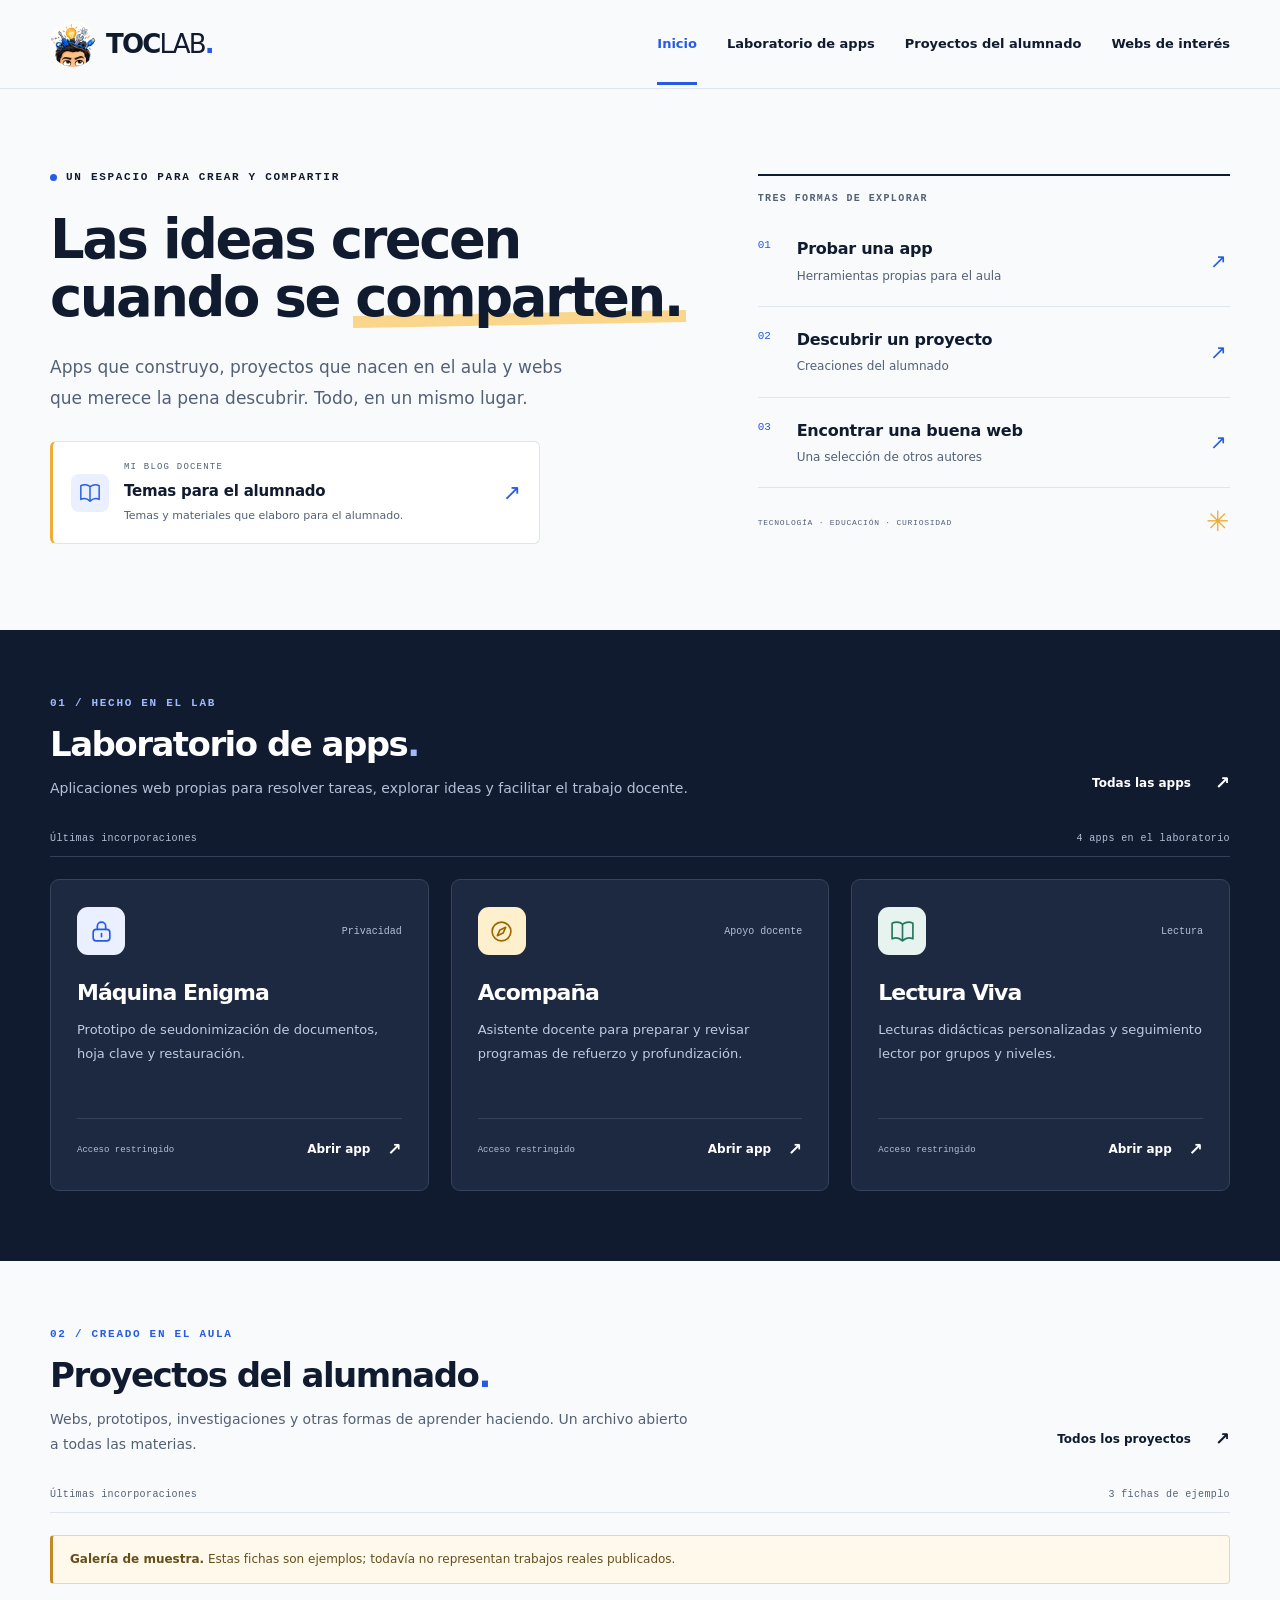
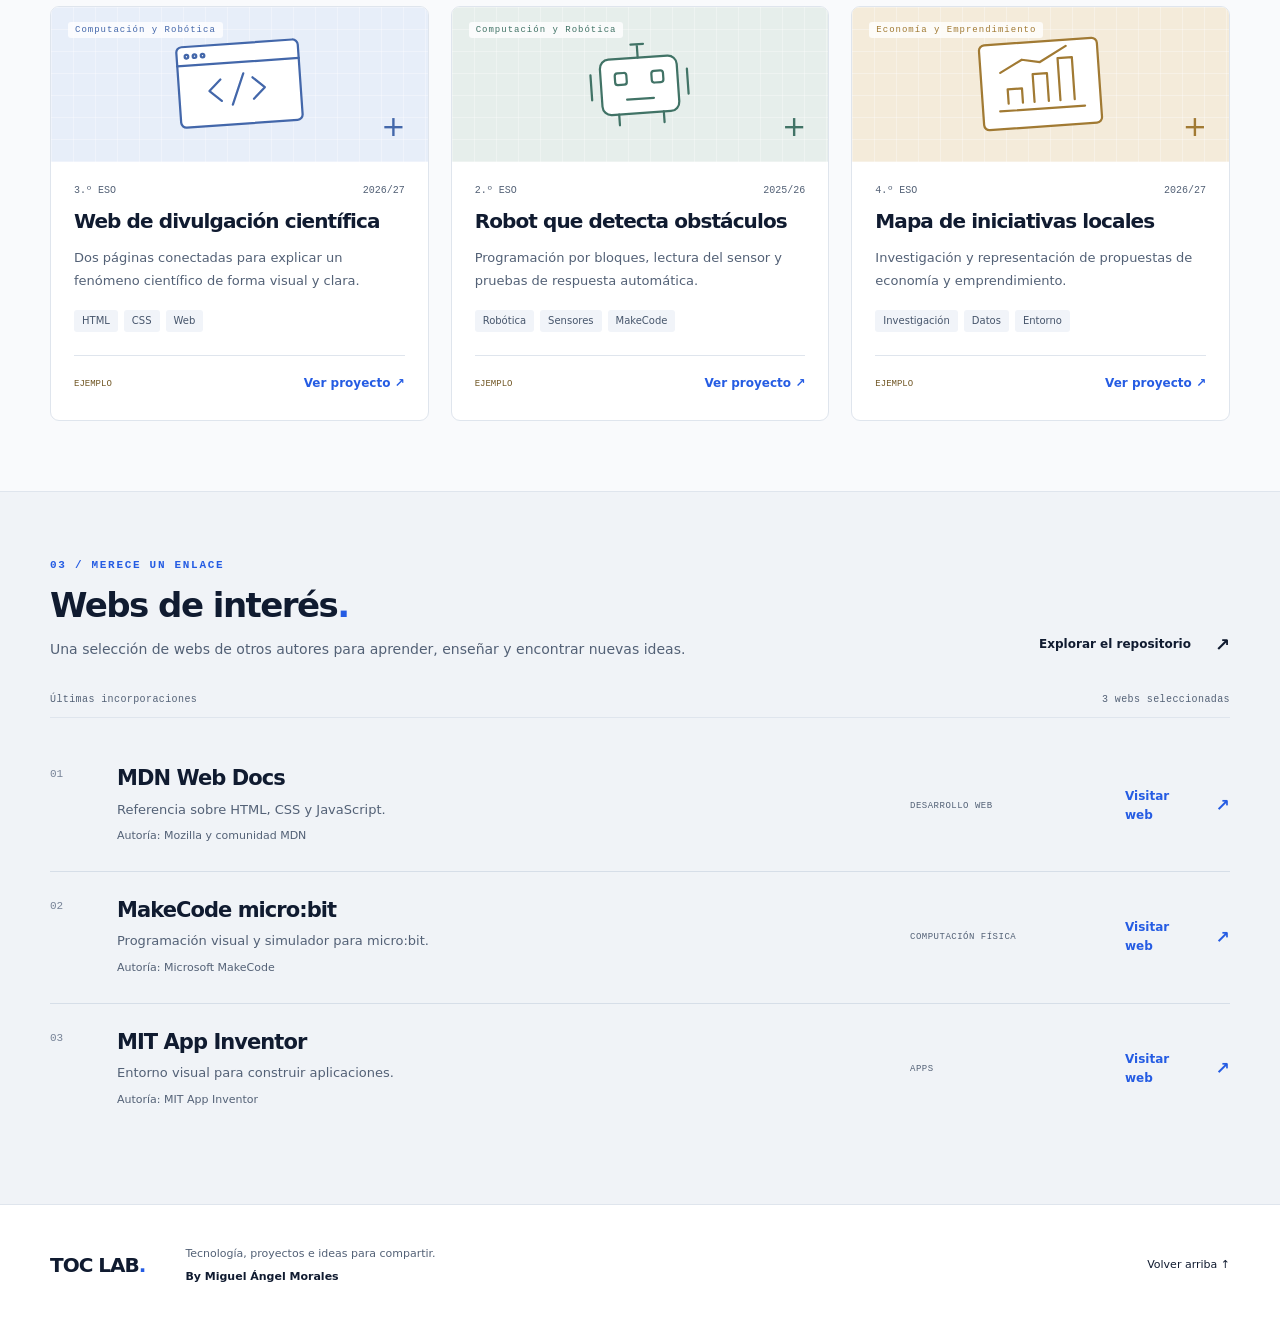
==== commit d6bf6577: "Publica la nueva portada con tres áreas, blog y firma de autor" ====
--- a/index.html
+++ b/index.html
@@ -1,110 +1,9 @@
 <!doctype html>
-<html lang="es">
-<head>
-  <meta charset="utf-8">
-  <meta name="viewport" content="width=device-width, initial-scale=1">
-  <meta name="color-scheme" content="light">
-  <meta name="theme-color" content="#0F172A">
-  <meta name="description" content="TOC LAB: proyectos tecnológicos, recursos educativos y experiencias de aprendizaje para explorar, crear y compartir.">
-  <link rel="icon" type="image/png" sizes="48x48" href="assets/favicon-48.png">
-  <link rel="apple-touch-icon" sizes="192x192" href="assets/favicon-192.png">
-  <title>TOC LAB | Tecnología, proyectos e ideas</title>
-  <link rel="stylesheet" href="css/styles.css">
-  <script defer src="js/data.js"></script>
-  <script defer src="js/app.js"></script>
-</head>
-<body>
-  <a href="#contenido" class="skip-link">Saltar al contenido</a>
-  <div id="demoNotice" class="demo-notice" hidden><span class="demo-blip" aria-hidden="true"></span><strong>Plantilla de muestra.</strong> Los proyectos son ejemplos editables, no trabajos publicados de alumnado.</div>
-  <header class="site-header" id="inicio">
-    <div class="container header-inner">
-      <a class="brand" href="#inicio" aria-label="TOC LAB, volver al inicio">
-        <img src="assets/logo-icono.png" alt="" class="brand-logo" width="56" height="56">
-        <span class="brand-name">TOC<span class="brand-name-accent">LAB</span></span>
-      </a>
-      <button class="menu-toggle" id="menuToggle" aria-controls="mainNav" aria-expanded="false" aria-label="Abrir menú"><span></span><span></span><span></span></button>
-      <nav class="main-nav" id="mainNav" aria-label="Navegación principal">
-        <a href="#archivo">Archivo</a>
-        <a href="#laboratorio">Laboratorio</a>
-        <a href="#recursos">Recursos</a>
-        <a href="#acerca">El espacio</a>
-      </nav>
-      <a href="#archivo" class="header-cta">Ver proyectos <span aria-hidden="true">↗</span></a>
-    </div>
-  </header>
-
-  <main id="contenido">
-    <section class="hero container" aria-labelledby="heroTitle">
-      <div class="hero-copy">
-        <div class="eyebrow"><span class="led" aria-hidden="true"></span> TECNOLOGÍA · PROYECTOS · IDEAS</div>
-        <h1 id="heroTitle">Ideas que salen <span class="underline-word">del aula<span class="pixel-stop" aria-hidden="true">.</span></span></h1>
-        <p class="hero-lede">Un espacio para guardar lo que merece continuar: <strong>proyectos del alumnado, experiencias docentes y recursos</strong> que convierten las ideas en algo tangible.</p>
-        <div class="hero-actions">
-          <a href="#archivo" class="button button-primary">Explorar proyectos <span aria-hidden="true">→</span></a>
-          <button type="button" class="button button-secondary" data-jump-kind="docente">Ir al laboratorio <span aria-hidden="true">↗</span></button>
-        </div>
-        <div class="hero-meta"><span class="tiny-squares" aria-hidden="true">▪ ▪ ▪</span> <span>Aprender · Construir · Compartir</span></div>
-      </div>
-      <div class="hero-stage" role="group" aria-label="Ventana ilustrada de un proyecto tecnológico">
-        <div class="floating-label top-label">NO ES SOLO TEORÍA <span aria-hidden="true">✳</span></div>
-        <div class="terminal-window">
-          <div class="terminal-header"><div class="window-dots" aria-hidden="true"><i></i><i></i><i></i></div><span>proyecto_nuevo.html</span><span class="terminal-more">×</span></div>
-          <div class="terminal-canvas">
-            <div class="grid-back" aria-hidden="true"></div>
-            <svg class="pixel-robot" viewBox="0 0 32 32" role="img" aria-label="Robot de píxeles">
-              <rect x="14" y="1" width="4" height="4" fill="#0F172A"/><rect x="15" y="0" width="2" height="2" fill="#F59E0B"/>
-              <rect x="13" y="5" width="6" height="3" fill="#0F172A"/><rect x="6" y="8" width="20" height="17" fill="#0F172A"/>
-              <rect x="8" y="10" width="16" height="13" fill="#3B82F6"/><rect x="3" y="13" width="3" height="7" fill="#0F172A"/><rect x="26" y="13" width="3" height="7" fill="#0F172A"/>
-              <rect x="11" y="14" width="4" height="4" fill="#0F172A"/><rect x="18" y="14" width="4" height="4" fill="#0F172A"/>
-              <rect x="13" y="20" width="7" height="2" fill="#0F172A"/><rect x="10" y="25" width="12" height="5" fill="#0F172A"/><rect x="12" y="25" width="8" height="3" fill="#F59E0B"/>
-              <rect x="8" y="27" width="3" height="4" fill="#0F172A"/><rect x="21" y="27" width="3" height="4" fill="#0F172A"/>
-            </svg>
-            <span class="pixel-spark spark-one" aria-hidden="true">✦</span><span class="pixel-spark spark-two" aria-hidden="true">✳</span>
-            <div class="floating-code"><span class="code-purple">&lt;idea&gt;</span><br>&nbsp;&nbsp;aprender();<br><span class="code-purple">&lt;/idea&gt;</span></div>
-          </div>
-          <div class="terminal-footer"><span><i class="status-dot" aria-hidden="true"></i> sistema en marcha</span><span>01 / ∞</span></div>
-        </div>
-        <div class="floating-label bottom-label">BUILD / LEARN / REPEAT <span aria-hidden="true">▣</span></div>
-      </div>
-    </section>
-
-    <section class="intro-strip container" aria-label="Áreas del sitio">
-      <div class="intro-tile"><span class="tile-index">01 / EXPLORAR</span><strong>Proyectos del alumnado</strong><span>Un archivo por curso y materia.</span></div>
-      <div class="intro-tile"><span class="tile-index">02 / CREAR</span><strong>Laboratorio docente</strong><span>Ideas, prototipos y experiencias.</span></div>
-      <div class="intro-tile"><span class="tile-index">03 / COMPARTIR</span><strong>Recursos útiles</strong><span>Herramientas para seguir construyendo.</span></div>
-    </section>
-
-    <section class="projects-section" id="archivo" aria-labelledby="archiveTitle">
-      <div class="container">
-        <div class="section-heading"><div><span class="section-kicker">// 001 · EXPLORA</span><h2 id="archiveTitle">Archivo de proyectos<span class="accent-dot">.</span></h2><p>Trabajos que documentan procesos, no solo resultados.</p></div><div class="section-side-note"><span class="pixel-mark" aria-hidden="true">▦</span><span><strong id="countTotal">0</strong><small>fichas de muestra</small></span></div></div>
-        <div class="filter-panel">
-          <div class="filter-top">
-            <div class="segmented" role="group" aria-label="Tipo de proyecto">
-              <button type="button" class="segment is-active" data-kind="todos" aria-pressed="true">Todos</button>
-              <button type="button" class="segment" data-kind="alumnado" aria-pressed="false">Del alumnado</button>
-              <button type="button" class="segment" data-kind="docente" aria-pressed="false">Laboratorio</button>
-            </div>
-            <label class="searchbox"><span class="search-icon" aria-hidden="true">⌕</span><span class="sr-only">Buscar proyectos</span><input id="searchInput" type="search" placeholder="Buscar por título, tema..." autocomplete="off"></label>
-          </div>
-          <div class="filter-bottom"><div class="select-group"><label for="yearSelect">Año académico</label><select id="yearSelect"><option value="todos">Todos los años</option></select></div><div class="select-group"><label for="courseSelect">Nivel / curso</label><select id="courseSelect"><option value="todos">Todos los niveles</option></select></div><div class="select-group"><label for="subjectSelect">Materia</label><select id="subjectSelect"><option value="todas">Todas las materias</option></select></div><div class="filter-result" id="resultCount" role="status" aria-live="polite"></div><button id="resetFilters" type="button" class="reset-button">Limpiar filtros ↺</button></div>
-        </div>
-        <div class="project-grid" id="projectGrid"></div>
-        <div class="empty-state" id="emptyState" hidden><span aria-hidden="true">▧</span><h3>No hay resultados con esos filtros</h3><p>Prueba con otra búsqueda o elimina los filtros.</p><button class="button button-secondary" id="emptyReset" type="button">Mostrar todo</button></div>
-      </div>
-    </section>
-
-    <section class="laboratory-section container" id="laboratorio" aria-labelledby="labTitle">
-      <div class="lab-statement"><span class="section-kicker">// 002 · EXPERIMENTA</span><h2 id="labTitle">El laboratorio<span class="accent-dot">.</span></h2><p>Una zona para reunir <strong>proyectos docentes, materiales propios y pequeños experimentos</strong>. Porque muchas buenas ideas empiezan como un primer prototipo.</p><button class="text-link" type="button" data-jump-kind="docente">Ver proyectos del laboratorio <span aria-hidden="true">↗</span></button></div>
-      <div class="lab-panel"><div class="lab-panel-top"><span>NOTAS_DEL_LAB.TXT</span><span class="lab-blink" aria-hidden="true">■</span></div><div class="lab-content"><p><span>01.</span> Hacerlo comprensible.</p><p><span>02.</span> Probarlo en el aula.</p><p><span>03.</span> Mejorarlo con evidencias.</p><div class="lab-graphic" aria-hidden="true"><span>✳</span><span>+</span><span>▦</span></div></div></div>
-    </section>
-
-    <section class="resources-section" id="recursos" aria-labelledby="resourcesTitle"><div class="container"><div class="section-heading"><div><span class="section-kicker">// 003 · CONTINÚA</span><h2 id="resourcesTitle">Caja de herramientas<span class="accent-dot">.</span></h2><p>Recursos abiertos de referencia para pasar de la idea al proyecto.</p></div></div><div id="resourcesGrid" class="resources-grid"></div></div></section>
-
-    <section class="about-section container" id="acerca" aria-labelledby="aboutTitle"><div class="about-stamp" aria-hidden="true"><span>{</span> <span>+</span> <span>}</span></div><div><span class="section-kicker">// 004 · PROPÓSITO</span><h2 id="aboutTitle">Aprender creando.<br><em>Compartir aprendiendo.</em></h2><p>Este espacio reúne proyectos, recursos y experiencias que conectan la tecnología con problemas reales. Está pensado para crecer con cada curso, sin depender de un centro, una plataforma cerrada o una herramienta concreta.</p></div></section>
-  </main>
-
-  <footer class="footer"><div class="container footer-inner"><a href="#inicio" class="footer-brand">TOC <span>LAB</span></a><span>Una bitácora de proyectos y aprendizaje.</span><a href="#inicio" class="back-top">Volver arriba ↑</a></div></footer>
-
-  <dialog id="projectDialog" class="project-dialog" aria-labelledby="dialogTitle"><div class="dialog-inner"><button class="dialog-close" type="button" id="dialogClose" aria-label="Cerrar ficha">×</button><span class="dialog-kicker" id="dialogType"></span><h2 id="dialogTitle"></h2><p id="dialogSummary" class="dialog-summary"></p><div class="dialog-meta" id="dialogMeta"></div><h3>Sobre el proyecto</h3><p id="dialogDescription"></p><div id="dialogTags" class="tag-list"></div><div id="dialogLinks" class="dialog-links"></div></div></dialog>
-</body>
-</html>
+<html lang="es"><head><meta charset="utf-8"><meta name="viewport" content="width=device-width, initial-scale=1"><meta name="color-scheme" content="light"><meta name="theme-color" content="#101b30"><meta name="description" content="Apps propias, proyectos del alumnado y una selección de webs de otros autores."><title>TOC LAB | Apps, proyectos y webs de interés</title><link rel="icon" href="assets/favicon-48.png" type="image/png"><link rel="apple-touch-icon" href="assets/favicon-192.png"><link rel="stylesheet" href="css/styles.css"><script defer src="js/data.js"></script><script defer src="js/app.js"></script></head><body data-page="home"><a class="skip-link" href="#contenido">Saltar al contenido</a>
+<header class="site-header"><div class="container header-inner">
+<a class="brand" href="index.html" aria-label="TOC LAB, inicio"><img src="assets/logo-icono.png" width="46" height="46" alt=""><span>TOC<span class="brand-lab">LAB<span class="brand-dot">.</span></span></span></a>
+<button id="menuToggle" class="menu-toggle" type="button" aria-expanded="false" aria-controls="mainNav">Menú <span aria-hidden="true">☰</span></button>
+<nav id="mainNav" aria-label="Navegación principal"><a href="index.html" aria-current="page">Inicio</a><a href="laboratorio.html">Laboratorio de apps</a><a href="proyectos.html">Proyectos del alumnado</a><a href="webs.html">Webs de interés</a></nav></div></header><main id="contenido"><section class="hero container"><div class="hero-main"><p class="eyebrow"><span class="status-light"></span> UN ESPACIO PARA CREAR Y COMPARTIR</p><h1>Las ideas crecen<br>cuando se <span>comparten.</span></h1><p class="hero-lede">Apps que construyo, proyectos que nacen en el aula y webs que merece la pena descubrir. Todo, en un mismo lugar.</p><a class="blog-callout" href="https://blogsaverroes.juntadeandalucia.es/tecnologocompulsivo/" target="_blank" rel="noopener noreferrer" aria-label="Visitar mi blog docente: temas para el alumnado (se abre en otra pestaña)"><span class="blog-symbol" aria-hidden="true"><svg viewBox="0 0 24 24" fill="none" stroke="currentColor" stroke-width="1.6" stroke-linecap="round" stroke-linejoin="round"><path d="M12 5v16M12 5C9 2 4 3 2 4v15c4-2 7-1 10 2 3-3 6-4 10-2V4c-4-2-7-1-10 1Z"/></svg></span><span class="blog-copy"><span class="blog-kicker">MI BLOG DOCENTE</span><strong>Temas para el alumnado</strong><span class="blog-description">Temas y materiales que elaboro para el alumnado.</span></span><span class="blog-arrow" aria-hidden="true">↗</span></a></div><aside class="hero-index" aria-label="Explora TOC LAB"><p class="index-label">TRES FORMAS DE EXPLORAR</p><a href="laboratorio.html"><span class="index-number">01</span><span><strong>Probar una app</strong><small>Herramientas propias para el aula</small></span><span aria-hidden="true">↗</span></a><a href="proyectos.html"><span class="index-number">02</span><span><strong>Descubrir un proyecto</strong><small>Creaciones del alumnado</small></span><span aria-hidden="true">↗</span></a><a href="webs.html"><span class="index-number">03</span><span><strong>Encontrar una buena web</strong><small>Una selección de otros autores</small></span><span aria-hidden="true">↗</span></a><div class="index-foot"><span>TECNOLOGÍA · EDUCACIÓN · CURIOSIDAD</span><span aria-hidden="true">✳</span></div></aside></section>
+<section class="catalog-section lab-section" id="laboratorio"><div class="container"><div class="section-head"><div><p class="eyebrow">01 / HECHO EN EL LAB</p><h2>Laboratorio de apps<span>.</span></h2><p>Aplicaciones web propias para resolver tareas, explorar ideas y facilitar el trabajo docente.</p></div><a class="text-link" href="laboratorio.html">Todas las apps <span aria-hidden="true">↗</span></a></div><div class="section-caption"><span>Últimas incorporaciones</span><span id="appsCount"></span></div><div id="latestApps" class="app-grid"></div></div></section>
+<section class="catalog-section container" id="alumnado"><div class="section-head"><div><p class="eyebrow">02 / CREADO EN EL AULA</p><h2>Proyectos del alumnado<span>.</span></h2><p>Webs, prototipos, investigaciones y otras formas de aprender haciendo. Un archivo abierto a todas las materias.</p></div><a class="text-link" href="proyectos.html">Todos los proyectos <span aria-hidden="true">↗</span></a></div><div class="section-caption"><span>Últimas incorporaciones</span><span id="projectsCount"></span></div><p class="notice" id="demoNotice" hidden><strong>Galería de muestra.</strong> Estas fichas son ejemplos; todavía no representan trabajos reales publicados.</p><div id="latestProjects" class="project-grid"></div></section>
+<section class="catalog-section web-section" id="webs"><div class="container"><div class="section-head"><div><p class="eyebrow">03 / MERECE UN ENLACE</p><h2>Webs de interés<span>.</span></h2><p>Una selección de webs de otros autores para aprender, enseñar y encontrar nuevas ideas.</p></div><a class="text-link" href="webs.html">Explorar el repositorio <span aria-hidden="true">↗</span></a></div><div class="section-caption"><span>Últimas incorporaciones</span><span id="websCount"></span></div><div id="latestWebs" class="web-list"></div></div></section><noscript><div class="container notice">Activa JavaScript para ver los catálogos y usar los filtros.</div></noscript></main><footer class="site-footer"><div class="container footer-inner"><a class="footer-brand" href="index.html">TOC LAB<span>.</span></a><p><span>Tecnología, proyectos e ideas para compartir.</span><a class="footer-credit" href="https://blogsaverroes.juntadeandalucia.es/tecnologocompulsivo/" target="_blank" rel="noopener noreferrer" aria-label="By Miguel Ángel Morales · visitar mi blog (se abre en otra pestaña)">By Miguel Ángel Morales</a></p><a href="#contenido">Volver arriba ↑</a></div></footer><dialog id="projectDialog" aria-labelledby="dialogTitle"><div class="dialog-inner"><button class="dialog-close" id="dialogClose" aria-label="Cerrar ficha" type="button">×</button><p class="eyebrow">PROYECTOS DEL ALUMNADO</p><h2 id="dialogTitle"></h2><div id="dialogMeta" class="tags"></div><p id="dialogDescription"></p><div id="dialogTags" class="tags"></div><div id="dialogLinks" class="dialog-links"></div></div></dialog></body></html>
--- a/css/styles.css
+++ b/css/styles.css
@@ -1,1811 +1,1361 @@
-/* TOC LAB · Identidad visual 2026
-   CSS independiente: conserva las clases del proyecto original.
-   Paleta principal: carbón, azul eléctrico, ámbar y neutros.
-*/
-
+/* TOC LAB · Paleta original: carbón, azul y ámbar. */
 :root {
-  /* Marca */
-  --toc-carbon: #0F172A;
-  --toc-navy: #1E293B;
-  --toc-blue: #2563EB;
-  --toc-blue-light: #3B82F6;
-  --toc-blue-dark: #1D4ED8;
-  --toc-amber: #F59E0B;
-  --toc-yellow: #FCD34D;
-  /* Superficies y semántica */
-  --toc-background: #F8FAFC;
-  --toc-white: #FFFFFF;
-  --toc-border: #E2E8F0;
-  --toc-border-strong: #CBD5E1;
-  --toc-muted: #475569;
-  --toc-muted-soft: #64748B;
-  --toc-blue-soft: #DBEAFE;
-  --toc-blue-pale: #EFF6FF;
-  --toc-indigo-soft: #E0E7FF;
-  --toc-amber-soft: #FEF3C7;
-  --toc-yellow-soft: #FEF9C3;
-  /* Sistema */
-  --shadow: 5px 5px 0 var(--toc-carbon);
-  --radius: 13px;
-  --mono: ui-monospace, SFMono-Regular, Menlo, Monaco, Consolas, 'Liberation Mono', monospace;
-  --sans: Inter, ui-sans-serif, system-ui, -apple-system, BlinkMacSystemFont, 'Segoe UI', sans-serif;
+  --ink:#101b30;
+  --muted:#536176;
+  --blue:#255ce3;
+  --amber:#edae38;
+  --paper:#f9fafc;
+  --line:#dfe5ed;
+  --sans:Inter,ui-sans-serif,system-ui,-apple-system,BlinkMacSystemFont,'Segoe UI',sans-serif;
+  --mono:ui-monospace,SFMono-Regular,Consolas,monospace
 }
 
 * {
-  box-sizing: border-box;
+  box-sizing:border-box
+}
+html {
+  scroll-behavior:smooth;
+  scroll-padding-top:100px
+}
+body {
+  margin:0;
+  background:var(--paper);
+  color:var(--ink);
+  font:16px/1.6 var(--sans);
+  -webkit-font-smoothing:antialiased
+}
+a {
+  color:inherit;
+  text-decoration:none
+}
+button,input,select {
+  font:inherit
+}
+button,a,input,select {
+  -webkit-tap-highlight-color:transparent
+}
+button {
+  cursor:pointer
+}
+img,svg {
+  max-width:100%
+}
+button:focus-visible,a:focus-visible,input:focus-visible,select:focus-visible {
+  outline:3px solid var(--blue);
+  outline-offset:4px
+}
+h1,h2,h3,p {
+  margin:0
+}
+h1,h2,h3 {
+  line-height:1.12;
+  letter-spacing:-.045em
+}
+button {
+  color:inherit
+}
+select {
+  color:var(--ink)
+}
+[hidden] {
+  display:none!important
+}
+.container {
+  width:min(1180px,calc(100% - 80px));
+  margin-inline:auto
+}
+.sr-only {
+  position:absolute;
+  width:1px;
+  height:1px;
+  padding:0;
+  overflow:hidden;
+  clip:rect(0,0,0,0);
+  white-space:nowrap
+}
+.skip-link {
+  position:fixed;
+  z-index:100;
+  top:-80px;
+  left:20px;
+  background:var(--ink);
+  color:white;
+  padding:12px 20px
+}
+.skip-link:focus {
+  top:12px
+}
+.site-header {
+  position:sticky;
+  top:0;
+  z-index:20;
+  background:rgba(249,250,252,.97);
+  border-bottom:1px solid var(--line)
+}
+.header-inner {
+  min-height:88px;
+  display:flex;
+  align-items:center;
+  justify-content:space-between;
+  gap:30px
+}
+.brand {
+  display:flex;
+  align-items:center;
+  gap:10px;
+  flex-shrink:0;
+  font-size:26px;
+  font-weight:850;
+  letter-spacing:-1.8px;
+  line-height:1
+}
+.brand img {
+  object-fit:contain;
+  border-radius:50%;
+  background:white
+}
+.brand-lab {
+  font-weight:450
+}
+.brand-dot {
+  color:var(--blue);
+  font-weight:900
+}
+nav {
+  display:flex;
+  align-items:center;
+  gap:30px
+}
+nav a {
+  font-size:13px;
+  font-weight:650;
+  padding:31px 0 28px;
+  border-bottom:3px solid transparent
+}
+nav a:hover {
+  color:var(--blue)
+}
+nav a[aria-current] {
+  border-color:var(--blue);
+  color:var(--blue)
+}
+.menu-toggle {
+  display:none;
+  background:none;
+  border:1px solid var(--line);
+  border-radius:5px;
+  padding:8px 12px
+}
+.eyebrow {
+  font:600 11px/1.6 var(--mono);
+  letter-spacing:1.7px
+}
+.hero {
+  display:grid;
+  grid-template-columns:1.35fr 1fr;
+  gap:70px;
+  align-items:center;
+  padding-block:80px 86px
+}
+.hero .eyebrow {
+  display:flex;
+  align-items:center;
+  gap:9px
+}
+.status-light {
+  display:inline-block;
+  width:7px;
+  height:7px;
+  border-radius:50%;
+  background:var(--blue)
+}
+.hero h1 {
+  font-size:clamp(39px,4.25vw,60px);
+  font-weight:760;
+  line-height:1.08;
+  margin:24px 0
+}
+.hero h1>span {
+  position:relative;
+  display:inline-block;
+  isolation:isolate
+}
+.hero h1>span:after {
+  content:'';
+  position:absolute;
+  z-index:-1;
+  bottom:3px;
+  left:-2px;
+  right:-4px;
+  height:12px;
+  background:#f9d68b;
+  transform:rotate(-1deg)
+}
+.hero-lede {
+  font-size:17px;
+  line-height:1.8;
+  max-width:530px;
+  color:var(--muted);
+  margin-bottom:28px
+}
+.button {
+  display:inline-flex;
+  align-items:center;
+  justify-content:center;
+  gap:32px;
+  padding:13px 20px;
+  font-size:13px;
+  font-weight:650;
+  border:1px solid transparent;
+  border-radius:5px;
+  transition:background .15s,transform .15s
+}
+.button:hover {
+  transform:translateY(-2px)
+}
+.primary {
+  color:white;
+  background:var(--blue)
+}
+.primary:hover {
+  background:#194ccb
+}
+.secondary {
+  background:white;
+  border-color:var(--line)
+}
+.hero-index {
+  border-top:2px solid var(--ink);
+  padding-top:17px
+}
+.index-label {
+  font:600 10px var(--mono);
+  letter-spacing:1.4px;
+  color:var(--muted);
+  margin-bottom:12px
+}
+.hero-index>a {
+  display:grid;
+  grid-template-columns:27px 1fr 20px;
+  align-items:center;
+  gap:12px;
+  padding:20px 0;
+  border-bottom:1px solid var(--line)
+}
+.index-number {
+  font:11px var(--mono);
+  color:var(--blue);
+  align-self:start;
+  margin-top:3px
+}
+.hero-index strong {
+  display:block;
+  font-size:16px;
+  font-weight:650;
+  letter-spacing:-.25px
+}
+.hero-index small {
+  display:block;
+  font-size:12px;
+  color:var(--muted);
+  margin-top:5px
+}
+.hero-index>a:hover strong {
+  color:var(--blue)
+}
+.hero-index>a>span:last-child {
+  color:var(--blue);
+  font-size:20px
+}
+.index-foot {
+  display:flex;
+  align-items:center;
+  justify-content:space-between;
+  padding-top:17px;
+  font:8px var(--mono);
+  letter-spacing:.75px;
+  color:var(--muted)
+}
+.index-foot>span:last-child {
+  font-size:28px;
+  color:var(--amber)
+}
+.catalog-section {
+  padding-block:65px 70px
+}
+.section-head {
+  display:flex;
+  align-items:flex-end;
+  justify-content:space-between;
+  gap:30px
+}
+.section-head .eyebrow {
+  color:var(--blue);
+  margin-bottom:12px
+}
+.section-head h2 {
+  font-size:34px;
+  font-weight:730
+}
+.section-head h2>span {
+  color:var(--blue)
+}
+.section-head p:last-child {
+  color:var(--muted);
+  max-width:650px;
+  margin-top:13px;
+  font-size:14px;
+  line-height:1.8
+}
+.text-link {
+  display:inline-flex;
+  align-items:center;
+  gap:24px;
+  font-size:12px;
+  font-weight:650;
+  white-space:nowrap;
+  padding-bottom:3px
+}
+.text-link:hover {
+  text-decoration:underline;
+  text-underline-offset:5px
+}
+.text-link>span {
+  font-size:18px
+}
+.section-caption {
+  display:flex;
+  align-items:center;
+  justify-content:space-between;
+  border-bottom:1px solid var(--line);
+  padding-bottom:12px;
+  margin:32px 0 22px;
+  font:10px var(--mono);
+  letter-spacing:.4px;
+  color:var(--muted)
+}
+.app-grid,.project-grid {
+  display:grid;
+  grid-template-columns:repeat(3,minmax(0,1fr));
+  gap:22px
+}
+.lab-section {
+  background:var(--ink);
+  color:white
+}
+.lab-section .eyebrow,.lab-section .section-head h2>span {
+  color:#9fbaff
+}
+.lab-section .section-head p:last-child,.lab-section .section-caption {
+  color:#b3c0d5
+}
+.lab-section .section-caption {
+  border-color:#344057
+}
+.app-card {
+  background:#fff;
+  border:1px solid var(--line);
+  border-radius:9px;
+  padding:27px 26px;
+  display:flex;
+  flex-direction:column;
+  min-height:312px;
+  transition:transform .2s,box-shadow .2s
+}
+.lab-section .app-card {
+  background:#1c2940;
+  border-color:#35435c
+}
+.app-card:hover {
+  transform:translateY(-4px);
+  box-shadow:0 12px 30px #101b3010
+}
+.app-card-top {
+  display:flex;
+  align-items:center;
+  justify-content:space-between;
+  margin-bottom:26px;
+  gap:12px
+}
+.app-icon {
+  width:48px;
+  height:48px;
+  border-radius:11px;
+  background:#eaf0ff;
+  color:var(--blue);
+  display:flex;
+  align-items:center;
+  justify-content:center
+}
+.app-icon svg {
+  width:25px;
+  height:25px
+}
+.app-card:nth-child(3n+2) .app-icon {
+  background:#fef0cd;
+  color:#9a6603
+}
+.app-card:nth-child(3n+3) .app-icon {
+  background:#e6f3ef;
+  color:#24765e
+}
+.app-category {
+  font:10px var(--mono);
+  color:var(--muted)
+}
+.lab-section .app-category {
+  color:#b3c0d5
+}
+.app-card h3 {
+  font-size:22px;
+  font-weight:680;
+  margin-bottom:12px
+}
+.app-card>p {
+  font-size:13px;
+  line-height:1.85;
+  color:var(--muted);
+  margin-bottom:26px;
+  flex:1
+}
+.lab-section .app-card>p {
+  color:#bfcbde
+}
+.app-card-bottom {
+  border-top:1px solid var(--line);
+  padding-top:17px;
+  display:flex;
+  justify-content:space-between;
+  align-items:center;
+  gap:10px
+}
+.lab-section .app-card-bottom {
+  border-color:#35435c
+}
+.access {
+  font:9px var(--mono);
+  color:var(--muted)
+}
+.lab-section .access {
+  color:#b3c0d5
+}
+.card-link {
+  font-size:12px;
+  font-weight:650;
+  display:inline-flex;
+  gap:17px;
+  align-items:center
+}
+.card-link:hover {
+  text-decoration:underline;
+  text-underline-offset:4px
+}
+.lab-section .card-link {
+  color:white
+}
+.card-link span {
+  font-size:17px
+}
+.notice {
+  padding:13px 17px;
+  border:1px solid #e6d8b4;
+  border-left:3px solid #c28a20;
+  background:#fff9eb;
+  border-radius:4px;
+  font-size:12px;
+  line-height:1.7;
+  color:#65501c;
+  margin:0 0 22px
+}
+.notice strong {
+  font-weight:700
+}
+.project-card {
+  background:white;
+  border:1px solid var(--line);
+  border-radius:9px;
+  overflow:hidden;
+  display:flex;
+  flex-direction:column;
+  transition:transform .2s,box-shadow .2s
+}
+.project-card:hover {
+  transform:translateY(-4px);
+  box-shadow:0 12px 25px #101b3009
+}
+.project-art {
+  height:155px;
+  position:relative;
+  display:flex;
+  align-items:center;
+  justify-content:center;
+  overflow:hidden;
+  background:#e7eef9;
+  color:#4367aa
+}
+.project-art[data-icon="robot"] {
+  background:#e6eeeb;
+  color:#417366
+}
+.project-art[data-icon="chart"] {
+  background:#f4ebda;
+  color:#a17a33
+}
+.project-art:before {
+  content:'';
+  position:absolute;
+  inset:0;
+  background-image:linear-gradient(#ffffff50 1px,transparent 1px),linear-gradient(90deg,#ffffff50 1px,transparent 1px);
+  background-size:22px 22px
+}
+.project-art>svg {
+  position:relative;
+  width:145px;
+  height:104px;
+  transform:rotate(-4deg)
+}
+.project-art .art-label {
+  position:absolute;
+  left:17px;
+  top:15px;
+  font:9px var(--mono);
+  letter-spacing:1px;
+  background:#ffffffcb;
+  padding:3px 7px;
+  border-radius:3px
+}
+.project-art .art-cross {
+  position:absolute;
+  right:22px;
+  bottom:12px;
+  font-size:29px;
+  font-weight:300
+}
+.project-body {
+  padding:23px;
+  display:flex;
+  flex-direction:column;
+  flex:1
+}
+.project-meta {
+  display:flex;
+  align-items:center;
+  justify-content:space-between;
+  font:10px var(--mono);
+  color:var(--muted);
+  gap:8px;
+  margin-bottom:13px
+}
+.project-body h3 {
+  font-size:20px;
+  font-weight:680;
+  line-height:1.25;
+  margin-bottom:12px
+}
+.project-body>p {
+  font-size:13px;
+  line-height:1.8;
+  color:var(--muted);
+  margin-bottom:18px;
+  flex:1
+}
+.tags {
+  display:flex;
+  flex-wrap:wrap;
+  gap:6px
+}
+.tag {
+  display:inline-block;
+  font-size:10px;
+  padding:3px 8px;
+  background:#f1f4f9;
+  color:#46556b;
+  border-radius:3px
+}
+.project-bottom {
+  display:flex;
+  align-items:center;
+  justify-content:space-between;
+  border-top:1px solid var(--line);
+  margin-top:23px;
+  padding-top:15px;
+  gap:10px
+}
+.sample-label {
+  font:9px var(--mono);
+  color:#705624
+}
+.detail-button {
+  border:0;
+  padding:3px 0;
+  background:none;
+  color:var(--blue);
+  font-size:12px;
+  font-weight:650
+}
+.detail-button:hover {
+  text-decoration:underline;
+  text-underline-offset:4px
+}
+.web-section {
+  background:#f0f3f7;
+  border-block:1px solid var(--line)
+}
+.web-row {
+  display:grid;
+  grid-template-columns:42px minmax(0,1fr) 190px 105px;
+  gap:25px;
+  align-items:center;
+  padding:26px 0;
+  border-bottom:1px solid #d6dee8
+}
+.web-row:last-child {
+  border-bottom:0
+}
+.web-number {
+  align-self:start;
+  padding-top:2px;
+  font:11px var(--mono);
+  color:#778397
+}
+.web-row h3 {
+  font-size:21px;
+  font-weight:670;
+  line-height:1.2
+}
+.web-row p {
+  font-size:13px;
+  color:var(--muted);
+  margin-top:8px
+}
+.web-author {
+  display:block;
+  font-size:11px;
+  color:var(--muted);
+  margin-top:7px
+}
+.web-category {
+  font:9px/1.6 var(--mono);
+  letter-spacing:.5px;
+  color:var(--muted)
+}
+.web-row .card-link {
+  justify-self:end;
+  color:var(--blue)
+}
+.site-footer {
+  background:white
+}
+.footer-inner {
+  display:flex;
+  align-items:center;
+  gap:40px;
+  min-height:120px
+}
+.footer-brand {
+  font-size:20px;
+  font-weight:800;
+  letter-spacing:-1px;
+  white-space:nowrap
+}
+.footer-brand span {
+  color:var(--blue)
+}
+.footer-inner p {
+  font-size:11px;
+  color:var(--muted);
+  flex:1
+}
+.footer-inner>a:last-child {
+  font-size:11px
+}
+.page-hero {
+  padding-top:35px;
+  padding-bottom:45px
+}
+.breadcrumb {
+  display:flex;
+  align-items:center;
+  gap:12px;
+  font-size:11px;
+  color:var(--muted);
+  margin-bottom:43px
+}
+.breadcrumb a:hover {
+  color:var(--blue)
+}
+.page-hero .eyebrow {
+  color:var(--blue);
+  margin-bottom:17px
+}
+.page-hero h1 {
+  font-size:clamp(36px,4.4vw,55px);
+  font-weight:740;
+  margin-bottom:22px
+}
+.title-dot {
+  color:var(--blue)
+}
+.page-hero>p:last-child {
+  font-size:16px;
+  line-height:1.85;
+  max-width:770px;
+  color:var(--muted)
+}
+.listing-section {
+  padding-bottom:80px;
+  min-height:42vh
+}
+.catalog-toolbar {
+  display:flex;
+  align-items:center;
+  justify-content:space-between;
+  gap:20px;
+  margin-bottom:25px;
+  padding-block:18px;
+  border-block:1px solid var(--line);
+  font-size:12px;
+  color:var(--muted)
+}
+.search-field {
+  display:flex;
+  align-items:center;
+  gap:10px;
+  border:1px solid #cbd4e0;
+  border-radius:5px;
+  padding:9px 12px;
+  background:white;
+  min-width:260px;
+  color:var(--muted)
+}
+.search-field>span[aria-hidden] {
+  font-size:24px;
+  line-height:1
+}
+.search-field input {
+  border:0;
+  background:transparent;
+  outline:0!important;
+  min-width:0;
+  width:100%;
+  color:var(--ink);
+  font-size:12px;
+  line-height:1.8
+}
+.search-field:focus-within {
+  outline:2px solid var(--blue);
+  outline-offset:2px
+}
+.search-field input::placeholder {
+  color:#617089
+}
+.filter-panel {
+  border:1px solid var(--line);
+  border-radius:8px;
+  padding:25px;
+  background:white;
+  margin-bottom:24px
+}
+.filter-heading {
+  display:flex;
+  align-items:center;
+  justify-content:space-between;
+  gap:20px;
+  margin-bottom:24px
+}
+.filter-heading h2 {
+  font-size:17px;
+  letter-spacing:-.3px
+}
+.filter-heading .search-field {
+  width:380px
+}
+.filter-fields {
+  display:grid;
+  grid-template-columns:1fr 1fr 1fr auto;
+  gap:18px;
+  align-items:end
+}
+.filter-fields label,.web-toolbar>label:first-child {
+  display:flex;
+  flex-direction:column;
+  gap:7px;
+  font-size:11px;
+  font-weight:600
+}
+select {
+  min-width:0;
+  width:100%;
+  border:1px solid #cbd4e0;
+  background:#fbfcfe;
+  border-radius:5px;
+  padding:10px 30px 10px 12px;
+  font-size:12px;
+  min-height:42px
+}
+.reset-button {
+  background:transparent;
+  border:0;
+  padding:11px 8px;
+  font-size:11px;
+  color:var(--muted);
+  text-decoration:underline;
+  text-underline-offset:3px;
+  min-height:42px
+}
+.sort-label {
+  font:10px var(--mono)
+}
+.empty-state {
+  text-align:center;
+  padding:65px 20px;
+  border:1px dashed #b9c7dc;
+  border-radius:8px;
+  color:var(--muted)
+}
+.empty-state h2 {
+  font-size:24px;
+  margin-bottom:12px
+}
+.empty-state>span {
+  display:block;
+  font-size:42px;
+  margin-bottom:12px
+}
+.empty-state p {
+  font-size:14px;
+  margin-bottom:22px
+}
+.empty-state .button {
+  margin-top:12px
+}
+.web-toolbar {
+  display:flex;
+  align-items:flex-end;
+  gap:25px;
+  padding-bottom:24px
+}
+.web-toolbar>label:first-child {
+  width:300px
+}
+.web-toolbar .search-field {
+  margin-left:auto;
+  width:350px
+}
+.listing-section>.web-list {
+  background:white;
+  border:1px solid var(--line);
+  border-radius:8px;
+  padding:0 25px
+}
+dialog {
+  width:min(660px,calc(100% - 32px));
+  border:1px solid var(--line);
+  border-radius:12px;
+  padding:0;
+  color:var(--ink);
+  box-shadow:0 30px 100px #101b3040
+}
+dialog::backdrop {
+  background:#101b30aa;
+  backdrop-filter:blur(3px)
+}
+.dialog-inner {
+  padding:42px;
+  position:relative
+}
+.dialog-close {
+  position:absolute;
+  top:13px;
+  right:16px;
+  border:0;
+  background:#f0f3f7;
+  border-radius:50%;
+  width:34px;
+  height:34px;
+  font-size:25px
+}
+.dialog-inner .eyebrow {
+  color:var(--blue);
+  margin:8px 0 18px
+}
+.dialog-inner h2 {
+  font-size:32px;
+  margin-bottom:20px
+}
+.dialog-inner>p:not(.eyebrow) {
+  font-size:14px;
+  color:var(--muted);
+  line-height:1.9;
+  margin:23px 0
+}
+.dialog-links {
+  display:flex;
+  flex-wrap:wrap;
+  gap:12px;
+  margin-top:26px
+}
+.unpublished {
+  font-size:12px;
+  color:var(--muted);
+  padding:12px;
+  border:1px dashed var(--line);
+  border-radius:4px
 }
 
-html {
-  scroll-behavior: smooth;
-  scroll-padding-top: 100px;
-}
+@media(min-width:1500px) {
+  .hero {
+    padding-block:100px
+  }
+  .hero h1 {
+    font-size:62px
+  }
 
-body {
-  margin: 0;
-  background: var(--toc-background);
-  color: var(--toc-carbon);
-  font: 16px/1.55 var(--sans);
-  -webkit-font-smoothing: antialiased;
 }
 
-a {
-  color: inherit;
-  text-decoration: none;
-}
+@media(max-width:1050px) {
+  .container {
+    width:calc(100% - 48px)
+  }
+  nav {
+    gap:20px
+  }
+  nav a {
+    font-size:12px
+  }
+  .hero {
+    gap:38px;
+    padding-block:60px
+  }
+  .hero h1 {
+    font-size:45px
+  }
+  .app-card {
+    padding:23px 20px
+  }
+  .app-card-top {
+    gap:8px
+  }
+  .app-category {
+    font-size:9px
+  }
+  .web-row {
+    grid-template-columns:28px 1fr 140px 90px;
+    gap:16px
+  }
+  .section-head h2 {
+    font-size:30px
+  }
+  .filter-fields {
+    grid-template-columns:1fr 1fr 1fr
+  }
+  .reset-button {
+    grid-column:3;
+    justify-self:end
+  }
+  .project-body {
+    padding:20px
+  }
 
-button,input,select {
-  font: inherit;
 }
 
-button {
-  cursor: pointer;
-}
+@media(max-width:800px) {
+  .header-inner {
+    min-height:76px
+  }
+  .brand {
+    font-size:24px
+  }
+  .brand img {
+    width:42px;
+    height:42px
+  }
+  .menu-toggle {
+    display:flex;
+    gap:15px;
+    align-items:center;
+    font-size:12px
+  }
+  nav {
+    display:none;
+    position:absolute;
+    top:76px;
+    left:0;
+    right:0;
+    padding:16px 24px;
+    background:var(--paper);
+    border-bottom:1px solid var(--line);
+    box-shadow:0 10px 18px #101b3009
+  }
+  nav.is-open {
+    display:flex;
+    flex-direction:column;
+    align-items:stretch;
+    gap:0
+  }
+  nav a {
+    padding:14px 5px;
+    border-bottom:0;
+    border-left:3px solid transparent
+  }
+  nav a[aria-current] {
+    padding-left:12px
+  }
+  .hero {
+    grid-template-columns:1fr;
+    gap:38px;
+    padding-block:48px 55px
+  }
+  .hero h1 {
+    font-size:clamp(38px,7vw,54px)
+  }
+  .hero-lede {
+    font-size:16px;
+    max-width:600px
+  }
+  .hero-index {
+    max-width:none
+  }
+  .hero-index>a {
+    padding:16px 0
+  }
+  .hero-index strong {
+    font-size:15px
+  }
+  .hero-index small {
+    font-size:12px
+  }
+  .index-foot {
+    font-size:9px
+  }
+  .catalog-section {
+    padding-block:46px 50px
+  }
+  .section-head {
+    align-items:flex-start;
+    flex-direction:column;
+    gap:18px
+  }
+  .section-head h2 {
+    font-size:31px
+  }
+  .section-head p:last-child {
+    font-size:13px
+  }
+  .section-caption {
+    margin-top:25px
+  }
+  .app-grid,.project-grid {
+    grid-template-columns:repeat(2,minmax(0,1fr));
+    gap:18px
+  }
+  .app-card {
+    min-height:290px
+  }
+  .app-grid>.app-card:last-child:nth-child(odd),.project-grid>.project-card:last-child:nth-child(odd) {
+    grid-column:1/-1
+  }
+  .web-row {
+    grid-template-columns:25px minmax(0,1fr) 85px;
+    gap:15px
+  }
+  .web-category {
+    grid-column:2;
+    grid-row:2
+  }
+  .web-row .card-link {
+    grid-column:3;
+    grid-row:1/3
+  }
+  .web-row {
+    row-gap:10px
+  }
+  .web-number {
+    grid-row:1/3
+  }
+  .footer-inner {
+    flex-wrap:wrap;
+    gap:12px 30px;
+    padding-block:30px;
+    min-height:100px
+  }
+  .footer-inner p {
+    flex-basis:60%
+  }
+  .page-hero {
+    padding-top:24px;
+    padding-bottom:32px
+  }
+  .breadcrumb {
+    margin-bottom:32px
+  }
+  .page-hero h1 {
+    font-size:42px
+  }
+  .page-hero>p:last-child {
+    font-size:15px
+  }
+  .filter-fields {
+    gap:12px
+  }
+  .filter-panel {
+    padding:20px
+  }
+  .filter-heading {
+    align-items:flex-start;
+    flex-direction:column;
+    gap:16px
+  }
+  .filter-heading .search-field {
+    width:100%
+  }
+  .sort-label {
+    font-size:9px
+  }
+  .filter-fields .reset-button {
+    grid-column:1/-1
+  }
+  .web-toolbar>label:first-child {
+    width:45%
+  }
+  .web-toolbar .search-field {
+    width:55%;
+    min-width:0
+  }
+  .listing-section {
+    padding-bottom:50px
+  }
 
-img,svg {
-  max-width: 100%;
 }
 
-:focus-visible {
-  outline: 3px solid var(--toc-blue-dark);
-  outline-offset: 4px;
-}
+@media(max-width:520px) {
+  .container {
+    width:calc(100% - 36px)
+  }
+  .hero {
+    padding-top:38px;
+    gap:32px
+  }
+  .hero .eyebrow {
+    font-size:9px;
+    letter-spacing:1px
+  }
+  .hero h1 {
+    font-size:38px;
+    margin-top:19px;
+    letter-spacing:-1.9px
+  }
+  .hero h1>span:after {
+    height:9px
+  }
+  .hero-lede {
+    font-size:14px;
+    margin-bottom:23px
+  }
+  .hero .button {
+    font-size:12px
+  }
+  .hero-index strong {
+    font-size:14px
+  }
+  .hero-index small {
+    font-size:11px
+  }
+  .hero-index>a {
+    gap:8px
+  }
+  .index-foot {
+    font-size:7px;
+    letter-spacing:.25px
+  }
+  .section-head h2 {
+    font-size:28px;
+    letter-spacing:-1.2px
+  }
+  .eyebrow {
+    font-size:10px
+  }
+  .app-grid,.project-grid {
+    grid-template-columns:1fr
+  }
+  .app-card {
+    min-height:280px;
+    padding:24px
+  }
+  .app-card-top {
+    margin-bottom:22px
+  }
+  .app-card h3 {
+    font-size:23px
+  }
+  .app-category {
+    font-size:10px
+  }
+  .app-card>p {
+    font-size:13px
+  }
+  .app-grid>.app-card:last-child:nth-child(odd),.project-grid>.project-card:last-child:nth-child(odd) {
+    grid-column:auto
+  }
+  .project-art {
+    height:170px
+  }
+  .project-body {
+    padding:23px
+  }
+  .project-body h3 {
+    font-size:22px
+  }
+  .web-row {
+    grid-template-columns:21px minmax(0,1fr);
+    padding:24px 0;
+    gap:11px
+  }
+  .web-row h3 {
+    font-size:20px
+  }
+  .web-row p {
+    font-size:12px
+  }
+  .web-category {
+    grid-column:2;
+    grid-row:auto
+  }
+  .web-row .card-link {
+    grid-column:2;
+    grid-row:auto;
+    justify-self:start;
+    margin-top:4px
+  }
+  .web-author {
+    font-size:10px
+  }
+  .web-number {
+    grid-row:1/4;
+    font-size:10px
+  }
+  .footer-inner {
+    display:grid;
+    grid-template-columns:1fr auto;
+    gap:12px 16px
+  }
+  .footer-inner p {
+    grid-row:2;
+    grid-column:1/-1;
+    font-size:10px
+  }
+  .footer-inner>a:last-child {
+    grid-row:1;
+    grid-column:2
+  }
+  .page-hero h1 {
+    font-size:36px
+  }
+  .page-hero>p:last-child {
+    font-size:14px
+  }
+  .breadcrumb {
+    font-size:10px;
+    gap:8px;
+    flex-wrap:wrap
+  }
+  .filter-fields {
+    grid-template-columns:1fr
+  }
+  .filter-panel {
+    padding:18px
+  }
+  .filter-fields .reset-button {
+    grid-column:auto;
+    justify-self:start;
+    padding-left:0
+  }
+  .catalog-toolbar {
+    flex-wrap:wrap;
+    gap:12px
+  }
+  .catalog-toolbar .search-field {
+    width:100%;
+    min-width:0
+  }
+  .sort-label {
+    font-size:9px
+  }
+  .web-toolbar {
+    flex-direction:column;
+    align-items:stretch;
+    gap:16px
+  }
+  .web-toolbar>label:first-child,.web-toolbar .search-field {
+    width:100%
+  }
+  .listing-section>.web-list {
+    padding-inline:17px
+  }
+  .dialog-inner {
+    padding:35px 24px
+  }
+  .dialog-inner h2 {
+    font-size:28px
+  }
+  .dialog-inner .eyebrow {
+    font-size:9px;
+    margin-top:15px
+  }
 
-.container {
-  width: min(1180px,calc(100% - 64px));
-  margin-inline: auto;
 }
 
-.skip-link {
-  position: absolute;
-  top: -100px;
-  left: 15px;
-  z-index: 99;
-  padding: 12px 18px;
-  background: var(--toc-blue-soft);
-  font-weight: 800;
-}
+@media(prefers-reduced-motion:reduce) {
+  html {
+    scroll-behavior:auto
+  }
+  *,*:before,*:after {
+    transition:none!important;
+    animation:none!important
+  }
 
-.skip-link:focus {
-  top: 10px;
 }
 
-.sr-only {
-  position: absolute!important;
-  width: 1px;
-  height: 1px;
-  padding: 0;
-  margin: -1px;
-  overflow: hidden;
-  clip: rect(0,0,0,0);
-  white-space: nowrap;
-  border: 0;
-}
-
-[hidden] {
-  display: none!important;
-}
-
-.demo-notice {
-  padding: 9px 20px;
-  text-align: center;
-  background: var(--toc-blue-pale);
-  border-bottom: 1px solid var(--toc-blue-soft);
-  color: var(--toc-navy);
-  font: 12px/1.4 var(--mono);
-}
-
-.demo-blip {
-  display: inline-block;
-  width: 7px;
-  height: 7px;
-  background: var(--toc-blue);
-  margin-right: 9px;
-}
-
-.site-header {
-  position: sticky;
-  top: 0;
-  z-index: 20;
-  background: rgba(248,250,252,.96);
-  border-bottom: 1px solid var(--toc-border);
-  backdrop-filter: blur(12px);
-}
-
-.header-inner {
-  height: 81px;
+/* Acceso al blog docente y autoría. */
+.blog-callout {
   display: flex;
   align-items: center;
-  gap: 30px;
-}
-
-.brand {
-  display: inline-flex;
-  align-items: center;
-  gap: 12px;
-  flex: 0 0 auto;
-}
-
-.brand-name {
-  font-family: var(--mono);
-  font-size: 23px;
-  letter-spacing: -1.5px;
-  font-weight: 900;
-}
-
-.brand-dot {
-  color: var(--toc-blue);
-}
-
-.brand-cursor {
-  color: var(--toc-amber);
-  animation: blink 1.6s steps(2,start) infinite;
-}
-
-.brand-icon {
-  position: relative;
-  width: 30px;
-  height: 30px;
-  display: grid;
-  grid-template-columns: repeat(3,8px);
-  grid-template-rows: repeat(3,8px);
-  gap: 3px;
-  transform: rotate(-5deg);
-}
-
-.brand-icon span {
-  background: var(--toc-carbon);
-}
-
-.brand-icon span:nth-child(1) {
-  grid-column: 1;
-  grid-row: 1;
-  background: var(--toc-blue-dark);
-}
-
-.brand-icon span:nth-child(2) {
-  grid-column: 3;
-  grid-row: 1;
-}
-
-.brand-icon span:nth-child(3) {
-  grid-column: 2;
-  grid-row: 2;
-  background: var(--toc-yellow);
-}
-
-.brand-icon span:nth-child(4) {
-  grid-column: 1;
-  grid-row: 3;
-}
-
-.brand-icon span:nth-child(5) {
-  grid-column: 3;
-  grid-row: 3;
-  background: var(--toc-blue-dark);
-}
-
-/* TOC LAB · logo horizontal preferido para cabecera */
-
-.brand-logo {
-  display: block;
-  width: auto;
-  height: 48px;
-  max-width: 190px;
-  object-fit: contain;
-}
-
-/* Logo en pantallas compactas */
-
-@media (max-width: 640px) {
-  .brand-logo {
-    height: 42px;
-    max-width: 155px;
-  }
-}
-
-.main-nav {
-  display: flex;
-  gap: 31px;
-  margin: auto;
-  align-items: center;
-}
-
-.main-nav a {
-  font-size: 13px;
-  font-weight: 720;
-  color: var(--toc-muted);
-  transition: color .2s;
-}
-
-.main-nav a:hover {
-  color: var(--toc-blue-dark);
-}
-
-.header-cta {
-  padding: 10px 16px;
-  border: 1.5px solid var(--toc-carbon);
-  border-radius: 8px;
-  font-size: 13px;
-  font-weight: 780;
-  box-shadow: 3px 3px 0 var(--toc-carbon);
-  white-space: nowrap;
-  transition: transform .2s,box-shadow .2s;
-}
-
-.header-cta:hover {
-  transform: translate(2px,2px);
-  box-shadow: 1px 1px 0 var(--toc-carbon);
-}
-
-.header-cta span {
-  margin-left: 8px;
-}
-
-.menu-toggle {
-  display: none;
-}
-
-.hero {
-  display: grid;
-  grid-template-columns: 1.04fr .96fr;
-  align-items: center;
-  gap: 65px;
-  padding-top: 96px;
-  padding-bottom: 85px;
-}
-
-.hero-copy {
-  position: relative;
-  z-index: 2;
-}
-
-.eyebrow,.section-kicker {
-  font: 700 11px/1.5 var(--mono);
-  letter-spacing: 1.7px;
-  color: var(--toc-blue-dark);
-}
-
-.eyebrow {
-  display: flex;
-  align-items: center;
-  gap: 11px;
-}
-
-.led,.status-dot {
-  width: 9px;
-  height: 9px;
-  display: inline-block;
-  background: var(--toc-blue);
-  box-shadow: 0 0 0 4px var(--toc-blue-pale);
-}
-
-.hero h1 {
-  font-weight: 860;
-  font-size: clamp(52px,5.2vw,75px);
-  line-height: 1.05;
-  letter-spacing: -4.4px;
-  margin: 22px 0 27px;
-  max-width: 650px;
-}
-
-.underline-word {
-  position: relative;
-  white-space: nowrap;
-  z-index: 0;
-}
-
-.underline-word::before {
-  content: "";
-  position: absolute;
-  z-index: -1;
-  height: 25px;
-  left: -3px;
-  right: -2px;
-  bottom: 5px;
-  background: var(--toc-blue-soft);
-  transform: skewX(-9deg);
-}
-
-.pixel-stop {
-  color: var(--toc-blue);
-}
-
-.hero-lede {
-  font-size: 17px;
-  color: var(--toc-muted);
-  line-height: 1.8;
-  max-width: 560px;
-  margin: 0;
-}
-
-.hero-lede strong {
-  color: var(--toc-carbon);
-  font-weight: 700;
-}
-
-.hero-actions {
-  display: flex;
-  align-items: center;
-  gap: 12px;
-  flex-wrap: wrap;
-  margin-top: 33px;
-}
-
-.button {
-  display: inline-flex;
-  align-items: center;
-  justify-content: center;
   gap: 15px;
-  padding: 13px 19px;
-  border: 1.7px solid var(--toc-carbon);
-  border-radius: 8px;
-  font-weight: 790;
-  font-size: 13px;
-  transition: transform .18s,box-shadow .18s;
-  background: none;
-  line-height: 1.35;
-}
-
-.button-primary {
-  background: var(--toc-blue);
-  color: var(--toc-white);
-  box-shadow: 4px 4px 0 var(--toc-carbon);
-}
-
-.button-secondary {
-  background: var(--toc-white);
-  color: var(--toc-carbon);
-}
-
-.button:hover {
-  transform: translateY(-3px);
-}
-
-.button-primary:hover {
-  box-shadow: 5px 7px 0 var(--toc-carbon);
-}
-
-.hero-meta {
-  display: flex;
-  align-items: center;
-  gap: 10px;
-  color: var(--toc-muted-soft);
-  font: 12px var(--mono);
-  margin-top: 47px;
-}
-
-.tiny-squares {
-  letter-spacing: 3px;
-  color: var(--toc-blue);
-}
-
-.hero-stage {
-  position: relative;
-  min-height: 450px;
+  max-width: 490px;
+  padding: 18px;
+  border: 1px solid var(--line);
+  border-left: 3px solid var(--amber);
+  border-radius: 6px;
+  background: white;
+  transition: border-color .15s, box-shadow .15s;
+}
+.blog-callout:hover {
+  border-color: var(--blue);
+  box-shadow: 0 5px 18px #101b3008;
+}
+.blog-symbol {
   display: flex;
   align-items: center;
   justify-content: center;
-  padding: 22px 16px;
-}
-
-.hero-stage::before {
-  content: "";
-  position: absolute;
-  inset: 15px 4px 0 20px;
-  border-radius: 25px;
-  background: repeating-linear-gradient(0deg,transparent,transparent 24px,var(--toc-border) 25px),repeating-linear-gradient(90deg,transparent,transparent 24px,var(--toc-border) 25px);
-  opacity: .73;
-  mask-image: radial-gradient(ellipse,black 46%,transparent 74%);
-}
-
-.terminal-window {
-  position: relative;
-  z-index: 1;
-  width: 100%;
-  max-width: 450px;
-  transform: rotate(1.7deg);
-  border: 3px solid var(--toc-carbon);
-  border-radius: 12px;
-  overflow: hidden;
-  background: var(--toc-blue-pale);
-  box-shadow: 12px 13px 0 var(--toc-carbon);
-}
-
-.terminal-header {
+  width: 38px;
   height: 38px;
-  background: var(--toc-carbon);
-  color: #DBEAFE;
-  display: flex;
-  align-items: center;
-  justify-content: center;
-  font: 11px var(--mono);
-  position: relative;
-}
-
-.window-dots {
-  position: absolute;
-  left: 14px;
-  display: flex;
-  gap: 6px;
-}
-
-.window-dots i {
-  display: block;
-  width: 8px;
-  height: 8px;
-  background: var(--toc-amber);
-}
-
-.window-dots i:nth-child(2) {
-  background: var(--toc-yellow);
-}
-
-.window-dots i:nth-child(3) {
-  background: var(--toc-blue-light);
-}
-
-.terminal-more {
-  position: absolute;
-  right: 16px;
-  font-size: 17px;
-  line-height: 1;
-}
-
-.terminal-canvas {
-  height: 305px;
-  position: relative;
-  display: grid;
-  place-items: center;
-  background: var(--toc-blue-soft);
-  overflow: hidden;
-}
-
-.grid-back {
-  position: absolute;
-  inset: 0;
-  background-image: linear-gradient(#BFDBFE 1px,transparent 1px),linear-gradient(90deg,#BFDBFE 1px,transparent 1px);
-  background-size: 25px 25px;
-  opacity: .65;
-}
-
-.pixel-robot {
-  width: 190px;
-  height: 190px;
-  position: relative;
-  z-index: 2;
-  filter: drop-shadow(7px 12px 0 rgba(15,23,42,.08));
-  image-rendering: pixelated;
-  animation: float 4s ease-in-out infinite;
-}
-
-.pixel-spark {
-  position: absolute;
-  font-family: var(--mono);
-  color: var(--toc-carbon);
-  z-index: 2;
-}
-
-.spark-one {
-  left: 19%;
-  top: 21%;
-  font-size: 26px;
-}
-
-.spark-two {
-  right: 14%;
-  top: 13%;
-  font-size: 32px;
-  color: var(--toc-amber);
-}
-
-.floating-code {
-  position: absolute;
-  z-index: 3;
-  right: 12px;
-  bottom: 20px;
-  padding: 10px 12px;
-  background: var(--toc-white);
-  border: 2px solid var(--toc-carbon);
-  box-shadow: 4px 4px 0 var(--toc-carbon);
-  font: 11px/1.55 var(--mono);
-}
-
-.code-purple {
-  color: var(--toc-blue-dark);
-}
-
-.terminal-footer {
-  background: var(--toc-blue-pale);
-  border-top: 2px solid var(--toc-carbon);
-  display: flex;
-  align-items: center;
-  justify-content: space-between;
-  padding: 11px 17px;
-  color: var(--toc-muted);
-  font: 10px var(--mono);
-}
-
-.terminal-footer .status-dot {
-  width: 6px;
-  height: 6px;
-  margin-right: 7px;
-  box-shadow: none;
-}
-
-.floating-label {
-  position: absolute;
-  z-index: 4;
-  padding: 9px 13px;
-  background: var(--toc-yellow);
-  border: 2px solid var(--toc-carbon);
-  font: 800 10px var(--mono);
-  letter-spacing: .3px;
-  box-shadow: 4px 4px 0 var(--toc-carbon);
-  white-space: nowrap;
-}
-
-.top-label {
-  top: 22px;
-  left: -25px;
-  transform: rotate(-6deg);
-}
-
-.top-label span {
-  margin-left: 6px;
-}
-
-.bottom-label {
-  right: -18px;
-  bottom: 22px;
-  transform: rotate(4deg);
-  background: var(--toc-indigo-soft);
-}
-
-.intro-strip {
-  display: grid;
-  grid-template-columns: repeat(3,1fr);
-  gap: 0;
-  padding-bottom: 72px;
-}
-
-.intro-tile {
-  display: flex;
-  flex-direction: column;
-  gap: 4px;
-  padding: 25px 23px 22px;
-  border: 1px solid var(--toc-border);
-  border-right: 0;
-  background: var(--toc-white);
-}
-
-.intro-tile:first-child {
-  border-radius: 12px 0 0 12px;
-}
-
-.intro-tile:last-child {
-  border-right: 1px solid var(--toc-border);
-  border-radius: 0 12px 12px 0;
-}
-
-.tile-index {
-  color: var(--toc-blue);
-  font: 800 10px var(--mono);
-  letter-spacing: 1px;
-  margin-bottom: 6px;
-}
-
-.intro-tile strong {
-  font-size: 15px;
-}
-
-.intro-tile>span:last-child {
-  color: var(--toc-muted);
-  font-size: 13px;
-}
-
-.projects-section {
-  padding: 75px 0 95px;
-  background: var(--toc-background);
-  border-block: 1px solid var(--toc-border);
-}
-
-.section-heading {
-  display: flex;
-  justify-content: space-between;
-  align-items: end;
-  gap: 20px;
-  margin-bottom: 32px;
-}
-
-h2 {
-  font-size: clamp(31px,3.2vw,46px);
-  line-height: 1.2;
-  letter-spacing: -1.7px;
-  margin: 11px 0 12px;
-  font-weight: 850;
-}
-
-.section-heading p {
-  margin: 0;
-  color: var(--toc-muted);
-  font-size: 15px;
-}
-
-.accent-dot {
-  color: var(--toc-blue);
-}
-
-.section-side-note {
-  display: flex;
-  align-items: center;
-  gap: 12px;
-  padding-bottom: 4px;
-}
-
-.pixel-mark {
-  font: 42px var(--mono);
-  line-height: 1;
-  color: var(--toc-blue);
-}
-
-.section-side-note>span:last-child {
-  display: flex;
-  flex-direction: column;
-}
-
-.section-side-note strong {
-  font: 850 29px var(--mono);
-  line-height: 1.2;
-}
-
-.section-side-note small {
-  color: var(--toc-muted);
-  font: 11px var(--mono);
-}
-
-.filter-panel {
-  background: var(--toc-white);
-  border: 1px solid var(--toc-border);
-  border-radius: 13px;
-  padding: 20px 22px;
-  margin-bottom: 27px;
-}
-
-.filter-top {
-  display: flex;
-  align-items: center;
-  justify-content: space-between;
-  gap: 20px;
-  padding-bottom: 17px;
-  border-bottom: 1px solid var(--toc-border);
-}
-
-.segmented {
-  display: inline-flex;
-  gap: 5px;
-  background: var(--toc-blue-pale);
-  padding: 5px;
-  border-radius: 9px;
-}
-
-.segment {
-  border: 0;
-  background: transparent;
-  border-radius: 6px;
-  color: var(--toc-muted);
-  font-size: 13px;
-  font-weight: 750;
-  padding: 9px 14px;
-  white-space: nowrap;
-}
-
-.segment:hover {
-  color: var(--toc-carbon);
-}
-
-.segment.is-active {
-  background: var(--toc-carbon);
-  color: var(--toc-white);
-  box-shadow: 0 2px 6px rgba(15,23,42,.08);
-}
-
-.searchbox {
-  border: 1px solid var(--toc-border-strong);
+  flex-shrink: 0;
+  color: var(--blue);
+  background: #eaf0ff;
   border-radius: 8px;
-  background: var(--toc-white);
-  display: flex;
-  align-items: center;
-  gap: 8px;
-  padding: 0 12px;
-  min-width: 270px;
-  width: 320px;
-  max-width: 100%;
-}
-
-.search-icon {
-  font-size: 25px;
-  line-height: 1;
-  color: var(--toc-muted);
-}
-
-.searchbox input {
-  min-width: 0;
-  outline: 0;
-  border: 0;
-  background: transparent;
-  padding: 11px 0;
-  width: 100%;
-  font-size: 13px;
-  color: var(--toc-carbon);
-}
-
-.searchbox:focus-within {
-  outline: 2px solid var(--toc-blue);
-  outline-offset: 2px;
-}
-
-.filter-bottom {
-  display: flex;
-  align-items: end;
-  gap: 14px;
-  padding-top: 17px;
-  flex-wrap: wrap;
-}
-
-.select-group {
-  display: flex;
-  flex-direction: column;
-  gap: 6px;
-  min-width: 155px;
-}
-
-.select-group:nth-child(2) {
-  min-width: 150px;
-}
-
-.select-group:nth-child(3) {
-  min-width: 230px;
-}
-
-.select-group label {
-  font-size: 11px;
-  font-weight: 800;
-  color: var(--toc-muted);
-}
-
-.select-group select {
-  appearance: none;
-  cursor: pointer;
-  border: 1px solid var(--toc-border-strong);
-  border-radius: 7px;
-  background: var(--toc-white) url("data:image/svg+xml,%3Csvg xmlns='http://www.w3.org/2000/svg' width='12' height='12' viewBox='0 0 12 12'%3E%3Cpath d='m2 4 4 4 4-4' stroke='%230F172A' fill='none' stroke-width='1.5'/%3E%3C/svg%3E") no-repeat right 11px center;
-  padding: 10px 32px 10px 11px;
-  max-width: 280px;
-  font-size: 12px;
-  color: var(--toc-muted);
-}
-
-.filter-result {
-  margin-left: auto;
-  color: var(--toc-muted);
-  font: 12px var(--mono);
-  padding-bottom: 11px;
-}
-
-.reset-button {
-  border: 0;
-  background: transparent;
-  color: var(--toc-blue);
-  text-decoration: underline;
-  text-underline-offset: 3px;
-  font-size: 12px;
-  font-weight: 720;
-  padding: 9px 0 11px;
-}
-
-.project-grid {
-  display: grid;
-  grid-template-columns: repeat(3,minmax(0,1fr));
-  gap: 22px;
-}
-
-.project-card {
-  border: 1.5px solid var(--toc-border);
-  border-radius: 12px;
-  background: var(--toc-white);
-  overflow: hidden;
-  box-shadow: 0 5px 12px rgba(15,23,42,.04);
-  display: flex;
-  flex-direction: column;
-  transition: transform .25s,box-shadow .25s;
-}
-
-.project-card:hover {
-  transform: translateY(-5px);
-  box-shadow: 0 13px 26px rgba(15,23,42,.1);
-}
-
-.project-preview {
-  height: 175px;
-  position: relative;
-  overflow: hidden;
-  display: grid;
-  place-items: center;
-  border-bottom: 1.5px solid var(--toc-border);
-}
-
-.project-preview::before {
-  content: "";
-  position: absolute;
-  inset: 0;
-  background-image: linear-gradient(rgba(255,255,255,.3) 1px,transparent 1px),linear-gradient(90deg,rgba(255,255,255,.3) 1px,transparent 1px);
-  background-size: 23px 23px;
-}
-
-.project-preview.menta {
-  background: var(--toc-blue-pale);
-}
-
-.project-preview.lila {
-  background: var(--toc-indigo-soft);
-}
-
-.project-preview.melocoton {
-  background: var(--toc-amber-soft);
-}
-
-.project-preview.amarillo {
-  background: var(--toc-yellow-soft);
-}
-
-.project-preview.azul {
-  background: var(--toc-blue-soft);
-}
-
-.project-preview.rosa {
-  background: var(--toc-indigo-soft);
-}
-
-.preview-top {
-  position: absolute;
-  left: 17px;
-  right: 17px;
-  top: 15px;
-  display: flex;
-  align-items: center;
-  justify-content: space-between;
-  font: 800 10px var(--mono);
-  color: var(--toc-carbon);
-}
-
-.preview-icon {
-  display: grid;
-  place-items: center;
-  width: 108px;
-  height: 92px;
-  border: 2px solid var(--toc-carbon);
-  background: var(--toc-white);
-  box-shadow: 7px 7px 0 var(--toc-carbon);
-  transform: rotate(-5deg);
-  transition: transform .3s;
-}
-
-.project-card:nth-child(3n+2) .preview-icon {
-  transform: rotate(5deg);
-}
-
-.project-card:hover .preview-icon {
-  transform: rotate(0) scale(1.05);
-}
-
-.project-icon {
-  width: 66px;
-  height: 66px;
-  color: var(--toc-carbon);
-}
-
-.preview-corner {
-  position: absolute;
-  right: 16px;
-  bottom: 8px;
-  color: var(--toc-muted);
-  font: 27px var(--mono);
-}
-
-.project-body {
-  padding: 20px 20px 15px;
-  display: flex;
-  flex: 1;
-  flex-direction: column;
-}
-
-.project-type {
-  display: flex;
-  align-items: center;
-  justify-content: space-between;
-  gap: 5px;
-  text-transform: uppercase;
-  color: var(--toc-blue);
-  font: 800 10px var(--mono);
-  letter-spacing: .6px;
-}
-
-.project-code {
-  text-transform: none;
-  color: var(--toc-muted-soft);
-  font-weight: 550;
-  letter-spacing: 0;
-}
-
-.project-body h3 {
-  margin: 11px 0 9px;
-  font-size: 19px;
-  font-weight: 830;
-  letter-spacing: -.55px;
-  line-height: 1.26;
-}
-
-.project-body>p {
-  font-size: 13px;
-  line-height: 1.65;
-  color: var(--toc-muted);
-  margin: 0 0 18px;
-  flex: 1;
-}
-
-.tag-list {
-  display: flex;
-  gap: 6px;
-  flex-wrap: wrap;
-}
-
-.tag {
-  font: 600 10px var(--mono);
-  color: var(--toc-muted);
-  background: var(--toc-blue-pale);
-  border: 1px solid var(--toc-border);
-  padding: 5px 8px;
-  border-radius: 4px;
-}
-
-.project-bottom {
-  display: flex;
-  align-items: center;
-  justify-content: space-between;
-  gap: 12px;
-  padding-top: 14px;
-  margin-top: 17px;
-  border-top: 1px solid var(--toc-border);
-}
-
-.project-bottom>span {
-  font-size: 11px;
-  color: var(--toc-muted);
-  line-height: 1.4;
-}
-
-.card-open {
-  width: 33px;
-  height: 33px;
-  border: 1.5px solid var(--toc-border-strong);
-  border-radius: 6px;
-  background: var(--toc-blue-soft);
-  color: var(--toc-blue-dark);
-  font-size: 19px;
-  font-weight: 800;
-  transition: background .2s;
-}
-
-.card-open:hover {
-  background: var(--toc-blue-soft);
-}
-
-.empty-state {
-  text-align: center;
-  padding: 60px 15px;
-  border: 1px dashed var(--toc-border-strong);
-  border-radius: 10px;
-}
-
-.empty-state>span {
-  font: 58px var(--mono);
-  color: var(--toc-blue);
-}
-
-.empty-state h3 {
-  margin: 0;
-  font-size: 19px;
-}
-
-.empty-state p {
-  color: var(--toc-muted);
-}
-
-.empty-state button {
-  margin-top: 8px;
-}
-
-.laboratory-section {
-  display: grid;
-  grid-template-columns: 1fr 1fr;
-  gap: 100px;
-  align-items: center;
-  padding-top: 115px;
-  padding-bottom: 115px;
-}
-
-.lab-statement h2 {
-  margin-top: 14px;
-}
-
-.lab-statement p {
-  font-size: 17px;
-  line-height: 1.8;
-  color: var(--toc-muted);
-  max-width: 540px;
-}
-
-.lab-statement strong {
-  color: var(--toc-carbon);
-}
-
-.text-link {
-  border: 0;
-  border-bottom: 2px solid var(--toc-blue);
-  padding: 3px 0;
-  background: transparent;
-  font-size: 13px;
-  font-weight: 800;
-  color: var(--toc-blue);
-  margin-top: 10px;
-}
-
-.text-link span {
-  margin-left: 8px;
-}
-
-.text-link:hover {
-  color: var(--toc-blue-dark);
-}
-
-.lab-panel {
-  border: 2px solid var(--toc-carbon);
-  border-radius: 10px;
-  overflow: hidden;
-  background: var(--toc-carbon);
-  transform: rotate(-2deg);
-  box-shadow: 9px 9px 0 var(--toc-blue-soft);
-}
-
-.lab-panel-top {
-  display: flex;
-  justify-content: space-between;
-  padding: 11px 16px;
-  border-bottom: 1px solid var(--toc-navy);
-  color: #93C5FD;
-  font: 700 10px var(--mono);
-  letter-spacing: 1px;
-}
-
-.lab-blink {
-  animation: blink 1.7s steps(2,start) infinite;
-}
-
-.lab-content {
-  padding: 30px 30px 20px;
-  min-height: 260px;
-  position: relative;
-}
-
-.lab-content p {
-  font: 14px/1.8 var(--mono);
-  color: #F8FAFC;
-  margin: 0 0 10px;
-  position: relative;
-  z-index: 1;
-}
-
-.lab-content p span {
-  color: #93C5FD;
-  margin-right: 13px;
-}
-
-.lab-graphic {
-  display: flex;
-  align-items: center;
-  gap: 14px;
-  justify-content: flex-end;
-  margin-top: 24px;
-  font: 54px/1 var(--mono);
-  color: #93C5FD;
-  opacity: .45;
-}
-
-.lab-graphic span:nth-child(2) {
-  font-size: 30px;
-  color: var(--toc-yellow);
-}
-
-.lab-graphic span:nth-child(3) {
-  color: var(--toc-indigo-soft);
-}
-
-.resources-section {
-  background: var(--toc-white);
-  padding: 85px 0 102px;
-  border-block: 1px solid var(--toc-border);
-}
-
-.resources-grid {
-  display: grid;
-  grid-template-columns: repeat(3,minmax(0,1fr));
-  gap: 19px;
-}
-
-.resource-card {
-  border: 1px solid var(--toc-border);
-  border-radius: 10px;
-  padding: 25px;
-  display: flex;
-  flex-direction: column;
-  min-height: 245px;
-  background: var(--toc-blue-pale);
-  transition: border .2s,transform .2s;
-}
-
-.resource-card:hover {
-  transform: translateY(-4px);
-  border-color: var(--toc-blue-light);
-}
-
-.resource-top {
-  display: flex;
-  justify-content: space-between;
-  color: var(--toc-muted);
-  font: 700 11px var(--mono);
-  margin-bottom: 32px;
-}
-
-.resource-top span:last-child {
-  font-size: 25px;
-  color: var(--toc-blue);
-}
-
-.resource-category {
-  font: 800 10px var(--mono);
-  color: var(--toc-blue);
-  letter-spacing: 1px;
-}
-
-.resource-card h3 {
-  font-size: 20px;
-  letter-spacing: -.55px;
-  margin: 7px 0;
-}
-
-.resource-card p {
-  font-size: 13px;
-  line-height: 1.6;
-  color: var(--toc-muted);
-  margin: 0 0 20px;
-  flex: 1;
-}
-
-.resource-link {
-  color: var(--toc-blue-dark);
-  font-size: 12px;
-  font-weight: 800;
-  text-decoration: underline;
-  text-underline-offset: 4px;
-  align-self: flex-start;
-}
-
-.about-section {
-  display: grid;
-  grid-template-columns: 210px 1fr;
-  gap: 60px;
-  align-items: center;
-  padding-top: 110px;
-  padding-bottom: 115px;
-}
-
-.about-stamp {
-  width: 190px;
-  height: 190px;
-  background: var(--toc-blue-soft);
-  border: 3px solid var(--toc-carbon);
-  box-shadow: 10px 10px 0 var(--toc-carbon);
-  display: flex;
-  align-items: center;
-  justify-content: center;
-  gap: 4px;
-  transform: rotate(-4deg);
-  font: 800 64px var(--mono);
-}
-
-.about-stamp span:nth-child(2) {
-  color: var(--toc-blue);
-}
-
-.about-section h2 {
-  font-size: clamp(32px,3.3vw,46px);
-  margin: 12px 0 18px;
-}
-
-.about-section h2 em {
-  font-style: normal;
-  color: var(--toc-blue);
-}
-
-.about-section p {
-  color: var(--toc-muted);
-  line-height: 1.8;
-  max-width: 730px;
-  font-size: 15px;
-}
-
-.footer {
-  background: var(--toc-carbon);
-  color: #E2E8F0;
-  padding: 26px 0;
-}
-
-.footer-inner {
-  display: flex;
-  align-items: center;
-  justify-content: space-between;
-  gap: 20px;
-}
-
-.footer-brand {
-  font: 850 22px var(--mono);
-  letter-spacing: -1.7px;
-  color: var(--toc-white);
-}
-
-.footer-brand span {
-  color: #93C5FD;
-}
-
-.footer-inner>span {
-  font-size: 12px;
-  color: #CBD5E1;
-}
-
-.back-top {
-  font-size: 12px;
-  font-weight: 700;
-  color: var(--toc-blue-soft);
-}
-
-.project-dialog {
-  border: 2px solid var(--toc-carbon);
-  border-radius: 13px;
-  padding: 0;
-  width: min(580px,calc(100% - 28px));
-  max-height: min(84vh,760px);
-  box-shadow: 12px 12px 0 rgba(15,23,42,.4);
-  background: var(--toc-white);
-  color: var(--toc-carbon);
-}
-
-.project-dialog::backdrop {
-  background: rgba(15,23,42,.78);
-  backdrop-filter: blur(4px);
-}
-
-.dialog-inner {
-  padding: 37px;
-  position: relative;
-}
-
-.dialog-close {
-  position: absolute;
-  right: 21px;
-  top: 15px;
-  border: 0;
-  background: var(--toc-blue-pale);
-  width: 35px;
-  height: 35px;
-  border-radius: 7px;
-  font-size: 26px;
-  line-height: 1;
-}
-
-.dialog-kicker {
-  font: 800 11px var(--mono);
-  letter-spacing: 1px;
-  color: var(--toc-blue-dark);
-}
-
-.project-dialog h2 {
-  font-size: 30px;
-  line-height: 1.2;
-  letter-spacing: -1.2px;
-  margin: 12px 35px 10px 0;
-}
-
-.dialog-summary {
-  font-size: 16px;
-  color: var(--toc-muted);
-  line-height: 1.7;
-}
-
-.dialog-meta {
-  display: flex;
-  gap: 12px;
-  flex-wrap: wrap;
-  margin: 18px 0 24px;
-}
-
-.dialog-meta span {
-  padding: 7px 11px;
-  background: var(--toc-blue-pale);
-  border-radius: 5px;
-  font: 700 11px var(--mono);
-}
-
-.project-dialog h3 {
-  font-size: 14px;
-  margin: 22px 0 5px;
-}
-
-#dialogDescription {
-  font-size: 14px;
-  line-height: 1.7;
-  color: var(--toc-muted);
-}
-
-.dialog-links {
-  margin-top: 28px;
-  display: flex;
-  gap: 12px;
-  flex-wrap: wrap;
-}
-
-.unpublished {
-  font: 12px/1.6 var(--mono);
-  color: var(--toc-muted);
-}
-
-@keyframes blink {
-  to {
-    opacity: 0;
-  }
-}
-
-@keyframes float {
-  50% {
-    transform: translateY(-8px);
-  }
-}
-
-@media(max-width:1100px) {
-  .hero {
-    gap: 32px;
-  }
-  .hero h1 {
-    font-size: 58px;
-  }
-  .project-grid {
-    gap: 14px;
-  }
-  .main-nav {
-    gap: 20px;
-  }
-  .laboratory-section {
-    gap: 50px;
-  }
-}
-
-@media(max-width:850px) {
-  .container {
-    width: min(100% - 40px,1180px);
-  }
-  .header-inner {
-    gap: 20px;
-  }
-  .main-nav {
-    gap: 15px;
-  }
-  .header-cta {
-    display: none;
-  }
-  .hero {
-    grid-template-columns: 1fr 1fr;
-    gap: 14px;
-    padding-top: 65px;
-  }
-  .hero h1 {
-    font-size: 48px;
-    letter-spacing: -2.8px;
-  }
-  .hero-lede {
-    font-size: 15px;
-  }
-  .hero-stage {
-    min-height: 370px;
-  }
-  .terminal-canvas {
-    height: 255px;
-  }
-  .floating-label {
-    font-size: 8px;
-  }
-  .project-grid {
-    grid-template-columns: repeat(2,minmax(0,1fr));
-  }
-  .filter-top {
-    align-items: stretch;
-    flex-direction: column;
-  }
-  .searchbox {
-    width: 100%;
-  }
-  .laboratory-section {
-    gap: 40px;
-  }
-  .resources-grid {
-    gap: 11px;
-  }
-  .resource-card {
-    padding: 19px;
-  }
-  .about-section {
-    grid-template-columns: 160px 1fr;
-    gap: 45px;
-  }
-  .about-stamp {
-    width: 155px;
-    height: 155px;
-  }
-}
-
-@media(max-width:640px) {
-  html {
-    scroll-padding-top: 77px;
-  }
-  .container {
-    width: calc(100% - 34px);
-  }
-  .header-inner {
-    height: 67px;
-  }
-  .brand-name {
-    font-size: 22px;
-  }
-  .menu-toggle {
-    display: flex;
-    flex-direction: column;
-    gap: 5px;
-    margin-left: auto;
-    border: 1px solid var(--toc-border-strong);
-    background: var(--toc-white);
-    border-radius: 6px;
-    padding: 10px;
-  }
-  .menu-toggle span {
-    width: 19px;
-    height: 2px;
-    background: var(--toc-carbon);
-  }
-  .main-nav {
-    display: none;
-    position: absolute;
-    top: 67px;
-    left: 0;
-    right: 0;
-    background: var(--toc-background);
-    border-bottom: 1px solid var(--toc-border);
-    padding: 17px;
-    box-shadow: 0 10px 17px rgba(15,23,42,.08);
-    flex-direction: column;
-    align-items: stretch;
-    gap: 0;
-  }
-  .demo-notice+.site-header .main-nav {
-    top: 67px;
-  }
-  .main-nav.open {
-    display: flex;
-  }
-  .main-nav a {
-    padding: 10px 5px;
-    font-size: 15px;
-  }
-  .hero {
-    grid-template-columns: 1fr;
-    gap: 35px;
-    padding-top: 55px;
-    padding-bottom: 48px;
-  }
-  .eyebrow {
-    font-size: 9px;
-    letter-spacing: 1px;
-  }
-  .hero h1 {
-    font-size: clamp(46px,12vw,60px);
-    letter-spacing: -3.1px;
-    margin: 18px 0 22px;
-  }
-  .hero-lede {
-    font-size: 15px;
-    line-height: 1.7;
-  }
-  .hero-actions {
-    gap: 9px;
-    margin-top: 24px;
-  }
-  .hero-meta {
-    margin-top: 25px;
-  }
-  .hero-stage {
-    min-height: 350px;
-    padding: 18px 25px;
-  }
-  .terminal-window {
-    max-width: 390px;
-  }
-  .terminal-canvas {
-    height: 225px;
-  }
-  .pixel-robot {
-    width: 135px;
-    height: 135px;
-  }
-  .floating-label {
-    font-size: 8px;
-  }
-  .top-label {
-    left: 5px;
-    top: 1px;
-  }
-  .bottom-label {
-    right: 3px;
-    bottom: 0;
-  }
-  .floating-code {
-    font-size: 9px;
-  }
-  .intro-strip {
-    grid-template-columns: 1fr;
-    padding-bottom: 48px;
-  }
-  .intro-tile {
-    padding: 18px 21px;
-    border-right: 1px solid var(--toc-border);
-    border-bottom: 0;
-  }
-  .intro-tile:first-child {
-    border-radius: 10px 10px 0 0;
-  }
-  .intro-tile:last-child {
-    border-radius: 0 0 10px 10px;
-    border-bottom: 1px solid var(--toc-border);
-  }
-  .projects-section {
-    padding: 58px 0 65px;
-  }
-  .section-heading {
-    align-items: start;
-  }
-  .section-side-note {
-    display: none;
-  }
-  .filter-panel {
-    padding: 14px;
-    margin-bottom: 20px;
-  }
-  .segmented {
-    width: 100%;
-  }
-  .segment {
-    flex: 1;
-    font-size: 11px;
-    padding: 9px 4px;
-  }
-  .filter-bottom {
-    gap: 9px;
-  }
-  .select-group,.select-group:nth-child(2),.select-group:nth-child(3) {
-    min-width: 0;
-    flex: 1 1 135px;
-  }
-  .select-group select {
-    width: 100%;
-    font-size: 11px;
-  }
-  .filter-result {
-    margin-left: 0;
-    flex: 1 1 100%;
-    padding: 0;
-  }
-  .reset-button {
-    padding: 0 0 0 2px;
-  }
-  .project-grid {
-    grid-template-columns: 1fr;
-    gap: 18px;
-  }
-  .project-preview {
-    height: 185px;
-  }
-  .project-body {
-    padding: 21px;
-  }
-  .laboratory-section {
-    grid-template-columns: 1fr;
-    gap: 38px;
-    padding-block: 78px;
-  }
-  .lab-panel {
-    max-width: 500px;
-  }
-  .resources-section {
-    padding: 65px 0;
-  }
-  .resources-grid {
-    grid-template-columns: 1fr;
-  }
-  .resource-card {
-    min-height: 0;
-    padding: 23px;
-  }
-  .resource-top {
-    margin-bottom: 18px;
-  }
-  .about-section {
-    grid-template-columns: 1fr;
-    gap: 35px;
-    padding-block: 77px;
-  }
-  .about-stamp {
-    width: 110px;
-    height: 110px;
-    font-size: 42px;
-    box-shadow: 6px 6px 0 var(--toc-carbon);
-  }
-  .footer-inner {
-    align-items: flex-start;
-    flex-direction: column;
-    gap: 9px;
-  }
-  .dialog-inner {
-    padding: 28px 20px;
-  }
-}
-
-/* TOC LAB · ajustes de accesibilidad y compatibilidad */
-
-:where(a, button, input, select):focus-visible {
-  outline: 3px solid var(--toc-blue);
-  outline-offset: 3px;
-}
-
-.main-nav a:focus-visible,
-.resource-link:focus-visible,
-.text-link:focus-visible,
-.card-open:focus-visible {
-  border-radius: 3px;
-}
-
-.button-primary:hover {
-  background: var(--toc-blue-dark);
-}
-
-.button-primary:active {
-  transform: translateY(1px);
-}
-
-.menu-toggle, .card-open, .dialog-close {
-  min-width: 40px;
-  min-height: 40px;
-}
-
-.project-type, .resource-category, .section-kicker {
-  color: var(--toc-blue-dark);
-}
-
-/* El ámbar es decorativo: no se usa como color de texto pequeño sobre blanco. */
-
-@media (max-width: 420px) {
-  .hero h1 {
-    overflow-wrap: anywhere;
-  }
-  .floating-label {
-    white-space: normal;
-    max-width: 60%;
-  }
-  .project-dialog {
-    width: calc(100% - 20px);
-  }
-}
-
-@media(prefers-reduced-motion:reduce) {
-  html {
-    scroll-behavior: auto;
-  }
-  *,*::before,*::after {
-    animation: none!important;
-    transition: none!important;
-  }
-}
-
-
-/* ===== Identidad TOC LAB: logotipo compacto + denominación ===== */
-.brand {
-  gap: 9px;
-  min-width: 0;
-}
-.brand-logo {
-  display: block;
-  width: 56px;
-  height: 56px;
-  max-width: none;
-  flex: 0 0 56px;
-  object-fit: cover;
-  border-radius: 9px;
-}
-.brand-name {
-  font-family: var(--sans);
-  font-size: 26px;
-  font-weight: 900;
-  letter-spacing: -1.15px;
-  line-height: 1;
-  white-space: nowrap;
-  color: var(--toc-carbon);
-}
-.brand-name-accent {
-  color: var(--toc-blue);
-  margin-left: 4px;
-}
-.brand:focus-visible, .main-nav a:focus-visible, .footer a:focus-visible {
-  border-radius: 4px;
-  outline: 3px solid var(--toc-blue);
-  outline-offset: 5px;
-}
-@media (max-width: 900px) and (min-width: 641px) {
-  .header-inner { gap: 14px; }
-  .main-nav { gap: 12px; }
-  .main-nav a { font-size: 12px; }
-  .brand-logo { width: 48px; height: 48px; flex-basis: 48px; }
-  .brand-name { font-size: 22px; }
-}
-@media (max-width: 640px) {
-  .brand-logo { width: 44px; height: 44px; flex-basis: 44px; }
-  .brand-name { font-size: 23px; }
-}
-@media (max-width: 360px) {
-  .brand-logo { width: 40px; height: 40px; flex-basis: 40px; }
-  .brand-name { font-size: 20px; }
-}
-/* Refuerzo de señales interactivas y contraste */
-.main-nav a:focus-visible, .resource-link:focus-visible, .text-link:focus-visible {
-  text-decoration: underline;
-  text-underline-offset: 5px;
-}
-.card-open:hover { background: var(--toc-blue-pale); border-color: var(--toc-blue); }
-.button-primary:hover { background: var(--toc-blue-dark); }
-@media (prefers-reduced-motion: reduce) {
-  .brand-cursor { animation: none; }
-}
+}
+.blog-symbol svg { width: 22px; height: 22px; }
+.blog-copy { display: flex; flex: 1; min-width: 0; flex-direction: column; gap: 4px; }
+.blog-kicker { font: 9px/1.6 var(--mono); letter-spacing: 1.2px; color: var(--muted); }
+.blog-copy strong { font-size: 15px; font-weight: 680; letter-spacing: -.2px; }
+.blog-description { font-size: 11px; line-height: 1.7; color: var(--muted); }
+.blog-arrow { font-size: 22px; color: var(--blue); }
+.footer-credit { display: block; width: fit-content; margin-top: 5px; font-size: 11px; font-weight: 600; color: var(--ink); }
+.footer-credit:hover { color: var(--blue); text-decoration: underline; text-underline-offset: 3px; }
+@media (max-width: 520px) {
+  .blog-callout { gap: 11px; padding: 14px 12px; }
+  .blog-symbol { width: 32px; height: 36px; }
+  .blog-copy strong { font-size: 14px; }
+  .blog-description { font-size: 10px; }
+  .footer-credit { font-size: 10px; }
+}
